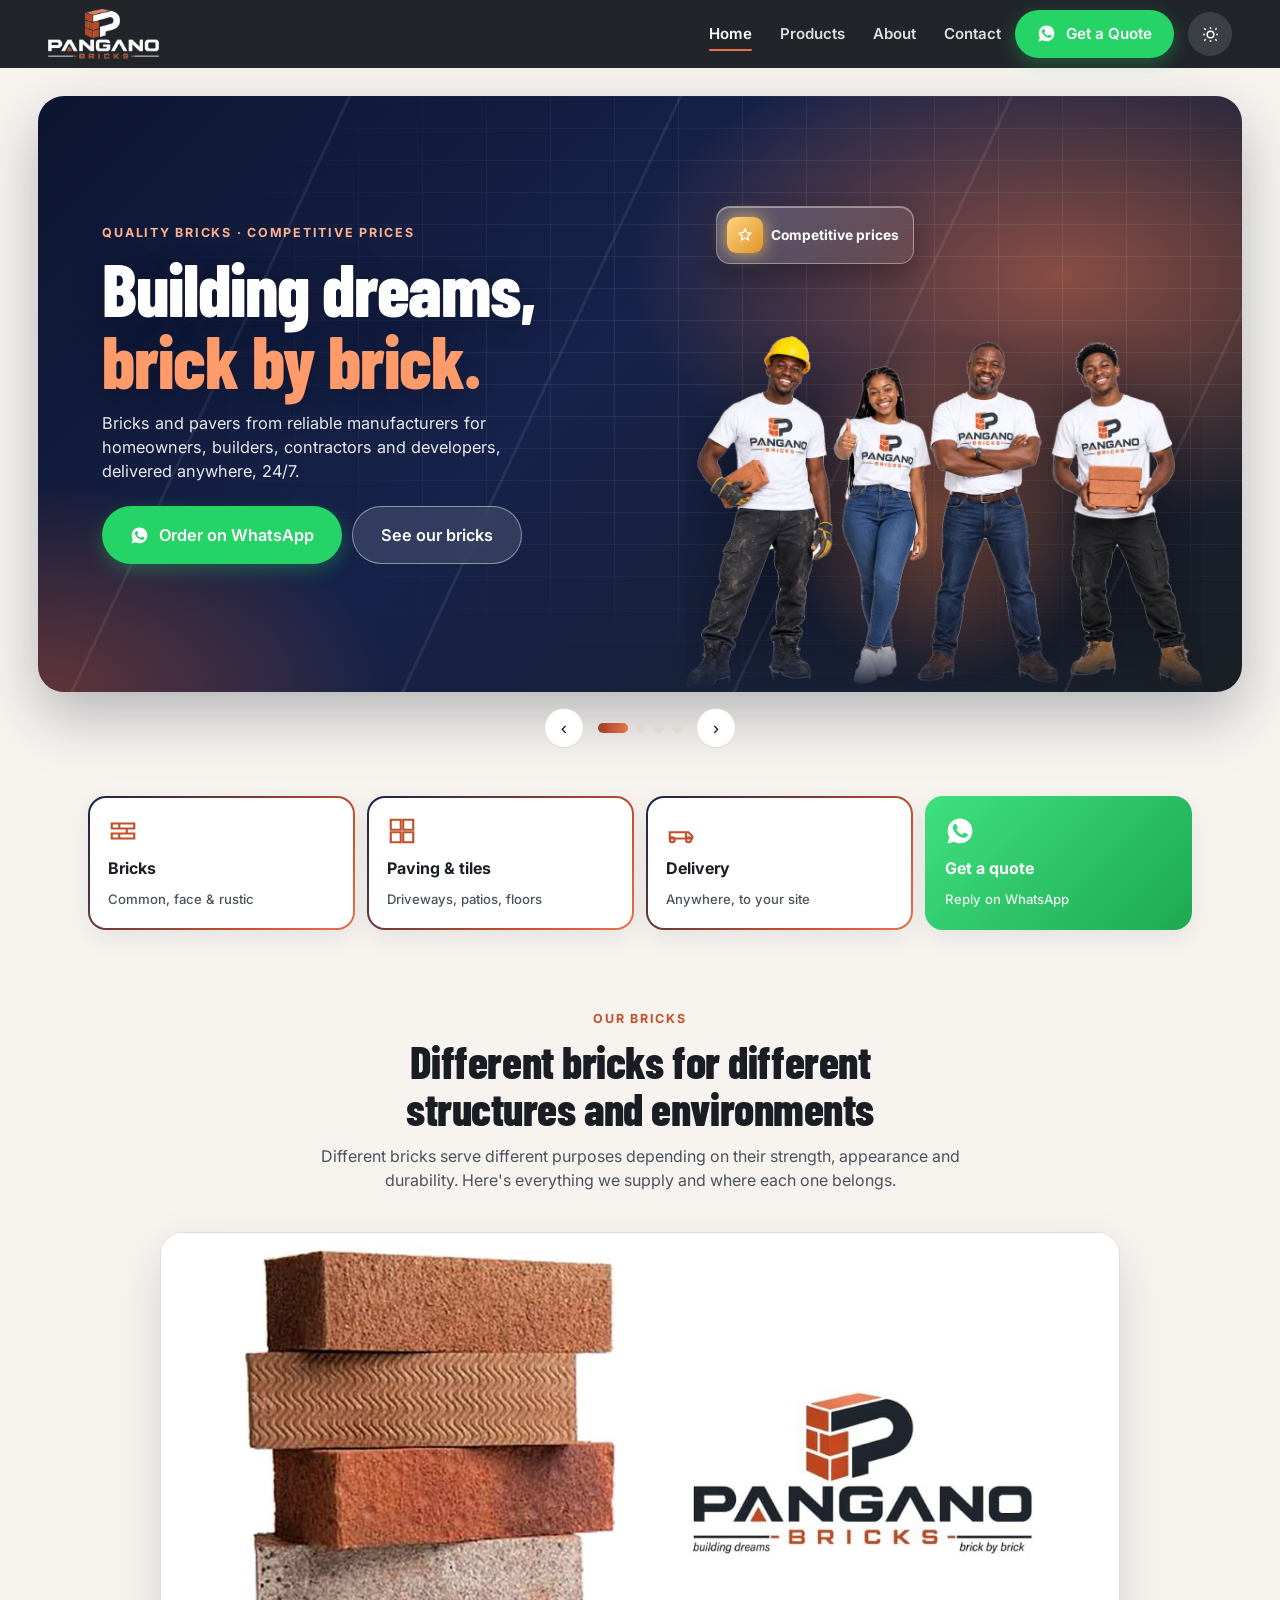
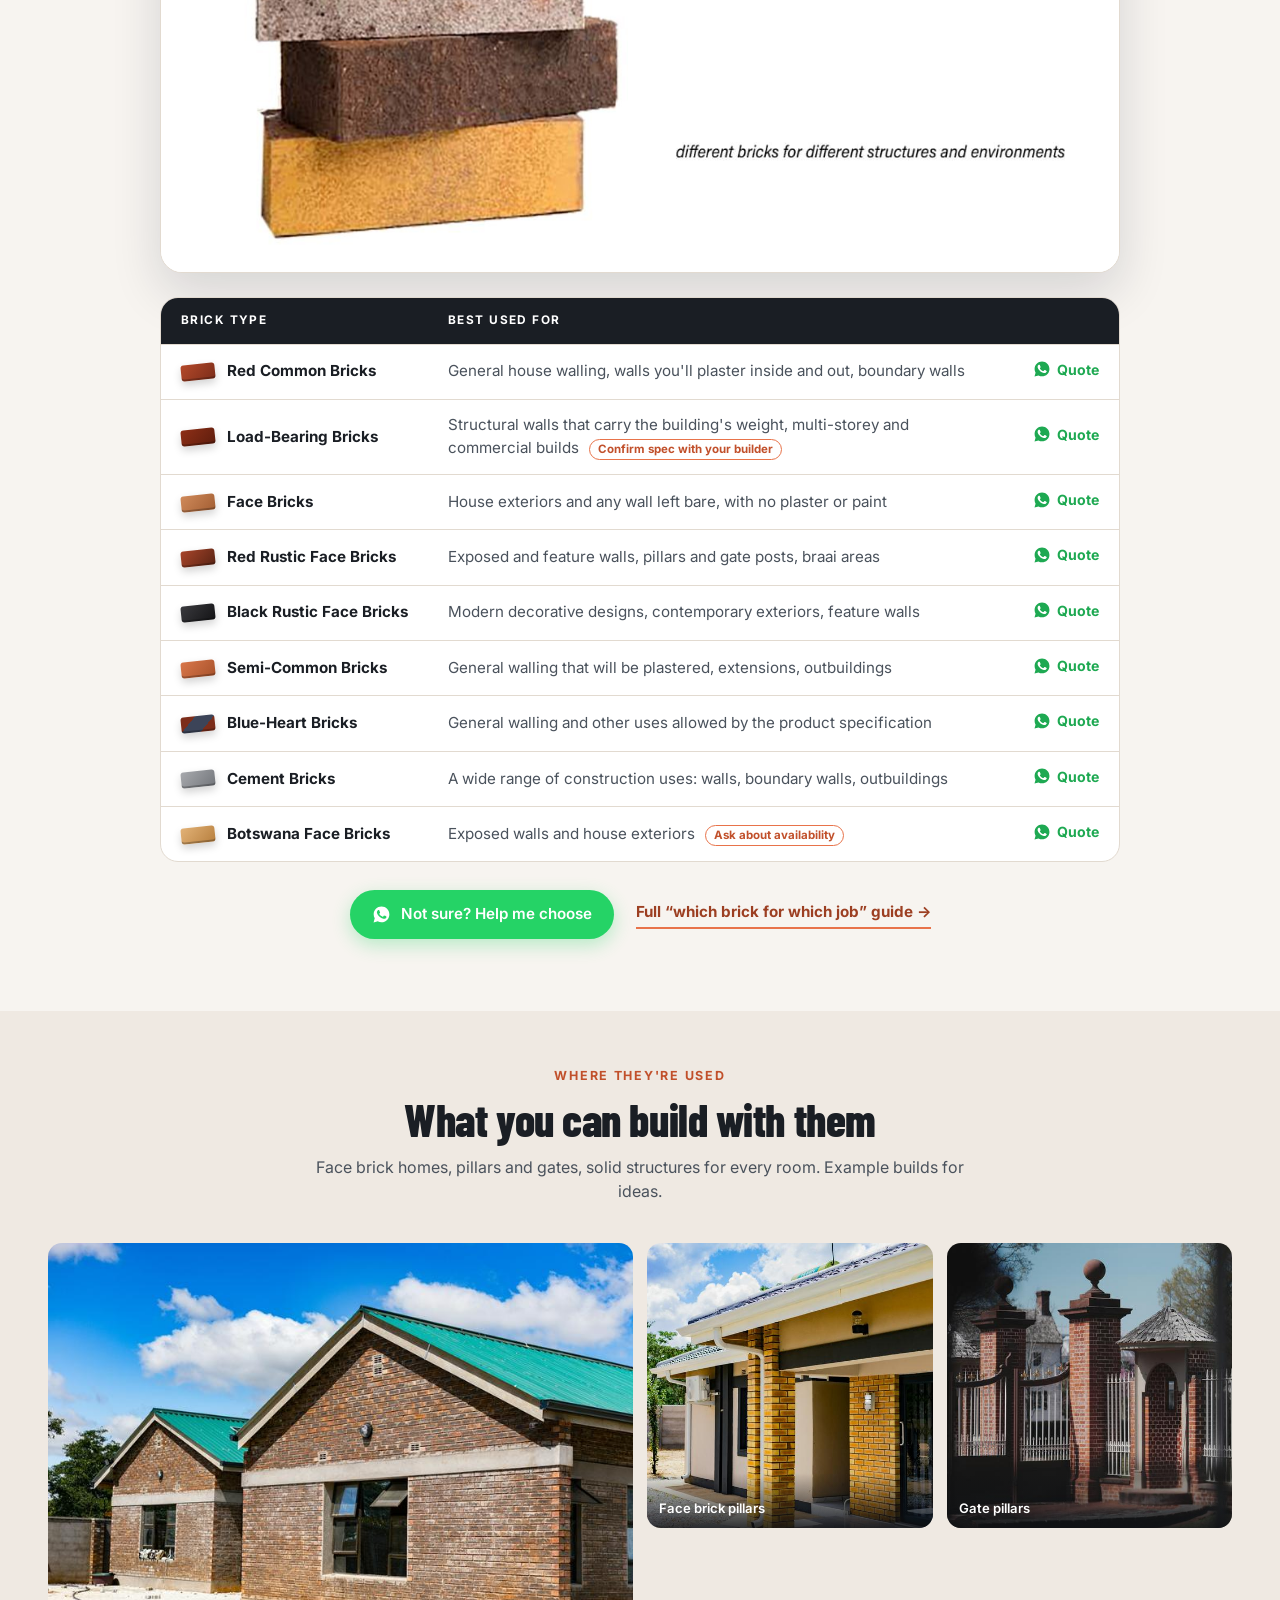
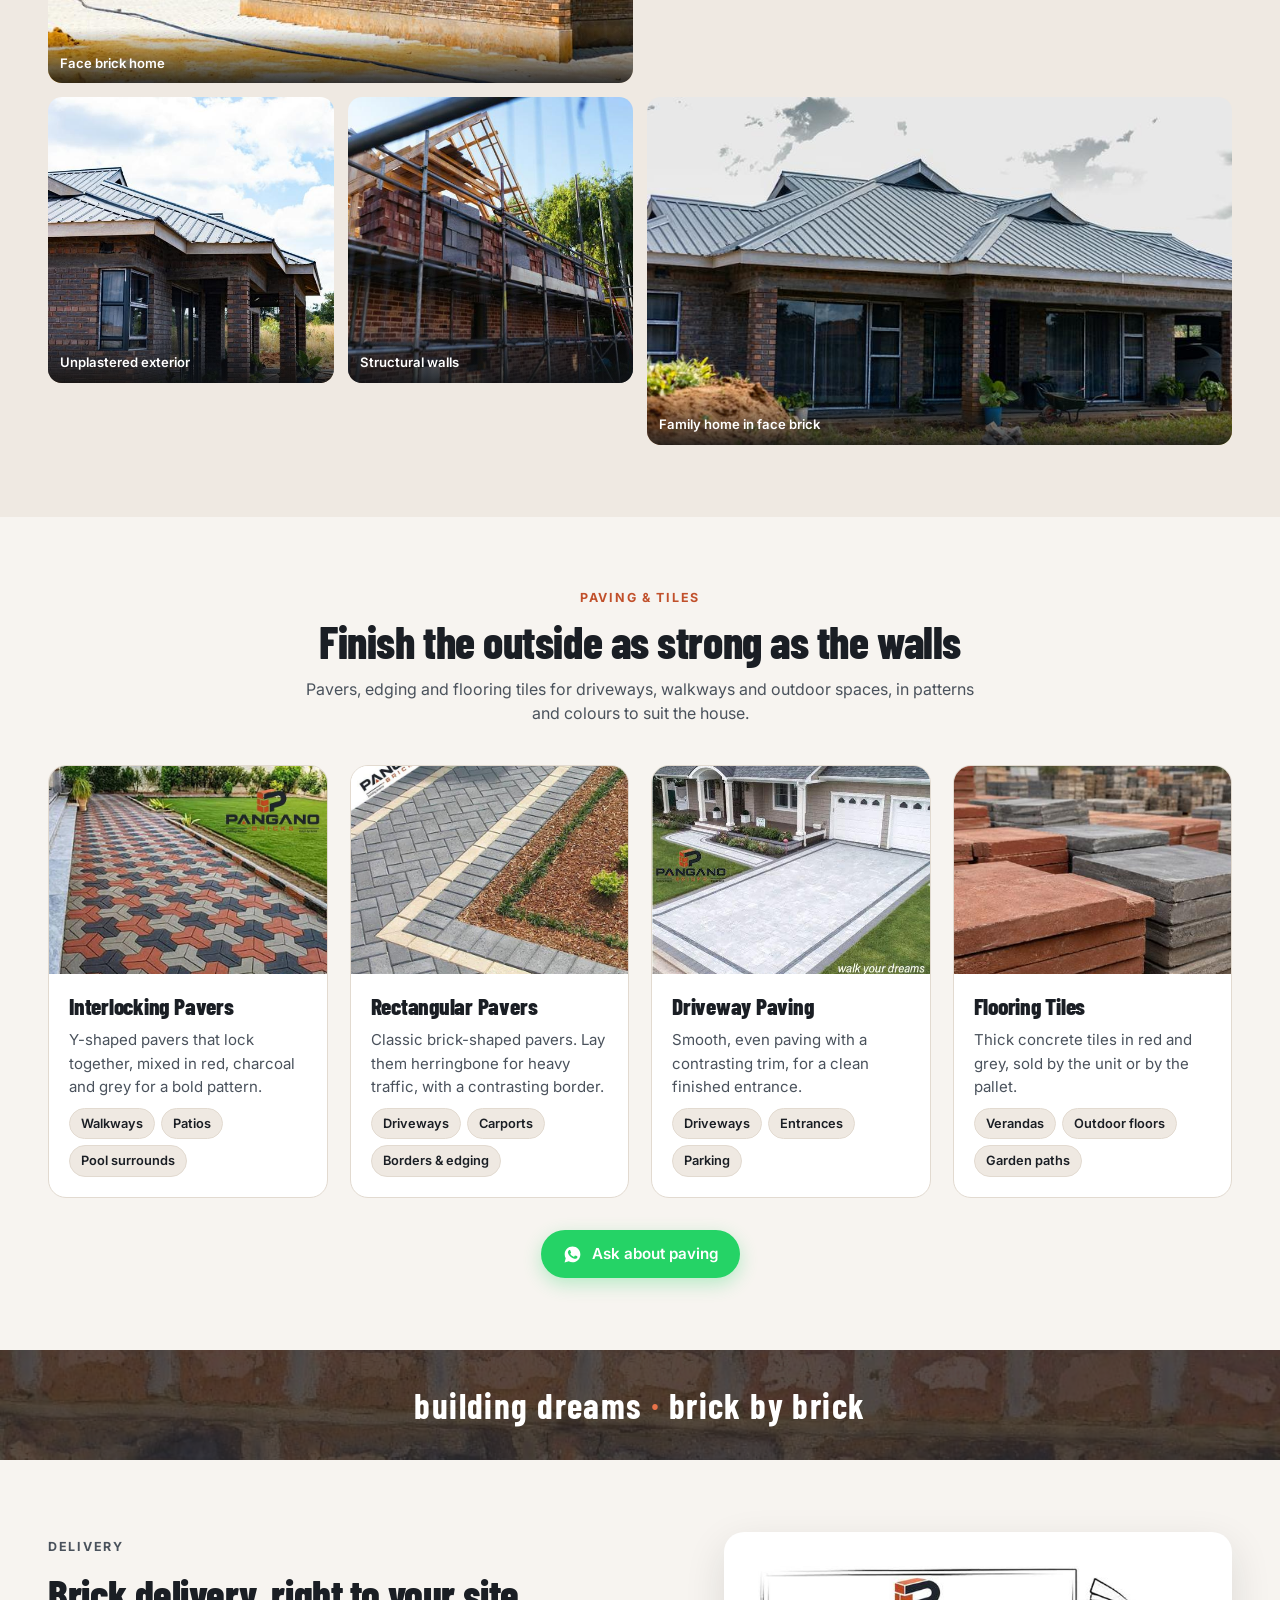
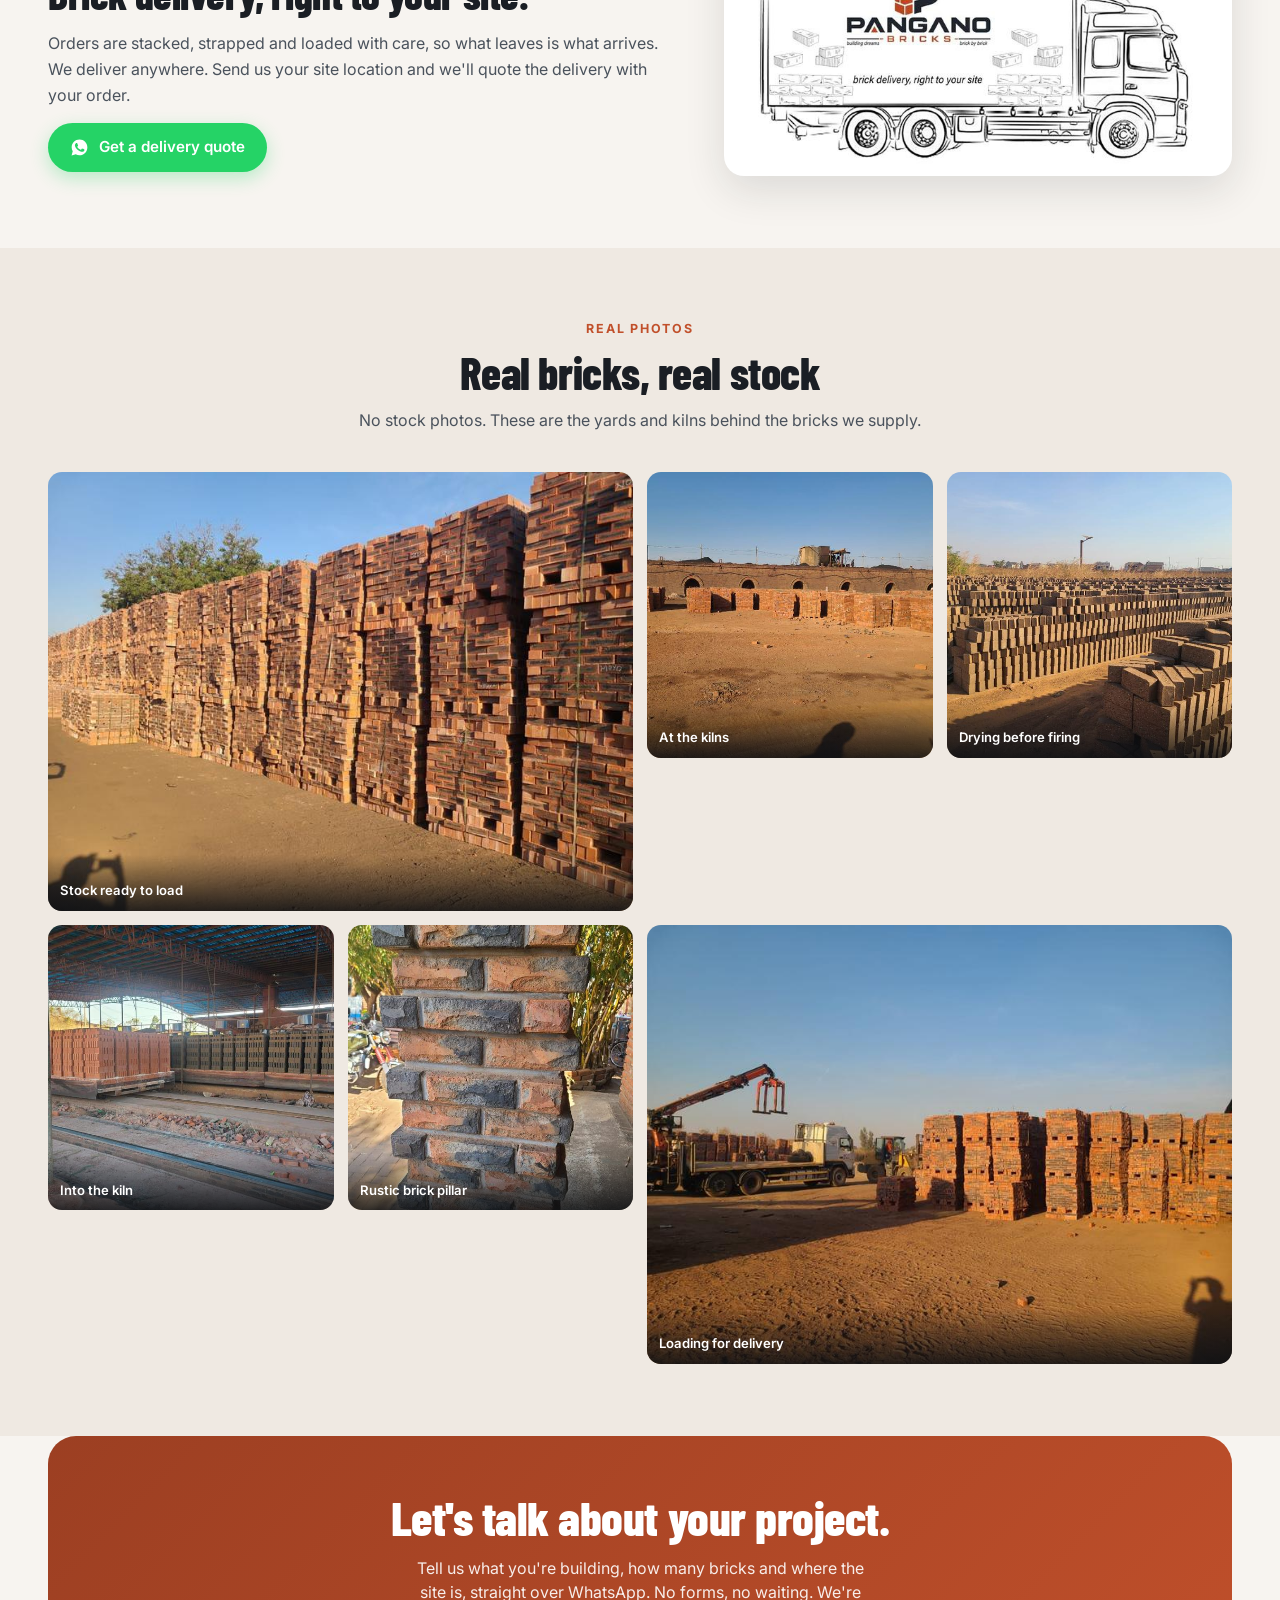
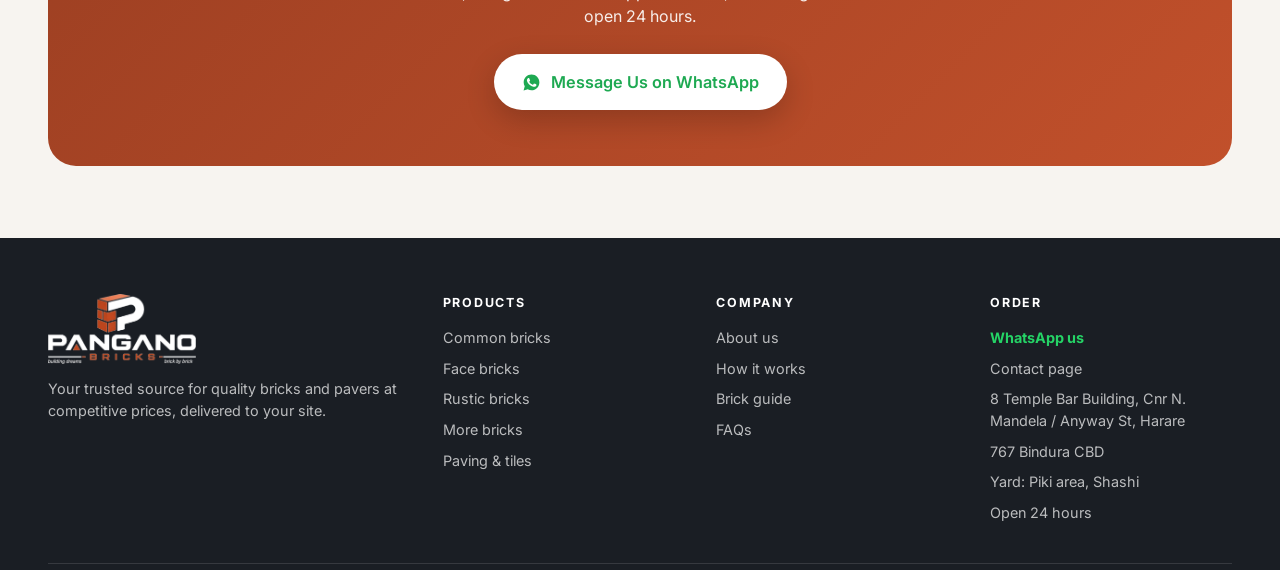
==== index.html @ 5e785dfb "Home: branded brick advert with a full brick-type table Replaces the three floating brick cards with" ====
<!doctype html>
<html lang="en">
<head>
<meta charset="utf-8" />
<meta name="viewport" content="width=device-width, initial-scale=1" />
<script>
  // Set the theme before first paint (no flash of the wrong theme) and
  // flag that JS is running so scroll-reveal can hide content safely.
  (function () {
    var d = document.documentElement; d.className += " js";
    try {
      var saved = localStorage.getItem("pangano-theme");
      d.setAttribute("data-theme", saved || (matchMedia("(prefers-color-scheme: dark)").matches ? "dark" : "light"));
    } catch (e) {}
  })();
</script>
<title>Pangano Bricks — Building dreams, brick by brick</title>
<meta name="description" content="Pangano Bricks supplies common, face and rustic bricks, pavers and flooring tiles from reliable manufacturers at competitive prices, delivered anywhere in Zimbabwe." />
<meta property="og:type" content="website" />
<meta property="og:title" content="Pangano Bricks — Building dreams, brick by brick" />
<meta property="og:description" content="Quality bricks and pavers at competitive prices, delivered to your site. Order on WhatsApp." />
<meta property="og:image" content="https://pangano-bricks.vercel.app/assets/img/og-card.jpg" />
<meta name="theme-color" content="#1a1e24" />
<link rel="icon" type="image/png" sizes="32x32" href="assets/img/favicon-32.png" />
<link rel="apple-touch-icon" href="assets/img/icon-180.png" />
<link rel="preconnect" href="https://fonts.googleapis.com">
<link rel="preconnect" href="https://fonts.gstatic.com" crossorigin>
<link href="https://fonts.googleapis.com/css2?family=Barlow+Condensed:wght@600;700;800&family=Inter:wght@400;500;600;700&display=swap" rel="stylesheet">
<link rel="stylesheet" href="styles.css" />
</head>
<body>

<svg class="icon-sprite" aria-hidden="true">
  <symbol id="i-wa" viewBox="0 0 24 24"><path d="M12.04 2C6.58 2 2.13 6.45 2.13 11.91c0 1.75.46 3.45 1.32 4.95L2 22l5.29-1.39c1.44.79 3.07 1.2 4.73 1.2h.01c5.46 0 9.9-4.45 9.9-9.9C21.94 6.45 17.5 2 12.04 2zm5.8 14.09c-.24.68-1.4 1.31-1.93 1.34-.51.03-1.03.24-3.5-.73-2.97-1.17-4.88-4.18-5.03-4.37-.15-.2-1.2-1.6-1.2-3.05 0-1.45.76-2.16 1.03-2.46.27-.3.59-.37.79-.37.2 0 .4 0 .57.01.18.01.43-.07.67.51.24.58.83 2.02.9 2.17.07.15.12.32.02.52-.1.2-.15.32-.3.5-.15.17-.31.38-.44.51-.15.15-.3.3-.13.6.17.3.76 1.26 1.64 2.04 1.13 1 2.08 1.32 2.38 1.47.3.15.48.13.65-.08.18-.2.75-.88.95-1.18.2-.3.4-.25.67-.15.28.1 1.77.83 2.07.98.3.15.5.22.58.35.07.13.07.75-.17 1.42z"/></symbol>
</svg>


<!-- ===================== HEADER ===================== -->
<header class="site-header" id="siteHeader">
  <div class="header-inner">
    <a href="index.html" class="brand" aria-label="Pangano Bricks home">
      <img src="assets/img/logo-light-compact.png" alt="Pangano Bricks" class="brand-logo" width="640" height="288" />
    </a>
    <nav class="main-nav" aria-label="Main">
      <a href="index.html">Home</a>
      <a href="products.html">Products</a>
      <a href="about.html">About</a>
      <a href="contact.html">Contact</a>
    </nav>
    <a class="btn btn-whatsapp header-cta" href="https://wa.me/263772360468?text=Hi%20Pangano%20Bricks%2C%20I%27d%20like%20a%20quote." target="_blank" rel="noopener">
      <svg class="icon"><use href="#i-wa"/></svg> Get a Quote
    </a>
    <button class="round-btn theme-toggle" id="themeToggle" aria-label="Toggle dark mode" aria-pressed="false">
      <svg class="icon-sun" viewBox="0 0 24 24"><circle cx="12" cy="12" r="4.2"/><path d="M12 2.5v2.4M12 19.1v2.4M4.2 4.2l1.7 1.7M18.1 18.1l1.7 1.7M2.5 12h2.4M19.1 12h2.4M4.2 19.8l1.7-1.7M18.1 5.9l1.7-1.7"/></svg>
      <svg class="icon-moon" viewBox="0 0 24 24"><path d="M20.5 13.8A8.5 8.5 0 1 1 10.2 3.5a6.7 6.7 0 0 0 10.3 10.3z"/></svg>
    </button>
    <button class="round-btn nav-toggle" id="navToggle" aria-label="Open menu" aria-expanded="false" aria-controls="mobileNav">
      <span></span><span></span><span></span>
    </button>
  </div>
</header>

<nav class="mobile-nav" id="mobileNav" aria-label="Mobile">
  <a href="index.html">Home</a>
  <a href="products.html">Products</a>
  <a href="about.html">About</a>
  <a href="contact.html">Contact</a>
  <a class="btn btn-whatsapp" href="https://wa.me/263772360468?text=Hi%20Pangano%20Bricks%2C%20I%27d%20like%20a%20quote." target="_blank" rel="noopener"><svg class="icon"><use href="#i-wa"/></svg> Get a Quote on WhatsApp</a>
</nav>

<main>

  <!-- ===================== HERO: designed banner slider ===================== -->
  <section class="hero">
    <div class="banner-slider" data-slider aria-roledescription="carousel" aria-label="Pangano Bricks highlights">
      <div class="ad-track">

        <div class="banner" role="group" aria-label="1 of 4">
          <div class="banner-art people">
            <img class="cut-people" src="assets/img/people-team.webp" alt="Four smiling people in white Pangano Bricks T-shirts, one holding a brick and one giving a thumbs up" width="1100" height="758" />
            <span class="badge b2 gold"><i><svg viewBox="0 0 24 24"><path d="M12 3l2.6 5.6 6 .7-4.5 4.1 1.2 6L12 16.4 6.7 19.4l1.2-6L3.4 9.3l6-.7z"/></svg></i>Competitive prices</span>
          </div>
          <div class="banner-copy">
            <p class="eyebrow">Quality bricks · competitive prices</p>
            <h1>Building dreams, <span class="hl">brick by brick.</span></h1>
            <p class="banner-sub">Bricks and pavers from reliable manufacturers for homeowners, builders, contractors and developers, delivered anywhere, 24/7.</p>
            <div class="banner-actions">
              <a class="btn btn-whatsapp btn-lg" href="https://wa.me/263772360468?text=Hi%20Pangano%20Bricks%2C%20I%27d%20like%20a%20quote." target="_blank" rel="noopener"><svg class="icon"><use href="#i-wa"/></svg> Order on WhatsApp</a>
              <a class="btn btn-glass btn-lg" href="#bricks">See our bricks</a>
            </div>
          </div>
        </div>

        <div class="banner" role="group" aria-label="2 of 4">
          <div class="banner-art">
            <img class="cut-stack" src="assets/img/cut-brick-stack.png" alt="Six bricks stacked: red, chevron-textured, terracotta, grey, brown and yellow" width="501" height="788" />
            <span class="badge b1"><i><svg viewBox="0 0 24 24"><path d="M3 6h18v4H3zM3 14h18v4H3zM9 6v4M15 10v4M9 14v4"/></svg></i>Common</span>
            <span class="badge b2 gold"><i><svg viewBox="0 0 24 24"><path d="M12 3l2.6 5.6 6 .7-4.5 4.1 1.2 6L12 16.4 6.7 19.4l1.2-6L3.4 9.3l6-.7z"/></svg></i>Face</span>
            <span class="badge b3"><i><svg viewBox="0 0 24 24"><path d="M4 20V8l8-5 8 5v12M9 20v-6h6v6"/></svg></i>Rustic</span>
          </div>
          <div class="banner-copy">
            <p class="eyebrow">Bricks for every build</p>
            <h2>Different bricks for <span class="hl">every build.</span></h2>
            <p class="banner-sub">Red common, load-bearing, face, red and black rustic, semi-common and cement bricks. One supplier for the whole build.</p>
            <div class="banner-actions">
              <a class="btn btn-whatsapp btn-lg" href="https://wa.me/263772360468?text=Hi%20Pangano%20Bricks%2C%20I%27d%20like%20a%20quote." target="_blank" rel="noopener"><svg class="icon"><use href="#i-wa"/></svg> Order on WhatsApp</a>
              <a class="btn btn-glass btn-lg" href="#bricks">See brick types</a>
            </div>
          </div>
        </div>

        <div class="banner warm" role="group" aria-label="3 of 4">
          <div class="banner-art">
            <img class="cut-circle" src="assets/img/cut-paving-circle.png" alt="Red, charcoal and grey interlocking pavers" width="720" height="720" loading="lazy" />
            <span class="badge b1 gold"><i><svg viewBox="0 0 24 24"><path d="M3 3h8v8H3zM13 3h8v8h-8zM3 13h8v8H3zM13 13h8v8h-8z"/></svg></i>Driveways</span>
            <span class="badge b2"><i><svg viewBox="0 0 24 24"><path d="M4 20h16M6 20V10l6-5 6 5v10"/></svg></i>Patios</span>
            <span class="badge b3 gold"><i><svg viewBox="0 0 24 24"><path d="M5 21l4-18M15 3l4 18M12 6v2M12 11v2M12 16v2"/></svg></i>Walkways</span>
          </div>
          <div class="banner-copy">
            <p class="eyebrow" style="color:#ffd27a">Paving &amp; tiles</p>
            <h2>Paving that <span class="hl">turns heads.</span></h2>
            <p class="banner-sub">Interlocking pavers, herringbone driveways, borders and flooring tiles in red, charcoal and grey.</p>
            <div class="banner-actions">
              <a class="btn btn-whatsapp btn-lg" href="https://wa.me/263772360468?text=Hi%20Pangano%20Bricks%2C%20I%27d%20like%20to%20ask%20about%20paving." target="_blank" rel="noopener"><svg class="icon"><use href="#i-wa"/></svg> Ask about paving</a>
              <a class="btn btn-glass btn-lg" href="#paving">See paving</a>
            </div>
          </div>
        </div>

        <div class="banner light" role="group" aria-label="4 of 4">
          <div class="banner-art people">
            <img class="cut-people tall" src="assets/img/people-delivery.webp" alt="Two smiling delivery workers in Pangano Bricks T-shirts, one carrying bricks on his shoulder" width="703" height="1000" loading="lazy" />
            <span class="badge b1 green"><i><svg viewBox="0 0 24 24"><path d="M12 21s-7-6.2-7-11.5A7 7 0 0 1 19 9.5C19 14.8 12 21 12 21z"/><circle cx="12" cy="9.5" r="2.5"/></svg></i>Anywhere</span>
            <span class="cube">24/7<small>OPEN</small></span>
          </div>
          <div class="banner-copy">
            <p class="eyebrow">Delivery</p>
            <h2>Delivered <span class="hl">anywhere.</span><br />Open 24/7.</h2>
            <p class="banner-sub">Stacked, strapped and delivered straight to your site, wherever you're building.</p>
            <div class="banner-actions">
              <a class="btn btn-whatsapp btn-lg" href="https://wa.me/263772360468?text=Hi%20Pangano%20Bricks%2C%20I%27d%20like%20a%20delivery%20quote.%20My%20site%20is%20in%3A%20" target="_blank" rel="noopener"><svg class="icon"><use href="#i-wa"/></svg> Get a delivery quote</a>
              <a class="btn btn-glass btn-lg" href="#delivery">How it works</a>
            </div>
          </div>
        </div>

      </div>
      <div class="ad-controls">
        <button class="ad-arrow" type="button" data-prev aria-label="Previous slide">‹</button>
        <div class="ad-dots"></div>
        <button class="ad-arrow" type="button" data-next aria-label="Next slide">›</button>
      </div>
    </div>
  </section>

  <!-- ===================== QUICK TILES ===================== -->
  <nav class="quick-tiles" aria-label="Shortcuts">
    <a class="quick-tile" href="#bricks">
      <svg viewBox="0 0 24 24"><path d="M3 6h18v4H3zM3 14h18v4H3zM9 6v4M15 10v4M9 14v4"/></svg>
      Bricks <small>Common, face &amp; rustic</small>
    </a>
    <a class="quick-tile" href="#paving">
      <svg viewBox="0 0 24 24"><path d="M3 3h8v8H3zM13 3h8v8h-8zM3 13h8v8H3zM13 13h8v8h-8z"/></svg>
      Paving &amp; tiles <small>Driveways, patios, floors</small>
    </a>
    <a class="quick-tile" href="#delivery">
      <svg viewBox="0 0 24 24"><path d="M3 13h13v5H3zM16 13h2l3 3v2h-5zM5 21a2 2 0 1 0 0-4 2 2 0 0 0 0 4zM18 21a2 2 0 1 0 0-4 2 2 0 0 0 0 4z"/></svg>
      Delivery <small>Anywhere, to your site</small>
    </a>
    <a class="quick-tile wa" href="https://wa.me/263772360468?text=Hi%20Pangano%20Bricks%2C%20I%27d%20like%20a%20quote." target="_blank" rel="noopener">
      <svg viewBox="0 0 24 24"><use href="#i-wa"/></svg>
      Get a quote <small>Reply on WhatsApp</small>
    </a>
  </nav>

  <!-- ===================== BRICK TYPES: branded advert + table ===================== -->
  <section id="bricks">
    <div class="section-head reveal">
      <p class="eyebrow">Our bricks</p>
      <h2>Different bricks for different structures and environments</h2>
      <p>Different bricks serve different purposes depending on their strength, appearance and durability. Here's everything we supply and where each one belongs.</p>
    </div>
    <figure class="brick-ad reveal">
      <img src="assets/img/ad-brick-types-sm.jpg" srcset="assets/img/ad-brick-types-sm.jpg 720w, assets/img/ad-brick-types.jpg 1280w" sizes="(min-width: 1000px) 960px, 100vw" alt="Pangano Bricks advert: six bricks stacked in different colours and textures, red, chevron-textured, terracotta, grey, brown and yellow — different bricks for different structures and environments" width="1280" height="853" loading="lazy" />
    </figure>
    <div class="brick-table-wrap reveal">
      <table class="brick-table">
        <caption>Brick types and where to use them</caption>
        <thead><tr><th scope="col">Brick type</th><th scope="col">Best used for</th><th scope="col"><span class="sr-only">Quote</span></th></tr></thead>
        <tbody>
          <tr>
            <th scope="row"><span class="bt-swatch" style="--sw:linear-gradient(135deg,#b4492a,#7c2d1a)" aria-hidden="true"></span><a href="products.html#common">Red Common Bricks</a></th>
            <td>General house walling, walls you'll plaster inside and out, boundary walls</td>
            <td class="bt-quote"><a href="https://wa.me/263772360468?text=Hi%20Pangano%20Bricks%2C%20I%27d%20like%20a%20quote%20for%20red%20common%20bricks." target="_blank" rel="noopener" aria-label="Get a quote for red common bricks on WhatsApp"><svg class="icon"><use href="#i-wa"/></svg> Quote</a></td>
          </tr>
          <tr>
            <th scope="row"><span class="bt-swatch" style="--sw:linear-gradient(135deg,#8e2f17,#5e1d0d)" aria-hidden="true"></span><a href="products.html#range">Load-Bearing Bricks</a></th>
            <td>Structural walls that carry the building's weight, multi-storey and commercial builds <span class="bt-note">Confirm spec with your builder</span></td>
            <td class="bt-quote"><a href="https://wa.me/263772360468?text=Hi%20Pangano%20Bricks%2C%20I%27d%20like%20a%20quote%20for%20load-bearing%20bricks." target="_blank" rel="noopener" aria-label="Get a quote for load-bearing bricks on WhatsApp"><svg class="icon"><use href="#i-wa"/></svg> Quote</a></td>
          </tr>
          <tr>
            <th scope="row"><span class="bt-swatch" style="--sw:linear-gradient(135deg,#d08a5a,#a35f34)" aria-hidden="true"></span><a href="products.html#face">Face Bricks</a></th>
            <td>House exteriors and any wall left bare, with no plaster or paint</td>
            <td class="bt-quote"><a href="https://wa.me/263772360468?text=Hi%20Pangano%20Bricks%2C%20I%27d%20like%20a%20quote%20for%20face%20bricks." target="_blank" rel="noopener" aria-label="Get a quote for face bricks on WhatsApp"><svg class="icon"><use href="#i-wa"/></svg> Quote</a></td>
          </tr>
          <tr>
            <th scope="row"><span class="bt-swatch" style="--sw:linear-gradient(135deg,#a8452a,#5a2414)" aria-hidden="true"></span><a href="products.html#rustic">Red Rustic Face Bricks</a></th>
            <td>Exposed and feature walls, pillars and gate posts, braai areas</td>
            <td class="bt-quote"><a href="https://wa.me/263772360468?text=Hi%20Pangano%20Bricks%2C%20I%27d%20like%20a%20quote%20for%20red%20rustic%20face%20bricks." target="_blank" rel="noopener" aria-label="Get a quote for red rustic face bricks on WhatsApp"><svg class="icon"><use href="#i-wa"/></svg> Quote</a></td>
          </tr>
          <tr>
            <th scope="row"><span class="bt-swatch" style="--sw:linear-gradient(135deg,#3a3a3e,#141416)" aria-hidden="true"></span><a href="products.html#range">Black Rustic Face Bricks</a></th>
            <td>Modern decorative designs, contemporary exteriors, feature walls</td>
            <td class="bt-quote"><a href="https://wa.me/263772360468?text=Hi%20Pangano%20Bricks%2C%20I%27d%20like%20a%20quote%20for%20black%20rustic%20face%20bricks." target="_blank" rel="noopener" aria-label="Get a quote for black rustic face bricks on WhatsApp"><svg class="icon"><use href="#i-wa"/></svg> Quote</a></td>
          </tr>
          <tr>
            <th scope="row"><span class="bt-swatch" style="--sw:linear-gradient(135deg,#d9774a,#a9532c)" aria-hidden="true"></span><a href="products.html#range">Semi-Common Bricks</a></th>
            <td>General walling that will be plastered, extensions, outbuildings</td>
            <td class="bt-quote"><a href="https://wa.me/263772360468?text=Hi%20Pangano%20Bricks%2C%20I%27d%20like%20a%20quote%20for%20semi-common%20bricks." target="_blank" rel="noopener" aria-label="Get a quote for semi-common bricks on WhatsApp"><svg class="icon"><use href="#i-wa"/></svg> Quote</a></td>
          </tr>
          <tr>
            <th scope="row"><span class="bt-swatch" style="--sw:linear-gradient(135deg,#7c2d1a 0 30%,#3c4458 30% 70%,#7c2d1a 70%)" aria-hidden="true"></span><a href="products.html#range">Blue-Heart Bricks</a></th>
            <td>General walling and other uses allowed by the product specification</td>
            <td class="bt-quote"><a href="https://wa.me/263772360468?text=Hi%20Pangano%20Bricks%2C%20I%27d%20like%20a%20quote%20for%20blue-heart%20bricks." target="_blank" rel="noopener" aria-label="Get a quote for blue-heart bricks on WhatsApp"><svg class="icon"><use href="#i-wa"/></svg> Quote</a></td>
          </tr>
          <tr>
            <th scope="row"><span class="bt-swatch" style="--sw:linear-gradient(135deg,#a7a9ad,#74777c)" aria-hidden="true"></span><a href="products.html#range">Cement Bricks</a></th>
            <td>A wide range of construction uses: walls, boundary walls, outbuildings</td>
            <td class="bt-quote"><a href="https://wa.me/263772360468?text=Hi%20Pangano%20Bricks%2C%20I%27d%20like%20a%20quote%20for%20cement%20bricks." target="_blank" rel="noopener" aria-label="Get a quote for cement bricks on WhatsApp"><svg class="icon"><use href="#i-wa"/></svg> Quote</a></td>
          </tr>
          <tr>
            <th scope="row"><span class="bt-swatch" style="--sw:linear-gradient(135deg,#e2b277,#b8803f)" aria-hidden="true"></span><a href="products.html#range">Botswana Face Bricks</a></th>
            <td>Exposed walls and house exteriors <span class="bt-note">Ask about availability</span></td>
            <td class="bt-quote"><a href="https://wa.me/263772360468?text=Hi%20Pangano%20Bricks%2C%20I%27d%20like%20a%20quote%20for%20Botswana%20face%20bricks." target="_blank" rel="noopener" aria-label="Get a quote for botswana face bricks on WhatsApp"><svg class="icon"><use href="#i-wa"/></svg> Quote</a></td>
          </tr>
        </tbody>
      </table>
    </div>
    <p class="reveal bt-after">
      <a class="btn btn-whatsapp" href="https://wa.me/263772360468?text=Hi%20Pangano%20Bricks%2C%20can%20you%20help%20me%20choose%20a%20brick%3F" target="_blank" rel="noopener"><svg class="icon"><use href="#i-wa"/></svg> Not sure? Help me choose</a>
      <a class="btn-ghost-dark" href="products.html#guide">Full &ldquo;which brick for which job&rdquo; guide →</a>
    </p>
  </section>

  <!-- ===================== WHERE THEY'RE USED (example photos) ===================== -->
  <section class="alt-bg" style="padding-top:56px;">
    <div class="section-head reveal">
      <p class="eyebrow">Where they're used</p>
      <h2>What you can build with them</h2>
      <p>Face brick homes, pillars and gates, solid structures for every room. Example builds for ideas.</p>
    </div>
    <div class="yard-grid" data-stagger>
      <figure class="wide reveal"><img src="assets/img/use-face-sm.jpg" alt="A face brick house with a green roof" loading="lazy" /><figcaption>Face brick home</figcaption></figure>
      <figure class="reveal"><img src="assets/img/use-face-yellow-sm.jpg" alt="Yellow face brick pillars on a veranda" loading="lazy" /><figcaption>Face brick pillars</figcaption></figure>
      <figure class="reveal"><img src="assets/img/use-pillars-sm.jpg" alt="Brick gate pillars with a steel gate" loading="lazy" /><figcaption>Gate pillars</figcaption></figure>
      <figure class="reveal"><img src="assets/img/use-face-2-sm.jpg" alt="A grey-roofed face brick house" loading="lazy" /><figcaption>Unplastered exterior</figcaption></figure>
      <figure class="reveal"><img src="assets/img/use-common-sm.jpg" alt="A house under construction with brick walls" loading="lazy" /><figcaption>Structural walls</figcaption></figure>
      <figure class="wide reveal"><img src="assets/img/use-face-3-sm.jpg" alt="A wide face brick house with a grey roof" loading="lazy" /><figcaption>Family home in face brick</figcaption></figure>
    </div>
  </section>

  <!-- ===================== PAVING & TILES ===================== -->
  <section id="paving">
    <div class="section-head reveal">
      <p class="eyebrow">Paving &amp; tiles</p>
      <h2>Finish the outside as strong as the walls</h2>
      <p>Pavers, edging and flooring tiles for driveways, walkways and outdoor spaces, in patterns and colours to suit the house.</p>
    </div>
    <div class="card-grid four" data-stagger>
      <article class="p-card reveal">
        <div class="p-card-media"><img src="assets/img/ad-paving-trihex-sm.jpg" alt="Interlocking Y-shaped pavers in red, charcoal and grey" loading="lazy" width="720" height="680" /></div>
        <div class="p-card-body">
          <h3>Interlocking Pavers</h3>
          <p>Y-shaped pavers that lock together, mixed in red, charcoal and grey for a bold pattern.</p>
          <ul class="chips"><li>Walkways</li><li>Patios</li><li>Pool surrounds</li></ul>
        </div>
      </article>
      <article class="p-card reveal">
        <div class="p-card-media"><img src="assets/img/ad-paving-herringbone-sm.jpg" alt="Grey rectangular pavers laid in herringbone with a cream border" loading="lazy" width="720" height="720" /></div>
        <div class="p-card-body">
          <h3>Rectangular Pavers</h3>
          <p>Classic brick-shaped pavers. Lay them herringbone for heavy traffic, with a contrasting border.</p>
          <ul class="chips"><li>Driveways</li><li>Carports</li><li>Borders &amp; edging</li></ul>
        </div>
      </article>
      <article class="p-card reveal">
        <div class="p-card-media"><img src="assets/img/ad-paving-slab-sm.jpg" alt="A light grey paved driveway with a charcoal border in front of a house" loading="lazy" width="554" height="554" /></div>
        <div class="p-card-body">
          <h3>Driveway Paving</h3>
          <p>Smooth, even paving with a contrasting trim, for a clean finished entrance.</p>
          <ul class="chips"><li>Driveways</li><li>Entrances</li><li>Parking</li></ul>
        </div>
      </article>
      <article class="p-card reveal">
        <div class="p-card-media"><img src="assets/img/flooring-tiles-sm.jpg" alt="Stacks of red and grey concrete flooring tiles" loading="lazy" width="405" height="720" /></div>
        <div class="p-card-body">
          <h3>Flooring Tiles</h3>
          <p>Thick concrete tiles in red and grey, sold by the unit or by the pallet.</p>
          <ul class="chips"><li>Verandas</li><li>Outdoor floors</li><li>Garden paths</li></ul>
        </div>
      </article>
    </div>
    <p class="reveal" style="text-align:center; margin-top:32px;">
      <a class="btn btn-whatsapp" href="https://wa.me/263772360468?text=Hi%20Pangano%20Bricks%2C%20I%27d%20like%20to%20ask%20about%20paving%20and%20tiles." target="_blank" rel="noopener"><svg class="icon"><use href="#i-wa"/></svg> Ask about paving</a>
    </p>
  </section>

  <div class="tile-band" aria-hidden="true"><p>building dreams <span>·</span> brick by brick</p></div>

  <!-- ===================== DELIVERY ===================== -->
  <section id="delivery">
    <div class="feature flip">
      <div class="feature-media reveal">
        <img src="assets/img/ad-delivery-sm.jpg" srcset="assets/img/ad-delivery-sm.jpg 720w, assets/img/ad-delivery.jpg 1225w" sizes="(min-width: 900px) 620px, 100vw" alt="Pangano Bricks delivery truck — brick delivery, right to your site" loading="lazy" width="1225" height="588" />
      </div>
      <div class="feature-copy reveal">
        <p class="eyebrow">Delivery</p>
        <h2>Brick delivery, right to your site.</h2>
        <p>Orders are stacked, strapped and loaded with care, so what leaves is what arrives. We deliver anywhere. Send us your site location and we'll quote the delivery with your order.</p>
        <a class="btn btn-whatsapp" href="https://wa.me/263772360468?text=Hi%20Pangano%20Bricks%2C%20I%27d%20like%20a%20delivery%20quote.%20My%20site%20is%20in%3A%20" target="_blank" rel="noopener"><svg class="icon"><use href="#i-wa"/></svg> Get a delivery quote</a>
      </div>
    </div>
  </section>

  <!-- ===================== FROM OUR YARD (real photos) ===================== -->
  <section class="alt-bg">
    <div class="section-head reveal">
      <p class="eyebrow">Real photos</p>
      <h2>Real bricks, real stock</h2>
      <p>No stock photos. These are the yards and kilns behind the bricks we supply.</p>
    </div>
    <div class="yard-grid" data-stagger>
      <figure class="wide reveal"><img src="assets/img/yard-rows-sm.jpg" alt="Long rows of brick cubes in the yard" loading="lazy" /><figcaption>Stock ready to load</figcaption></figure>
      <figure class="reveal"><img src="assets/img/kiln-sm.jpg" alt="Brick kilns" loading="lazy" /><figcaption>At the kilns</figcaption></figure>
      <figure class="reveal"><img src="assets/img/drying-sm.jpg" alt="Freshly moulded bricks drying in rows in the sun" loading="lazy" /><figcaption>Drying before firing</figcaption></figure>
      <figure class="reveal"><img src="assets/img/tunnel-kiln-sm.jpg" alt="Kiln cars loaded with bricks under the factory roof" loading="lazy" /><figcaption>Into the kiln</figcaption></figure>
      <figure class="reveal"><img src="assets/img/brick-rustic-pillar-sm.jpg" alt="A pillar built with rustic bricks" loading="lazy" /><figcaption>Rustic brick pillar</figcaption></figure>
      <figure class="wide reveal"><img src="assets/img/yard-loading-sm.jpg" alt="A crane truck loading brick cubes at the yard" loading="lazy" /><figcaption>Loading for delivery</figcaption></figure>
    </div>
  </section>

  <!-- ===================== CTA ===================== -->
  <div class="cta-wrap">
    <section class="cta reveal">
      <h2>Let's talk about your project.</h2>
      <p>Tell us what you're building, how many bricks and where the site is, straight over WhatsApp. No forms, no waiting. We're open 24 hours.</p>
      <a class="btn btn-whatsapp btn-lg" href="https://wa.me/263772360468?text=Hi%20Pangano%20Bricks%2C%20I%27d%20like%20a%20quote." target="_blank" rel="noopener">
        <svg class="icon"><use href="#i-wa"/></svg> Message Us on WhatsApp
      </a>
    </section>
  </div>

</main>

<!-- ===================== FOOTER ===================== -->
<footer class="site-footer">
  <div class="footer-grid">
    <div>
      <img src="assets/img/logo-light.png" alt="Pangano Bricks — building dreams, brick by brick" class="footer-logo" width="640" height="303" loading="lazy" />
      <p>Your trusted source for quality bricks and pavers at competitive prices, delivered to your site.</p>
    </div>
    <div>
      <h4>Products</h4>
      <ul>
        <li><a href="products.html#common">Common bricks</a></li>
        <li><a href="products.html#face">Face bricks</a></li>
        <li><a href="products.html#rustic">Rustic bricks</a></li>
        <li><a href="products.html#range">More bricks</a></li>
        <li><a href="products.html#paving">Paving &amp; tiles</a></li>
      </ul>
    </div>
    <div>
      <h4>Company</h4>
      <ul>
        <li><a href="about.html">About us</a></li>
        <li><a href="about.html#process">How it works</a></li>
        <li><a href="products.html#guide">Brick guide</a></li>
        <li><a href="contact.html#faq">FAQs</a></li>
      </ul>
    </div>
    <div>
      <h4>Order</h4>
      <ul>
        <li><a class="footer-wa" href="https://wa.me/263772360468?text=Hi%20Pangano%20Bricks%2C%20I%27d%20like%20a%20quote." target="_blank" rel="noopener">WhatsApp us</a></li>
        <li><a href="contact.html">Contact page</a></li>
        <li>8 Temple Bar Building, Cnr N. Mandela / Anyway St, Harare</li>
        <li>767 Bindura CBD</li>
        <li>Yard: Piki area, Shashi</li>
        <li>Open 24 hours</li>
      </ul>
    </div>
  </div>
  <div class="footer-bottom">
    <span>&copy; <span id="year"></span> Pangano Bricks. Building dreams, brick by brick.</span>
    <span>We only take orders through our official WhatsApp number.</span>
  </div>
</footer>

<a class="wa-float" href="https://wa.me/263772360468?text=Hi%20Pangano%20Bricks%2C%20I%27d%20like%20a%20quote." target="_blank" rel="noopener" aria-label="Chat with Pangano Bricks on WhatsApp"><svg class="icon"><use href="#i-wa"/></svg></a>

<script src="script.js"></script>
</body>
</html>
---- styles.css ----
/* ============ Design tokens ============
   Colors sampled from the real Pangano Bricks logo: terracotta brick-red
   and a dark charcoal-navy. */
:root {
  --ink: #1a1e24;
  --ink-soft: #4a525c;
  --paper: #f7f4f0;
  --paper-2: #efe9e2;
  --line: #e2dad0;
  --card-bg: #ffffff;
  --brand: #c1502b;
  --brand-dark: #9c3f22;
  --brand-light: #e8734a;
  --wa: #25D366;
  --wa-dark: #1ea952;
  /* Header, footer and dark bands stay navy in both themes. */
  --ink-fixed: #1a1e24;
  --header-h: 68px;
}
:root[data-theme="dark"] {
  --ink: #f0ece5;
  --ink-soft: #b6afa5;
  --paper: #15171b;
  --paper-2: #1d2025;
  --line: #2b2e34;
  --card-bg: #1d2025;
}
@media (prefers-color-scheme: dark) {
  :root:not([data-theme="light"]) {
    --ink: #f0ece5;
    --ink-soft: #b6afa5;
    --paper: #15171b;
    --paper-2: #1d2025;
    --line: #2b2e34;
    --card-bg: #1d2025;
  }
}

/* ============ Reset & base ============ */
* { box-sizing: border-box; margin: 0; padding: 0; }
html { scroll-behavior: smooth; scroll-padding-top: calc(var(--header-h) + 12px); }
body {
  font-family: "Inter", -apple-system, sans-serif;
  color: var(--ink);
  background: var(--paper);
  overflow-x: hidden;
  line-height: 1.5;
  transition: background-color 0.3s ease, color 0.3s ease;
}
body.nav-open { overflow: hidden; }
h1, h2, h3 {
  font-family: "Barlow Condensed", "Inter", sans-serif;
  font-weight: 800;
  letter-spacing: -0.01em;
  line-height: 1.05;
  text-wrap: balance;
}
img { max-width: 100%; height: auto; display: block; }
a { color: inherit; text-decoration: none; }
.eyebrow {
  text-transform: uppercase;
  letter-spacing: 0.14em;
  font-size: 0.78rem;
  font-weight: 700;
  color: var(--brand);
  margin-bottom: 10px;
}
:root[data-theme="dark"] .eyebrow { color: var(--brand-light); }
.wrap { max-width: 1200px; margin: 0 auto; }
.icon-sprite { display: none; }

/* ============ Buttons ============ */
.btn {
  display: inline-flex; align-items: center; justify-content: center; gap: 10px;
  padding: 13px 22px; border-radius: 999px;
  font-weight: 600; font-size: 0.95rem;
  transition: transform 0.2s ease, box-shadow 0.2s ease, background 0.2s ease;
  white-space: nowrap; cursor: pointer; border: none;
}
.btn:active { transform: scale(0.97); }
.btn-whatsapp { background: var(--wa); color: #fff; box-shadow: 0 6px 18px rgba(37, 211, 102, 0.3); }
.btn-whatsapp:hover { background: var(--wa-dark); transform: translateY(-2px); }
.btn-outline { background: transparent; color: var(--ink); border: 1.5px solid var(--line); }
.btn-outline:hover { border-color: var(--brand); color: var(--brand); transform: translateY(-2px); }
.btn-ghost-dark {
  display: inline-flex; align-items: center; gap: 8px;
  color: var(--brand-dark); font-weight: 700; font-size: 0.95rem;
  border-bottom: 2px solid var(--brand-light); padding-bottom: 3px;
  transition: gap 0.2s ease, color 0.2s ease;
}
:root[data-theme="dark"] .btn-ghost-dark { color: var(--brand-light); }
.btn-ghost-dark:hover { gap: 13px; color: var(--brand); }
.btn-lg { padding: 16px 28px; font-size: 1.02rem; }
.btn-block { width: 100%; }
.icon { width: 19px; height: 19px; fill: currentColor; flex-shrink: 0; }

/* ============ Header (always solid navy) ============ */
.site-header {
  position: sticky; top: 0; z-index: 100;
  background: rgba(26, 30, 36, 0.97);
  backdrop-filter: blur(10px);
  padding: 0 clamp(16px, 4vw, 48px);
  transition: box-shadow 0.3s ease;
}
.site-header.scrolled { box-shadow: 0 4px 24px rgba(0,0,0,0.22); }
.header-inner {
  display: flex; align-items: center; gap: 14px;
  max-width: 1280px; margin: 0 auto; height: var(--header-h);
}
.brand { margin-right: auto; display: flex; align-items: center; }
.brand-logo { height: 46px; width: auto; }
.main-nav { display: none; gap: 28px; }
.main-nav a { color: #fff; font-weight: 600; font-size: 0.94rem; opacity: 0.85; transition: opacity 0.2s; position: relative; }
.main-nav a:hover, .main-nav a.active { opacity: 1; }
.main-nav a.active::after {
  content: ""; position: absolute; left: 0; right: 0; bottom: -6px; height: 2px;
  background: var(--brand-light); border-radius: 2px;
}
.header-cta { display: none; }
.round-btn {
  width: 44px; height: 44px; border-radius: 50%; border: none; flex-shrink: 0;
  background: rgba(255,255,255,0.12); color: #fff; cursor: pointer;
  display: flex; align-items: center; justify-content: center;
  transition: background 0.2s ease;
}
.round-btn:hover { background: rgba(255,255,255,0.22); }
.theme-toggle svg { width: 19px; height: 19px; stroke: currentColor; fill: none; stroke-width: 1.8; }
.theme-toggle .icon-moon { display: none; }
:root[data-theme="dark"] .theme-toggle .icon-sun { display: none; }
:root[data-theme="dark"] .theme-toggle .icon-moon { display: block; }
.nav-toggle { flex-direction: column; gap: 5px; position: relative; z-index: 2; }
.nav-toggle span { width: 20px; height: 2px; background: #fff; border-radius: 2px; transition: transform 0.3s ease, opacity 0.3s ease; }
.nav-toggle.open span:nth-child(1) { transform: translateY(7px) rotate(45deg); }
.nav-toggle.open span:nth-child(2) { opacity: 0; }
.nav-toggle.open span:nth-child(3) { transform: translateY(-7px) rotate(-45deg); }

/* Full-screen mobile nav */
.mobile-nav {
  position: fixed; inset: 0; z-index: 90;
  background: var(--ink-fixed);
  display: flex; flex-direction: column; align-items: flex-start; justify-content: center;
  gap: 20px; padding: var(--header-h) 32px 32px;
  clip-path: circle(0px at calc(100% - 38px) 34px);
  transition: clip-path 0.5s cubic-bezier(.65,0,.35,1);
  pointer-events: none; visibility: hidden;
}
.mobile-nav.open { clip-path: circle(150% at calc(100% - 38px) 34px); pointer-events: auto; visibility: visible; }
.mobile-nav a {
  color: #fff; font-family: "Barlow Condensed", sans-serif; font-size: 2.3rem; font-weight: 700;
  opacity: 0; transform: translateY(16px);
  transition: opacity 0.4s ease, transform 0.4s ease;
}
.mobile-nav a.active { color: var(--brand-light); }
.mobile-nav.open a { opacity: 1; transform: none; }
.mobile-nav a:nth-child(2) { transition-delay: 0.05s; }
.mobile-nav a:nth-child(3) { transition-delay: 0.1s; }
.mobile-nav a:nth-child(4) { transition-delay: 0.15s; }
.mobile-nav a.btn { font-family: "Inter", sans-serif; font-size: 1rem; margin-top: 10px; transition-delay: 0.2s; }

/* ============ Sections ============ */
main section { padding: 72px clamp(16px, 4vw, 48px); }
.section-head { max-width: 680px; margin: 0 auto 40px; text-align: center; }
.section-head h2 { font-size: clamp(2rem, 5vw, 2.8rem); }
.section-head p:not(.eyebrow) { color: var(--ink-soft); margin-top: 12px; }
.alt-bg { background: var(--paper-2); }

/* ============ Home hero: designed banners (Econet-style) ============
   Each slide is a full banner: deep brand gradient, glow blobs, a faint
   brick-coursing grid, light streaks, a cut-out product and floating glass
   badges. Mobile stacks picture above words inside the banner, so text
   never sits on top of the product. */
.hero { padding: 16px clamp(10px, 3vw, 40px) 36px !important; }
.banner-slider { position: relative; max-width: 1280px; margin: 0 auto; min-width: 0; }
.banner-slider .ad-track {
  display: flex; overflow-x: auto; scroll-snap-type: x mandatory; scroll-behavior: smooth;
  scrollbar-width: none; border-radius: 26px; box-shadow: 0 24px 60px rgba(14,20,40,0.28);
}
.banner-slider .ad-track::-webkit-scrollbar { display: none; }
.banner {
  flex: 0 0 100%; scroll-snap-align: start; position: relative; overflow: hidden; isolation: isolate;
  display: flex; flex-direction: column; gap: 4px;
  padding: 22px 22px 30px; color: #fff;
  background:
    radial-gradient(60% 70% at 85% 30%, rgba(232,115,74,0.55), transparent 60%),
    radial-gradient(45% 55% at 0% 100%, rgba(193,80,43,0.45), transparent 65%),
    linear-gradient(135deg, #0d1530 0%, #16224a 45%, #1a1e24 100%);
}
.banner::before {
  content: ""; position: absolute; inset: 0; z-index: -1; opacity: 0.16;
  background-image:
    linear-gradient(rgba(255,255,255,0.5) 1px, transparent 1px),
    linear-gradient(90deg, rgba(255,255,255,0.5) 1px, transparent 1px);
  background-size: 64px 32px;
  -webkit-mask-image: radial-gradient(80% 80% at 70% 40%, #000 30%, transparent 80%);
  mask-image: radial-gradient(80% 80% at 70% 40%, #000 30%, transparent 80%);
}
.banner::after {
  content: ""; position: absolute; inset: -20% -10%; z-index: -1; pointer-events: none;
  background: repeating-linear-gradient(115deg, transparent 0 140px, rgba(255,255,255,0.07) 140px 143px, transparent 143px 300px);
}
.banner.warm {
  background:
    radial-gradient(55% 65% at 80% 45%, rgba(255,170,90,0.5), transparent 60%),
    radial-gradient(50% 60% at 10% 90%, rgba(26,30,36,0.6), transparent 70%),
    linear-gradient(135deg, #5b1e0c 0%, #9c3f22 50%, #c1502b 100%);
}
.banner.light {
  color: var(--ink-fixed);
  background:
    radial-gradient(55% 70% at 85% 35%, rgba(232,115,74,0.28), transparent 60%),
    radial-gradient(40% 50% at 5% 95%, rgba(22,34,74,0.18), transparent 70%),
    linear-gradient(135deg, #fffaf4 0%, #f6ece2 100%);
}
.banner.light::before { opacity: 0.35; background-image: linear-gradient(rgba(26,30,36,0.12) 1px, transparent 1px), linear-gradient(90deg, rgba(26,30,36,0.12) 1px, transparent 1px); }
.banner.light::after { background: repeating-linear-gradient(115deg, transparent 0 140px, rgba(193,80,43,0.08) 140px 143px, transparent 143px 300px); }

.banner-art { position: relative; display: flex; align-items: center; justify-content: center; min-height: 240px; }
.banner-copy { position: relative; z-index: 2; }
.banner .eyebrow { color: #ffb08f; }
.banner.light .eyebrow { color: var(--brand); }
.banner h1, .banner h2 {
  font-size: clamp(2.3rem, 9vw, 4.6rem); line-height: 0.98; letter-spacing: -0.015em;
  text-shadow: 0 4px 30px rgba(0,0,0,0.25);
}
.banner.light h1, .banner.light h2 { text-shadow: none; }
.hl { color: #ff9a6b; }
.banner.warm .hl { color: #ffd27a; }
.banner.light .hl { color: var(--brand); }
.banner-sub { margin: 14px 0 22px; font-size: 1.02rem; max-width: 46ch; opacity: 0.9; }
.banner-actions { display: flex; flex-wrap: wrap; gap: 10px; }
.btn-glass { background: rgba(255,255,255,0.12); color: #fff; border: 1.5px solid rgba(255,255,255,0.45); backdrop-filter: blur(6px); }
.btn-glass:hover { background: rgba(255,255,255,0.22); transform: translateY(-2px); }
.banner.light .btn-glass { color: var(--ink-fixed); border-color: rgba(26,30,36,0.25); background: rgba(255,255,255,0.6); }

.cut-stack { height: 250px; width: auto; filter: drop-shadow(0 26px 30px rgba(0,0,0,0.55)); transform: rotate(-4deg); }
.cut-circle {
  width: 230px; height: 230px; border-radius: 50%; object-fit: cover;
  box-shadow: 0 0 0 6px rgba(255,255,255,0.18), 0 0 0 14px rgba(255,210,122,0.18), 0 30px 60px rgba(0,0,0,0.45), 0 0 90px rgba(255,170,90,0.55);
}
.cut-truck { width: 100%; max-width: 560px; mix-blend-mode: multiply; }
.banner-art::before {
  content: ""; position: absolute; width: 70%; aspect-ratio: 1; border-radius: 50%; z-index: -1;
  background: radial-gradient(circle, rgba(255,140,90,0.55), transparent 65%); filter: blur(10px);
}
.banner.light .banner-art::before { background: radial-gradient(circle, rgba(232,115,74,0.35), transparent 65%); }

.badge {
  position: absolute; z-index: 3; display: flex; align-items: center; gap: 8px;
  padding: 7px 11px 7px 7px; border-radius: 14px; font-size: 0.76rem; font-weight: 700; color: #fff;
  background: linear-gradient(135deg, rgba(255,255,255,0.22), rgba(255,255,255,0.06));
  border: 1px solid rgba(255,255,255,0.35); backdrop-filter: blur(10px);
  box-shadow: 0 10px 30px rgba(0,0,0,0.3), inset 0 1px 0 rgba(255,255,255,0.4);
  animation: floaty 5s ease-in-out infinite;
}
.badge i {
  width: 28px; height: 28px; border-radius: 9px; display: grid; place-items: center; font-style: normal;
  background: linear-gradient(135deg, #e8734a, #9c3f22); box-shadow: 0 0 18px rgba(232,115,74,0.8);
}
.badge i svg { width: 16px; height: 16px; stroke: #fff; fill: none; stroke-width: 2; }
.badge.green i { background: linear-gradient(135deg, #3ee07f, #1ea952); box-shadow: 0 0 18px rgba(37,211,102,0.8); }
.badge.gold i { background: linear-gradient(135deg, #ffd27a, #e0952a); box-shadow: 0 0 18px rgba(255,200,100,0.8); }
.banner.light .badge { color: var(--ink-fixed); background: rgba(255,255,255,0.88); border-color: rgba(26,30,36,0.08); box-shadow: 0 12px 30px rgba(26,30,36,0.15); }
.badge.b1 { top: 4%; left: 0; }
.badge.b2 { top: 42%; right: 0; animation-delay: -1.6s; }
.badge.b3 { bottom: 2%; left: 4%; animation-delay: -3.2s; }
@keyframes floaty { 0%, 100% { transform: translateY(0); } 50% { transform: translateY(-9px); } }

.cube {
  position: absolute; right: 2%; bottom: 0; z-index: 3; width: 84px; height: 84px; border-radius: 20px;
  display: grid; place-content: center; text-align: center; line-height: 1;
  font-family: "Barlow Condensed", sans-serif; font-weight: 800; font-size: 2rem; color: #fff;
  background: linear-gradient(135deg, rgba(37,211,102,0.35), rgba(13,21,48,0.6));
  border: 2px solid rgba(62,224,127,0.9);
  box-shadow: 0 0 30px rgba(37,211,102,0.6), inset 0 0 20px rgba(37,211,102,0.35);
  animation: floaty 6s ease-in-out infinite; animation-delay: -2s;
}
.cube small { display: block; font-family: "Inter", sans-serif; font-size: 0.55rem; letter-spacing: 0.1em; font-weight: 700; margin-top: 4px; }

.ad-controls { display: flex; align-items: center; justify-content: center; gap: 14px; margin-top: 16px; }
.ad-dots { display: flex; gap: 8px; }
.ad-dots button { width: 10px; height: 10px; border-radius: 99px; border: none; cursor: pointer; background: var(--line); transition: width 0.3s ease, background 0.3s ease; }
.ad-dots button[aria-current="true"] { width: 30px; background: linear-gradient(90deg, var(--brand-dark), var(--brand-light)); }
.ad-arrow { width: 40px; height: 40px; border-radius: 50%; border: 1.5px solid var(--line); background: var(--card-bg); color: var(--ink); cursor: pointer; font-size: 1.2rem; line-height: 1; }
.ad-arrow:hover { border-color: var(--brand); color: var(--brand); }

/* cut-out people (Econet-style): stand on the banner floor, feet fade out */
.banner-art.people { min-height: 0; align-items: flex-end; margin: -6px -22px 0; }
.cut-people {
  width: 100%; max-width: 640px; height: auto;
  filter: drop-shadow(0 18px 30px rgba(0,0,0,0.35));
  -webkit-mask-image: linear-gradient(#000 82%, transparent 99%);
  mask-image: linear-gradient(#000 82%, transparent 99%);
}
.cut-people.tall { width: auto; max-height: 330px; }
.banner-art.people .badge.b2 { display: none; }
.banner.light .cut-people { filter: drop-shadow(0 18px 30px rgba(26,30,36,0.18)); }

@media (min-width: 900px) {
  .hero { padding: 28px clamp(16px, 3vw, 40px) 48px !important; }
  .banner { flex-direction: row; align-items: center; gap: 24px; padding: 56px 64px; min-height: 520px; }
  .banner-copy { flex: 1 1 52%; order: -1; }
  .banner-art { flex: 1 1 48%; min-height: 420px; }
  .cut-stack { height: 400px; }
  .cut-circle { width: 360px; height: 360px; }
  .banner-art.people { align-self: stretch; margin: 0 -24px -56px 0; }
  .banner-art.people .badge.b2 { display: flex; top: 10%; right: auto; left: 6%; }
  .cut-people.tall { max-height: 540px; }
  .badge { font-size: 0.86rem; padding: 10px 14px 10px 10px; }
  .badge i { width: 36px; height: 36px; }
  .cube { width: 120px; height: 120px; font-size: 2.8rem; }
}
@media (prefers-reduced-motion: reduce) { .badge, .cube { animation: none; } }

/* ============ Quick tiles ============ */
.quick-tiles {
  display: grid; grid-template-columns: repeat(2, 1fr); gap: 12px;
  max-width: 1200px; margin: 0 auto; padding: 0 clamp(16px, 4vw, 48px) 8px;
}
.quick-tile {
  display: flex; flex-direction: column; gap: 10px; padding: 18px;
  border: 2px solid transparent; border-radius: 18px;
  background: linear-gradient(var(--card-bg), var(--card-bg)) padding-box,
              linear-gradient(135deg, #16224a, var(--brand) 70%, var(--brand-light)) border-box;
  box-shadow: 0 8px 24px rgba(14,20,40,0.08);
  font-weight: 700; transition: transform 0.25s ease, border-color 0.25s ease;
}
.quick-tile:hover { transform: translateY(-4px); box-shadow: 0 14px 30px rgba(193,80,43,0.2); }
.quick-tile svg { width: 30px; height: 30px; stroke: var(--brand); fill: none; stroke-width: 1.7; }
.quick-tile small { font-weight: 500; color: var(--ink-soft); font-size: 0.82rem; }
.quick-tile.wa { background: linear-gradient(135deg, #3ee07f, #1ea952) padding-box, linear-gradient(135deg, #3ee07f, #1ea952) border-box; color: #fff; }
.quick-tile.wa svg { stroke: none; fill: #fff; }
.quick-tile.wa small { color: rgba(255,255,255,0.9); }
@media (min-width: 760px) { .quick-tiles { grid-template-columns: repeat(4, 1fr); } }

/* ============ Product cards (bricks + paving) ============ */
.card-grid { display: grid; grid-template-columns: 1fr; gap: 22px; max-width: 1200px; margin: 0 auto; }
@media (min-width: 640px) { .card-grid { grid-template-columns: repeat(2, 1fr); } }
@media (min-width: 1000px) { .card-grid.three { grid-template-columns: repeat(3, 1fr); } .card-grid.four { grid-template-columns: repeat(4, 1fr); } }
.p-card {
  display: flex; flex-direction: column;
  background: var(--card-bg); border: 1px solid var(--line); border-radius: 18px; overflow: hidden;
  transition: transform 0.35s ease, box-shadow 0.35s ease;
}
.p-card:hover { transform: translateY(-6px); box-shadow: 0 18px 40px rgba(26,30,36,0.12); }
.p-card-media { aspect-ratio: 4 / 3; overflow: hidden; background: var(--paper-2); }
.p-card-media img { width: 100%; height: 100%; object-fit: cover; transition: transform 0.6s ease; }
.p-card:hover .p-card-media img { transform: scale(1.05); }
.p-card-body { padding: 20px; display: flex; flex-direction: column; gap: 10px; flex: 1; }
.p-card h3 { font-size: 1.45rem; }
.p-card p { color: var(--ink-soft); font-size: 0.94rem; line-height: 1.55; }
.uses-label { font-size: 0.74rem; font-weight: 700; letter-spacing: 0.12em; text-transform: uppercase; color: var(--ink); margin-top: 4px; }
.chips { display: flex; flex-wrap: wrap; gap: 6px; list-style: none; }
.chips li {
  font-size: 0.8rem; font-weight: 600; padding: 5px 11px; border-radius: 99px;
  background: var(--paper-2); color: var(--ink); border: 1px solid var(--line);
}
.p-card .btn-ghost-dark { margin-top: auto; align-self: flex-start; padding-top: 8px; }

/* ============ Feature band (full advert + copy) ============ */
.feature {
  display: grid; grid-template-columns: 1fr; gap: 28px; align-items: center;
  max-width: 1200px; margin: 0 auto;
}
.feature-media img { width: 100%; border-radius: 20px; background: #fff; box-shadow: 0 14px 40px rgba(26,30,36,0.12); }
.feature-copy h2 { font-size: clamp(1.9rem, 5vw, 2.6rem); margin-bottom: 14px; }
.feature-copy p { color: var(--ink-soft); line-height: 1.65; margin-bottom: 14px; }
@media (min-width: 900px) {
  .feature { grid-template-columns: minmax(0, 1.1fr) minmax(0, 0.9fr); gap: 56px; }
  .feature.flip .feature-media { order: 2; }
}

/* ============ Usage guide table ============ */
.guide { max-width: 900px; margin: 0 auto; border: 1px solid var(--line); border-radius: 18px; overflow: hidden; background: var(--card-bg); }
.guide-row { display: grid; grid-template-columns: 1fr; gap: 4px; padding: 16px 20px; border-top: 1px solid var(--line); }
.guide-row:first-child { border-top: none; }
.guide-row.head { display: none; }
.guide-row .job { font-weight: 700; }
.guide-row .pick { color: var(--brand); font-weight: 600; }
:root[data-theme="dark"] .guide-row .pick { color: var(--brand-light); }
@media (min-width: 640px) {
  .guide-row, .guide-row.head { display: grid; grid-template-columns: 1.2fr 1fr; gap: 20px; }
  .guide-row.head { background: var(--ink-fixed); color: #fff; font-size: 0.78rem; text-transform: uppercase; letter-spacing: 0.12em; font-weight: 700; }
}

/* ============ Yard gallery (real photos) ============ */
.yard-grid {
  display: grid; grid-template-columns: repeat(2, 1fr); gap: 10px;
  max-width: 1200px; margin: 0 auto;
}
.yard-grid figure { position: relative; border-radius: 14px; overflow: hidden; aspect-ratio: 1; }
.yard-grid img { width: 100%; height: 100%; object-fit: cover; transition: transform 0.6s ease; }
.yard-grid figure:hover img { transform: scale(1.06); }
.yard-grid figcaption {
  position: absolute; left: 0; right: 0; bottom: 0; padding: 26px 12px 10px;
  background: linear-gradient(transparent, rgba(15,17,20,0.85));
  color: #fff; font-size: 0.82rem; font-weight: 600;
}
@media (min-width: 860px) {
  .yard-grid { grid-template-columns: repeat(4, 1fr); gap: 14px; }
  .yard-grid .wide { grid-column: span 2; aspect-ratio: auto; }
}

/* ============ Process steps ============ */
.steps { display: grid; grid-template-columns: 1fr; gap: 20px; max-width: 1200px; margin: 0 auto; }
@media (min-width: 640px) { .steps { grid-template-columns: repeat(2, 1fr); } }
@media (min-width: 1000px) { .steps { grid-template-columns: repeat(4, 1fr); } }
.step { background: var(--card-bg); border: 1px solid var(--line); border-radius: 18px; overflow: hidden; }
.step img { width: 100%; aspect-ratio: 4 / 3; object-fit: cover; }
.step-body { padding: 18px 20px 22px; }
.step-num { font-family: "Barlow Condensed", sans-serif; font-weight: 800; font-size: 2.2rem; color: var(--brand); line-height: 1; }
.step h3 { font-size: 1.3rem; margin: 8px 0 6px; }
.step p { color: var(--ink-soft); font-size: 0.93rem; line-height: 1.55; }

/* ============ Tagline band ============ */
.tile-band {
  position: relative; display: flex; align-items: center; justify-content: center;
  min-height: 110px; padding: 20px;
  background: url('assets/img/texture-wall.jpg') center / cover;
  color: #fff; text-align: center;
}
.tile-band::before { content: ""; position: absolute; inset: 0; background: rgba(26,30,36,0.72); }
.tile-band p {
  position: relative; font-family: "Barlow Condensed", sans-serif; font-weight: 700;
  font-size: clamp(1.4rem, 4.5vw, 2.2rem); letter-spacing: 0.04em;
}
.tile-band p span { color: var(--brand-light); }

/* ============ Page hero (subpages): plain band, nothing covered ============ */
.page-hero { background: var(--ink-fixed); color: #fff; padding: 56px clamp(16px, 4vw, 48px) 52px !important; }
.page-hero .wrap { max-width: 1200px; }
.page-hero .eyebrow { color: var(--brand-light); }
.page-hero h1 { font-size: clamp(2.3rem, 7vw, 3.6rem); max-width: 18ch; }
.page-hero p { margin-top: 14px; color: rgba(255,255,255,0.82); max-width: 58ch; font-size: 1.02rem; }
.subnav { display: flex; flex-wrap: wrap; gap: 8px; margin-top: 22px; }
.subnav a {
  padding: 8px 15px; border-radius: 99px; font-size: 0.86rem; font-weight: 600;
  border: 1px solid rgba(255,255,255,0.3); color: #fff; transition: background 0.2s, border-color 0.2s;
}
.subnav a:hover { background: rgba(255,255,255,0.12); border-color: #fff; }

/* ============ Product rows (Products page) ============ */
.product-row {
  display: grid; grid-template-columns: 1fr; gap: 24px;
  align-items: center; max-width: 1200px; margin: 0 auto; padding: 40px 0;
}
.product-row + .product-row { border-top: 1px solid var(--line); }
.product-media { display: grid; grid-template-columns: 1.4fr 1fr; gap: 10px; }
.product-media.single { grid-template-columns: 1fr; }
.product-media img { width: 100%; height: 100%; aspect-ratio: 3 / 4; object-fit: cover; border-radius: 16px; }
.product-media.single img { aspect-ratio: 4 / 3; }
.product-media.ad img { object-fit: contain; background: #fff; }
.product-copy h2 { font-size: clamp(1.8rem, 4.5vw, 2.4rem); margin-bottom: 12px; }
.product-copy > p { color: var(--ink-soft); line-height: 1.65; margin-bottom: 14px; }
.spec { list-style: none; display: grid; gap: 8px; margin: 6px 0 20px; }
.spec li { padding-left: 26px; position: relative; color: var(--ink-soft); font-size: 0.95rem; }
.spec li::before { content: ""; position: absolute; left: 0; top: 7px; width: 12px; height: 7px; background: var(--brand); border-radius: 2px; }
.spec strong { color: var(--ink); }
@media (min-width: 860px) {
  .product-row { grid-template-columns: minmax(0, 1fr) minmax(0, 1fr); gap: 56px; padding: 64px 0; }
  .product-row.flip .product-media { order: 2; }
}

/* ============ CTA ============ */
.cta-wrap { padding: 0 clamp(16px, 4vw, 48px) 72px; }
.cta {
  background: linear-gradient(135deg, var(--brand-dark), var(--brand));
  color: #fff; text-align: center; border-radius: 28px;
  max-width: 1200px; margin: 0 auto; padding: 56px 24px;
}
.cta h2 { font-size: clamp(2rem, 6vw, 3rem); margin-bottom: 14px; }
.cta p { max-width: 46ch; margin: 0 auto 26px; color: rgba(255,255,255,0.9); }
.cta .btn-whatsapp { background: #fff; color: var(--wa-dark); box-shadow: 0 10px 30px rgba(0,0,0,0.2); }
.cta .btn-whatsapp:hover { background: #f3f3f3; }
.cta small { display: block; margin-top: 18px; color: rgba(255,255,255,0.8); font-size: 0.86rem; }

/* ============ Contact helpers ============ */
.info-grid { display: grid; grid-template-columns: 1fr; gap: 16px; max-width: 1000px; margin: 0 auto; }
@media (min-width: 760px) { .info-grid { grid-template-columns: repeat(3, 1fr); } }
.info-card { background: var(--card-bg); border: 1px solid var(--line); border-radius: 18px; padding: 24px; }
.info-card svg { width: 34px; height: 34px; stroke: var(--brand); fill: none; stroke-width: 1.6; margin-bottom: 12px; }
.info-card h3 { font-size: 1.3rem; margin-bottom: 6px; }
.info-card p { color: var(--ink-soft); font-size: 0.94rem; }

.faq { max-width: 820px; margin: 0 auto; display: grid; gap: 10px; }
.faq details { background: var(--card-bg); border: 1px solid var(--line); border-radius: 14px; padding: 0 20px; }
.faq summary {
  cursor: pointer; list-style: none; padding: 18px 28px 18px 0; position: relative;
  font-weight: 700; font-size: 1rem;
}
.faq summary::-webkit-details-marker { display: none; }
.faq summary::after { content: "+"; position: absolute; right: 0; top: 14px; font-size: 1.4rem; color: var(--brand); transition: transform 0.25s; }
.faq details[open] summary::after { transform: rotate(45deg); }
.faq details p { padding: 0 0 18px; color: var(--ink-soft); line-height: 1.6; }

.notice {
  display: flex; gap: 14px; align-items: flex-start;
  max-width: 820px; margin: 0 auto; padding: 18px 20px; border-radius: 14px;
  border: 1px solid var(--brand-light); background: rgba(232,115,74,0.08);
  font-size: 0.93rem; color: var(--ink-soft);
}
.notice strong { color: var(--ink); }
.notice svg { width: 24px; height: 24px; stroke: var(--brand); fill: none; stroke-width: 1.8; flex-shrink: 0; }

/* ============ Footer ============ */
.site-footer { background: var(--ink-fixed); color: rgba(255,255,255,0.7); font-size: 0.9rem; padding: 56px clamp(16px, 4vw, 48px) 28px; }
.footer-grid { display: grid; grid-template-columns: 1fr; gap: 32px; max-width: 1200px; margin: 0 auto; }
.footer-logo { height: 70px; width: auto; margin-bottom: 14px; }
.footer-grid h4 { color: #fff; font-size: 0.78rem; text-transform: uppercase; letter-spacing: 0.14em; margin-bottom: 14px; }
.footer-grid ul { list-style: none; display: grid; gap: 9px; }
.footer-grid a { transition: color 0.2s; }
.footer-grid a:hover { color: #fff; }
.footer-wa { color: var(--wa) !important; font-weight: 700; }
.footer-bottom {
  max-width: 1200px; margin: 40px auto 0; padding-top: 22px; border-top: 1px solid rgba(255,255,255,0.12);
  display: flex; flex-wrap: wrap; gap: 8px 20px; justify-content: space-between; font-size: 0.82rem;
}
@media (min-width: 760px) { .footer-grid { grid-template-columns: 1.5fr 1fr 1fr 1fr; } }

/* ============ Floating WhatsApp button (mobile) ============ */
.wa-float {
  position: fixed; right: 16px; bottom: 16px; z-index: 80;
  width: 56px; height: 56px; border-radius: 50%; background: var(--wa); color: #fff;
  display: flex; align-items: center; justify-content: center;
  box-shadow: 0 8px 24px rgba(0,0,0,0.25);
  transform: translateY(90px); transition: transform 0.35s ease;
}
.wa-float.show { transform: none; }
.wa-float .icon { width: 28px; height: 28px; }

/* ============ Scroll reveal ============
   Hidden only when JS is running (html.js), so content never disappears
   if the script fails to load. */
.js .reveal { opacity: 0; transform: translateY(24px); transition: opacity 0.7s ease, transform 0.7s ease; }
.js .reveal.in-view { opacity: 1; transform: none; }
@media (prefers-reduced-motion: reduce) {
  html { scroll-behavior: auto; }
  .js .reveal { opacity: 1; transform: none; transition: none; }
  .ad-track { scroll-behavior: auto; }
}

/* ============ Desktop ============ */
@media (min-width: 900px) {
  .main-nav { display: flex; }
  .header-cta { display: inline-flex; }
  .nav-toggle { display: none; }
  .mobile-nav { display: none; }
  .wa-float { display: none; }
  .brand-logo { height: 50px; }
}

/* Small label on product photos: "Our stock" vs "Where it's used" */
.product-media figure { position: relative; margin: 0; }
.product-media figure::after {
  content: attr(data-tag); position: absolute; left: 10px; top: 10px;
  padding: 4px 10px; border-radius: 99px; font-size: 0.72rem; font-weight: 700;
  background: rgba(26,30,36,0.82); color: #fff; letter-spacing: 0.02em;
}

/* ============ Brick product cards (Econet "Connect in style" look) ============
   Each brick floats, cut out, on a dark brand card with its own glow. */
.brick-cards { display: grid; grid-template-columns: 1fr; gap: 20px; max-width: 1200px; margin: 0 auto; }
@media (min-width: 760px) { .brick-cards { grid-template-columns: repeat(3, 1fr); } }
.brick-card {
  --glow: rgba(232,96,52,0.7);
  position: relative; overflow: hidden; isolation: isolate;
  display: flex; flex-direction: column; border-radius: 24px; color: #fff;
  border: 1.5px solid transparent;
  background:
    radial-gradient(70% 55% at 50% 30%, var(--glow), transparent 70%) padding-box,
    linear-gradient(160deg, #16224a 0%, #10162c 55%, #1a1e24 100%) padding-box,
    linear-gradient(140deg, rgba(255,255,255,0.35), rgba(232,115,74,0.6) 45%, rgba(22,34,74,0.6)) border-box;
  box-shadow: 0 18px 44px rgba(14,20,40,0.22);
  transition: transform 0.4s ease, box-shadow 0.4s ease;
}
.brick-card::before {
  content: ""; position: absolute; inset: 0; z-index: -1; opacity: 0.14;
  background-image: linear-gradient(rgba(255,255,255,0.6) 1px, transparent 1px), linear-gradient(90deg, rgba(255,255,255,0.6) 1px, transparent 1px);
  background-size: 48px 24px;
  -webkit-mask-image: linear-gradient(#000, transparent 60%); mask-image: linear-gradient(#000, transparent 60%);
}
.brick-card:hover { transform: translateY(-8px); box-shadow: 0 28px 60px rgba(193,80,43,0.3); }
.brick-num {
  position: absolute; top: 10px; left: 18px; z-index: -1;
  font-family: "Barlow Condensed", sans-serif; font-weight: 800; font-size: 5.5rem; line-height: 1;
  color: transparent; -webkit-text-stroke: 1.5px rgba(255,255,255,0.22);
}
.brick-stage { position: relative; height: 210px; display: grid; place-items: center; }
.brick-stage::after { /* floor shadow */
  content: ""; position: absolute; bottom: 30px; left: 22%; right: 22%; height: 18px; border-radius: 50%;
  background: radial-gradient(closest-side, rgba(0,0,0,0.55), transparent); filter: blur(4px);
}
.brick-float {
  width: 78%; max-width: 330px; position: relative; z-index: 1;
  transform: rotate(-9deg); filter: drop-shadow(0 18px 18px rgba(0,0,0,0.45));
  animation: brickFloat 6s ease-in-out infinite; transition: transform 0.5s ease;
}
.brick-card:nth-child(2) .brick-float { animation-delay: -2s; }
.brick-card:nth-child(3) .brick-float { animation-delay: -4s; }
.brick-card:hover .brick-float { transform: rotate(-3deg) scale(1.06); }
@keyframes brickFloat { 0%, 100% { translate: 0 0; } 50% { translate: 0 -10px; } }
.brick-body { padding: 0 22px 24px; display: flex; flex-direction: column; gap: 10px; flex: 1; }
.brick-body h3 { font-size: 1.8rem; }
.brick-body p { color: rgba(255,255,255,0.78); font-size: 0.94rem; line-height: 1.55; }
.chips-dark li { background: rgba(255,255,255,0.08); border-color: rgba(255,255,255,0.18); color: #fff; }
.brick-foot { display: flex; align-items: center; justify-content: space-between; gap: 12px; margin-top: auto; padding-top: 10px; flex-wrap: wrap; }
.brick-foot .btn { padding: 11px 18px; font-size: 0.9rem; }
.brick-link { color: #ffb08f; font-weight: 700; font-size: 0.9rem; }
.brick-link:hover { color: #fff; }
@media (prefers-reduced-motion: reduce) { .brick-float { animation: none; } }

/* ============ Full range (products) + "also in our range" strip (home) ============ */
.range-grid { display: grid; grid-template-columns: 1fr; gap: 16px; max-width: 1200px; margin: 0 auto; }
@media (min-width: 680px) { .range-grid { grid-template-columns: repeat(2, 1fr); } }
@media (min-width: 1040px) { .range-grid { grid-template-columns: repeat(3, 1fr); } }
.range-card {
  display: flex; gap: 16px; align-items: flex-start; padding: 20px;
  background: var(--card-bg); border: 1px solid var(--line); border-radius: 18px;
  transition: transform 0.3s ease, box-shadow 0.3s ease;
}
.range-card:hover { transform: translateY(-4px); box-shadow: 0 14px 30px rgba(26,30,36,0.1); }
.range-swatch {
  flex: 0 0 auto; width: 64px; height: 30px; margin-top: 4px; border-radius: 5px; background: var(--sw);
  box-shadow: inset 0 -3px 0 rgba(0,0,0,0.25), inset 0 2px 0 rgba(255,255,255,0.18), 0 8px 16px rgba(0,0,0,0.18);
  transform: rotate(-6deg);
}
.range-card h3 { font-size: 1.35rem; }
.range-tag { display: inline-block; margin: 4px 0 2px; padding: 2px 9px; border-radius: 99px; font-size: 0.72rem; font-weight: 700; color: var(--brand); border: 1px solid var(--brand-light); }
.range-card p { color: var(--ink-soft); font-size: 0.93rem; line-height: 1.55; margin-top: 6px; }
.range-use strong { color: var(--ink); }
.range-wa { display: inline-flex; align-items: center; gap: 6px; margin-top: 10px; font-weight: 700; font-size: 0.9rem; color: var(--wa-dark, #1ea952); }
.range-wa .icon { width: 18px; height: 18px; }
.range-strip { max-width: 1200px; margin: 24px auto 0; display: flex; flex-wrap: wrap; align-items: center; gap: 10px 14px; justify-content: center; }
.range-strip > span { font-weight: 700; font-size: 0.8rem; text-transform: uppercase; letter-spacing: 0.12em; color: var(--ink-soft); }
.range-strip ul { list-style: none; display: flex; flex-wrap: wrap; gap: 8px; justify-content: center; }
.range-strip a { display: inline-block; padding: 7px 14px; border-radius: 99px; border: 1px solid var(--line); background: var(--card-bg); font-size: 0.88rem; font-weight: 600; color: var(--ink); }
.range-strip a:hover { border-color: var(--brand); color: var(--brand); }
.mission { font-weight: 700; color: var(--ink) !important; border-left: 4px solid var(--brand); padding-left: 14px; }

/* ============ Home brick section: branded advert + brick-type table ============ */
.brick-ad {
  max-width: 960px; margin: 0 auto; border-radius: 22px; overflow: hidden; background: #fff;
  border: 1px solid var(--line); box-shadow: 0 20px 50px rgba(14,20,40,0.14);
}
.brick-ad img { display: block; width: 100%; height: auto; }
.brick-table-wrap { max-width: 960px; margin: 24px auto 0; border: 1px solid var(--line); border-radius: 18px; overflow: hidden; background: var(--card-bg); }
.brick-table { width: 100%; border-collapse: collapse; font-size: 0.95rem; }
.brick-table caption { position: absolute; width: 1px; height: 1px; overflow: hidden; clip: rect(0 0 0 0); }
.brick-table thead th {
  background: var(--ink-fixed); color: #fff; text-align: left; padding: 14px 20px;
  font-size: 0.74rem; text-transform: uppercase; letter-spacing: 0.12em;
}
.brick-table tbody tr { border-top: 1px solid var(--line); transition: background 0.2s ease; }
.brick-table tbody tr:hover { background: rgba(232,115,74,0.06); }
.brick-table th[scope="row"], .brick-table td { padding: 14px 20px; text-align: left; vertical-align: middle; }
.brick-table th[scope="row"] { font-weight: 700; white-space: nowrap; }
.brick-table th[scope="row"] a { color: var(--ink); }
.brick-table th[scope="row"] a:hover { color: var(--brand); }
.brick-table td { color: var(--ink-soft); line-height: 1.5; }
.bt-swatch {
  display: inline-block; vertical-align: middle; width: 34px; height: 16px; margin-right: 12px; border-radius: 3px;
  background: var(--sw); transform: rotate(-6deg);
  box-shadow: inset 0 -2px 0 rgba(0,0,0,0.25), 0 4px 8px rgba(0,0,0,0.18);
}
.bt-note { display: inline-block; margin-left: 6px; padding: 1px 8px; border-radius: 99px; font-size: 0.72rem; font-weight: 700; color: var(--brand); border: 1px solid var(--brand-light); white-space: nowrap; }
.bt-quote { text-align: right !important; white-space: nowrap; }
.bt-quote a { display: inline-flex; align-items: center; gap: 6px; font-weight: 700; font-size: 0.88rem; color: #1ea952; }
.bt-quote .icon { width: 18px; height: 18px; }
.bt-after { display: flex; flex-wrap: wrap; gap: 14px 22px; align-items: center; justify-content: center; margin-top: 28px; }
.sr-only { position: absolute; width: 1px; height: 1px; overflow: hidden; clip: rect(0 0 0 0); white-space: nowrap; }
/* phones: each row becomes a small card, nothing scrolls sideways */
@media (max-width: 640px) {
  .brick-ad { border-radius: 16px; }
  .brick-table thead { display: none; }
  .brick-table tbody tr { display: grid; grid-template-columns: 1fr auto; gap: 4px 12px; padding: 14px 16px; }
  .brick-table th[scope="row"], .brick-table td { padding: 0; }
  .brick-table th[scope="row"] { white-space: normal; }
  .brick-table td:not(.bt-quote) { grid-column: 1 / -1; grid-row: 2; padding-left: 46px; font-size: 0.9rem; }
  .bt-quote { grid-column: 2; grid-row: 1; }
}
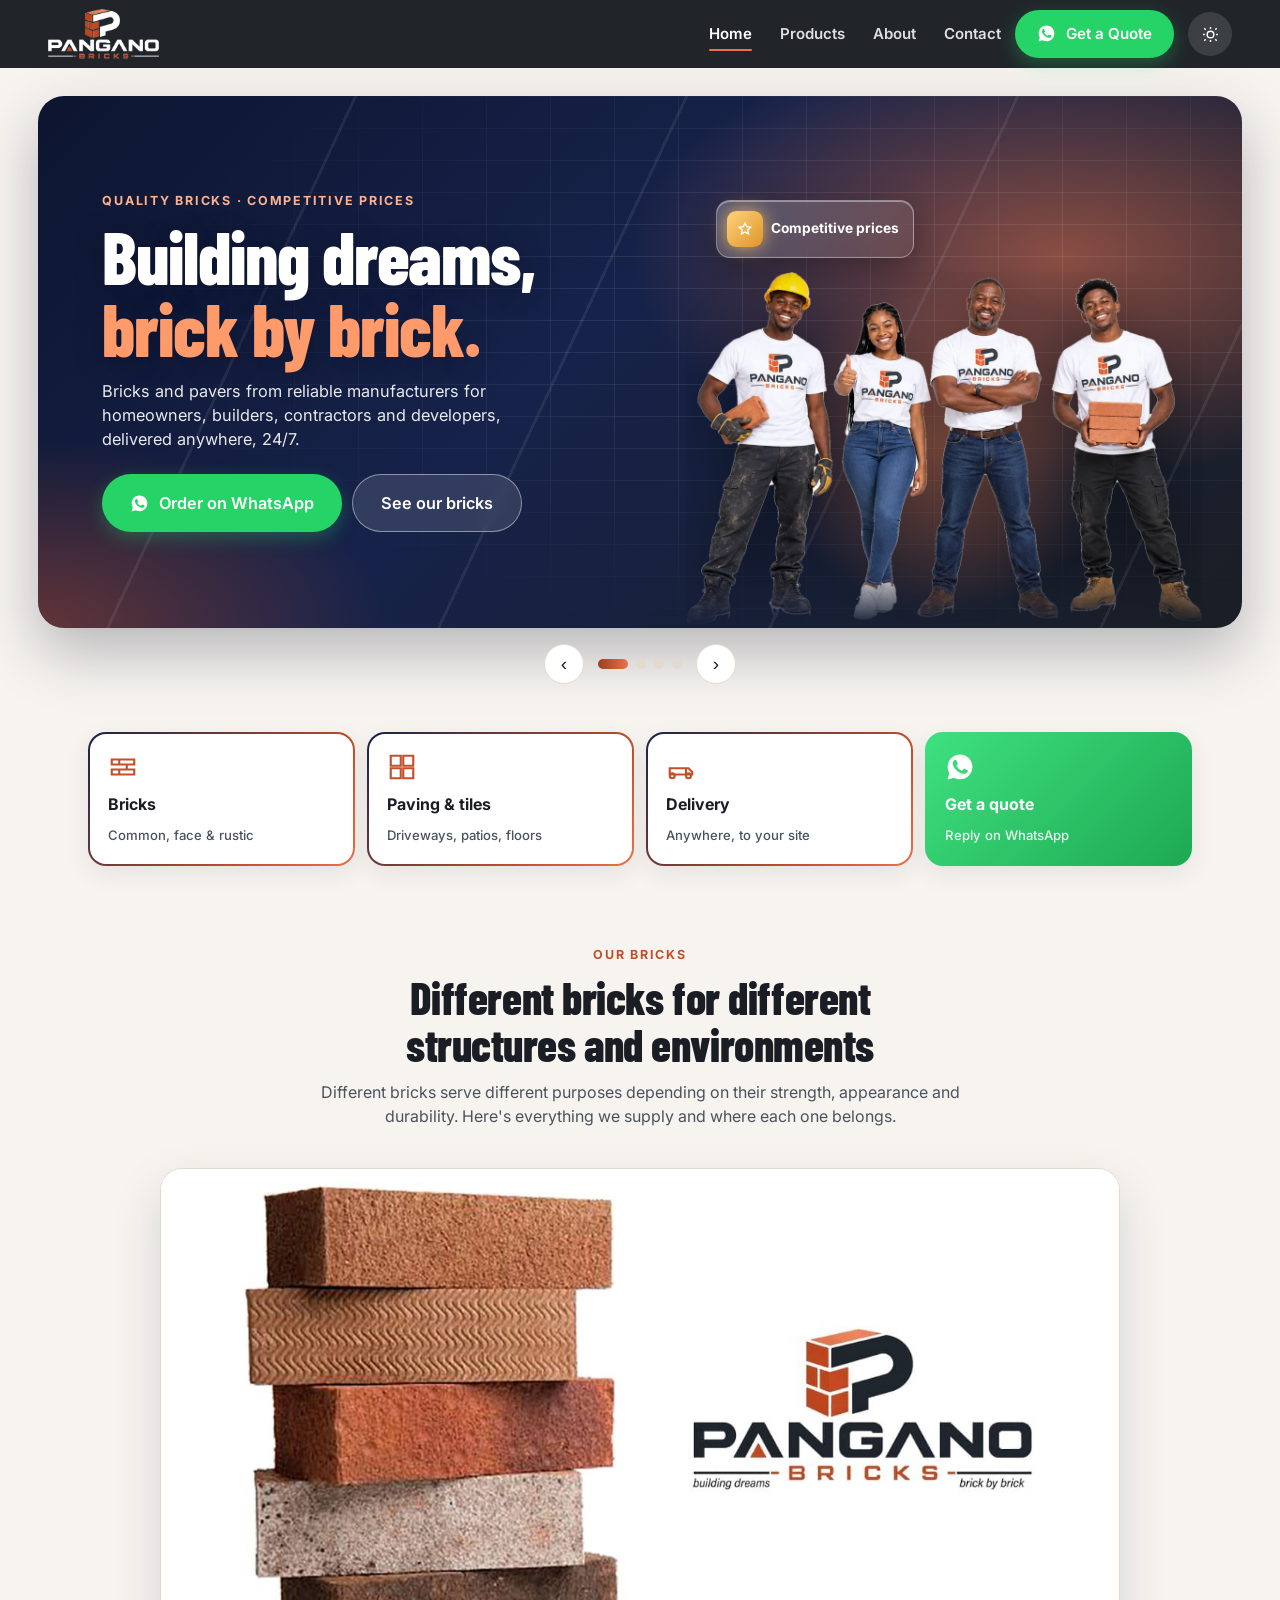
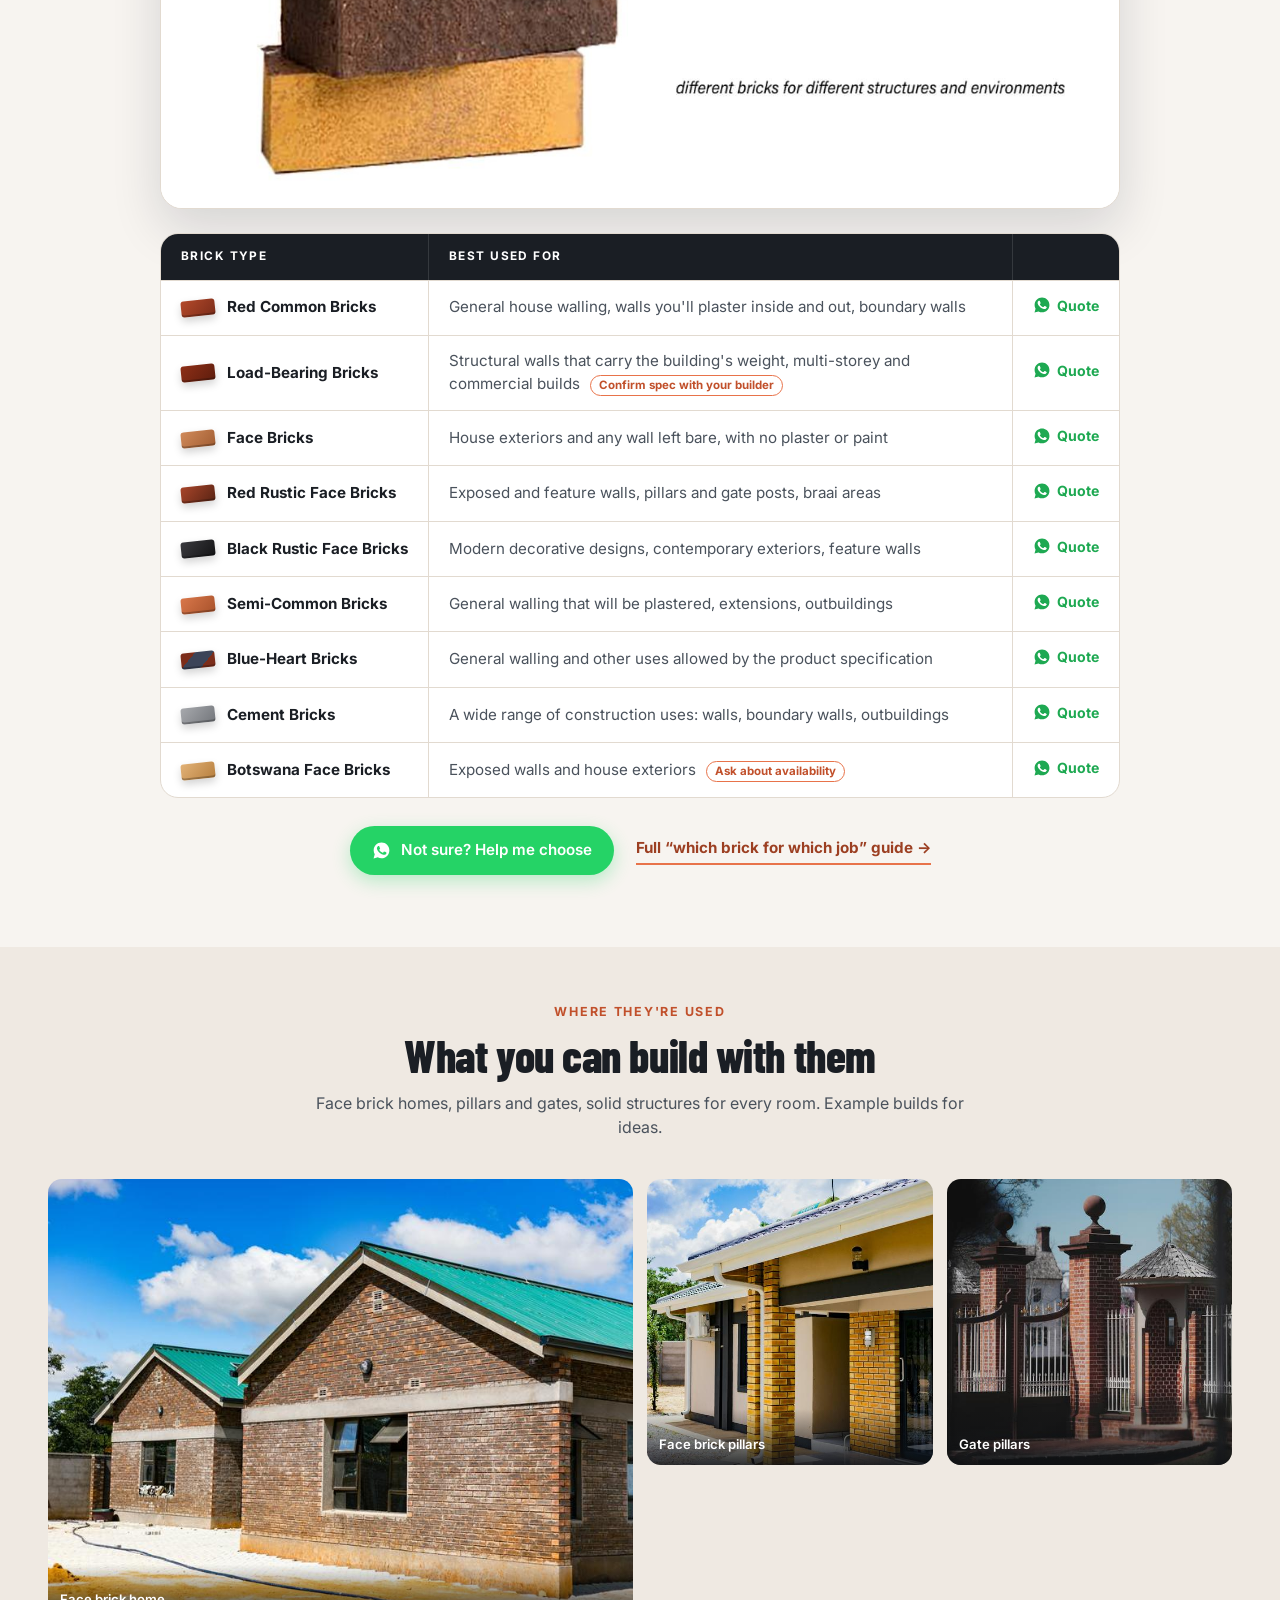
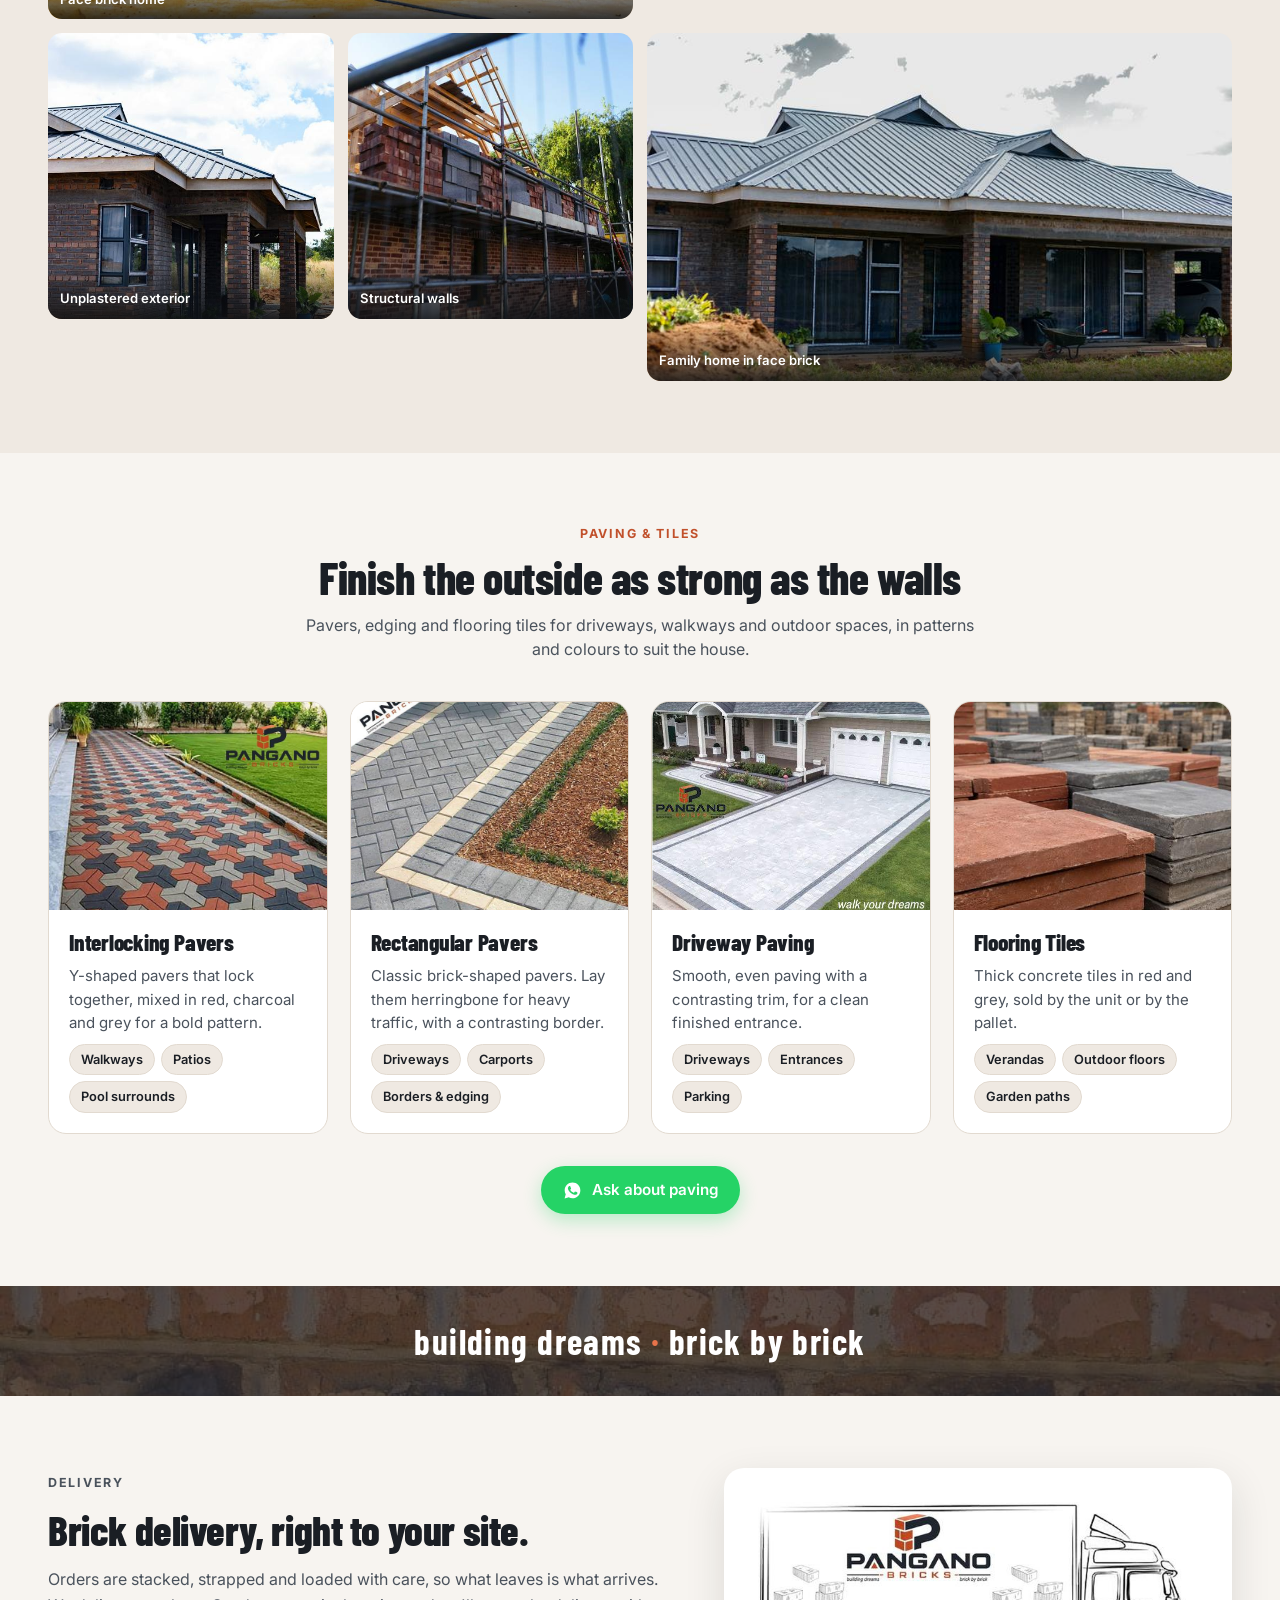
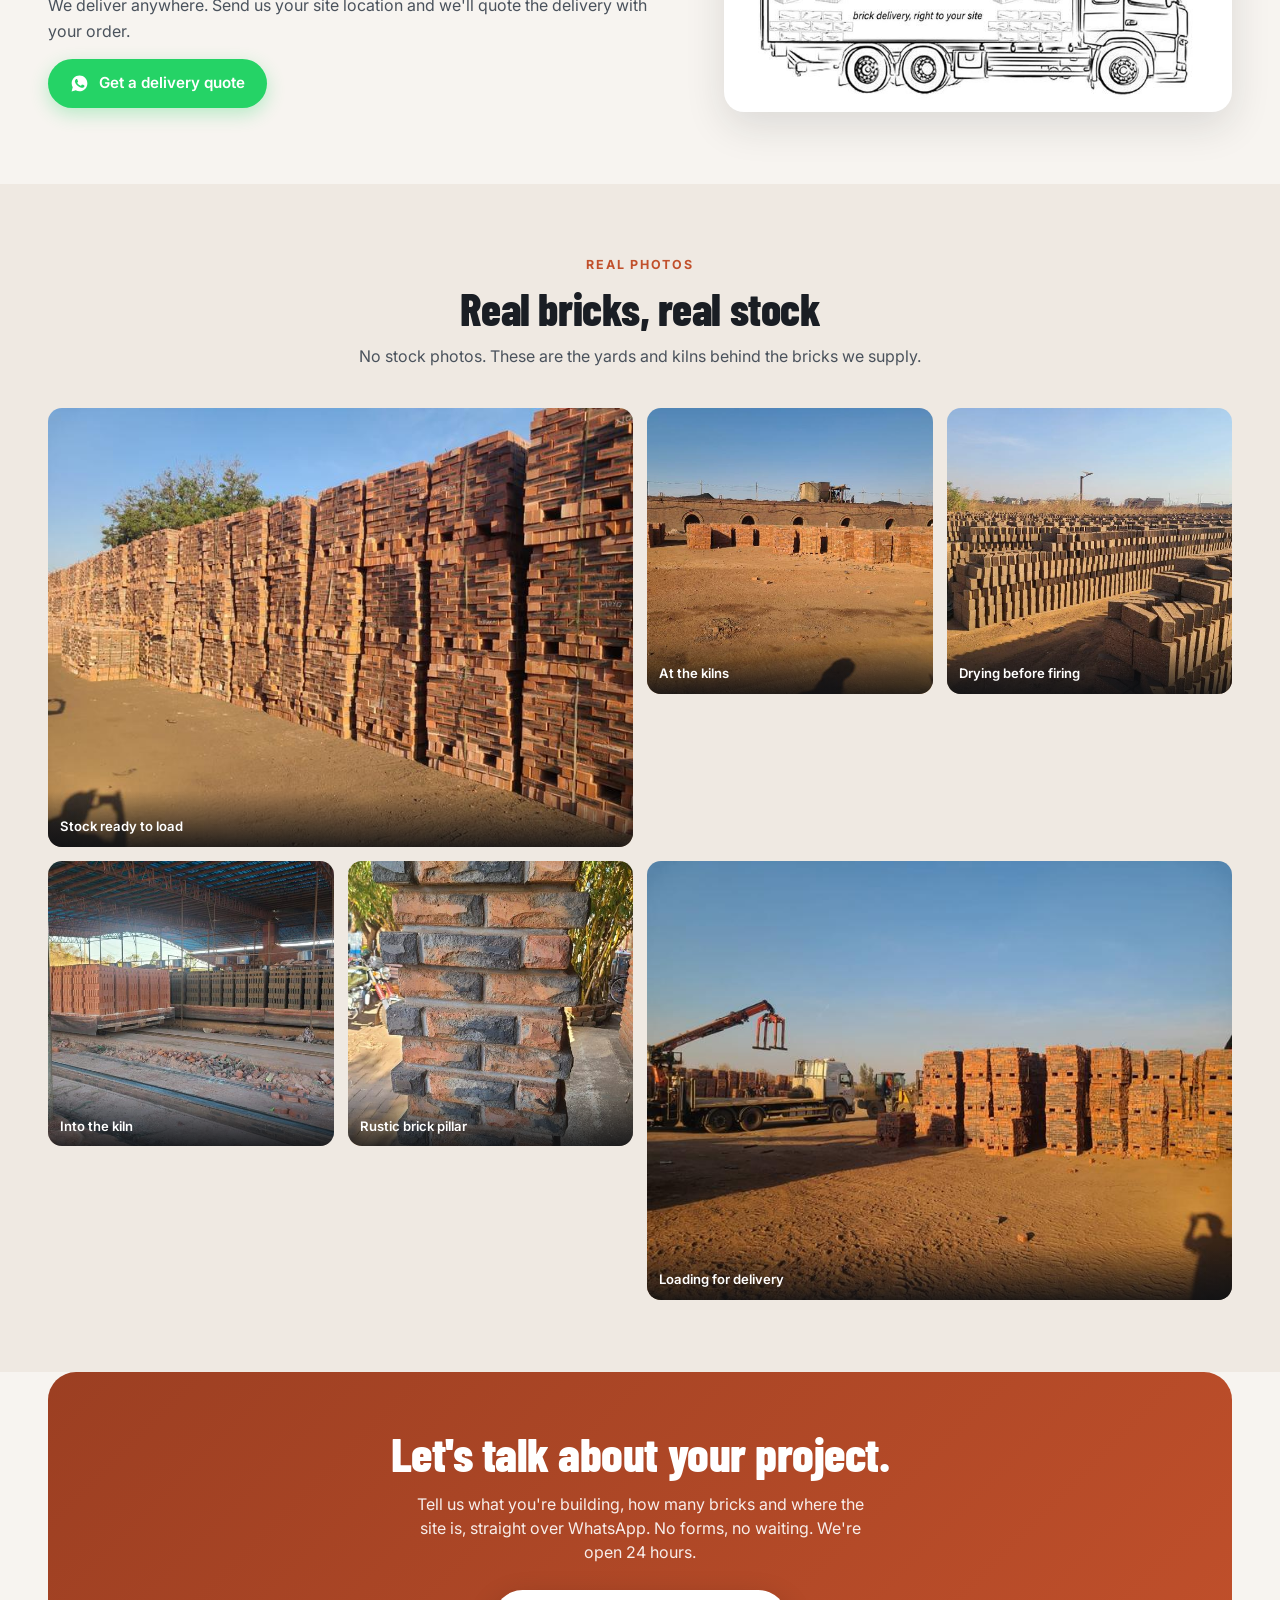
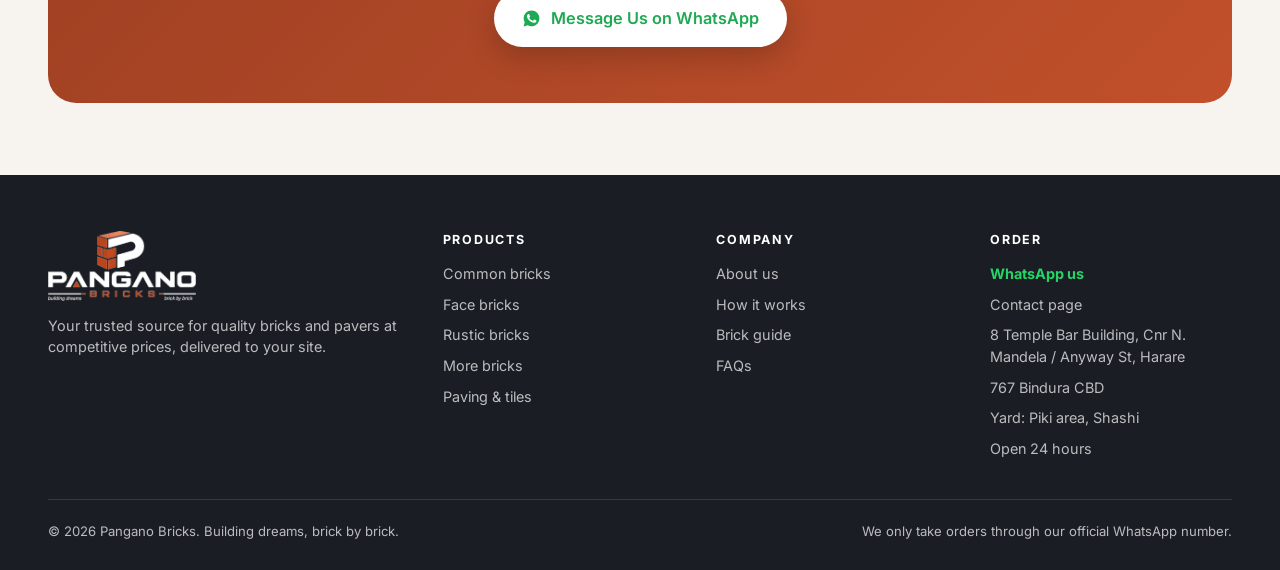
==== commit ed2c29b5: "Brick table: keep a real table layout on phones Three columns with cell lines on small screens too; " ====
--- a/index.html
+++ b/index.html
@@ -191,47 +191,47 @@
           <tr>
             <th scope="row"><span class="bt-swatch" style="--sw:linear-gradient(135deg,#b4492a,#7c2d1a)" aria-hidden="true"></span><a href="products.html#common">Red Common Bricks</a></th>
             <td>General house walling, walls you'll plaster inside and out, boundary walls</td>
-            <td class="bt-quote"><a href="https://wa.me/263772360468?text=Hi%20Pangano%20Bricks%2C%20I%27d%20like%20a%20quote%20for%20red%20common%20bricks." target="_blank" rel="noopener" aria-label="Get a quote for red common bricks on WhatsApp"><svg class="icon"><use href="#i-wa"/></svg> Quote</a></td>
+            <td class="bt-quote"><a href="https://wa.me/263772360468?text=Hi%20Pangano%20Bricks%2C%20I%27d%20like%20a%20quote%20for%20red%20common%20bricks." target="_blank" rel="noopener" aria-label="Get a quote for red common bricks on WhatsApp"><svg class="icon"><use href="#i-wa"/></svg><span class="bt-qt"> Quote</span></a></td>
           </tr>
           <tr>
             <th scope="row"><span class="bt-swatch" style="--sw:linear-gradient(135deg,#8e2f17,#5e1d0d)" aria-hidden="true"></span><a href="products.html#range">Load-Bearing Bricks</a></th>
             <td>Structural walls that carry the building's weight, multi-storey and commercial builds <span class="bt-note">Confirm spec with your builder</span></td>
-            <td class="bt-quote"><a href="https://wa.me/263772360468?text=Hi%20Pangano%20Bricks%2C%20I%27d%20like%20a%20quote%20for%20load-bearing%20bricks." target="_blank" rel="noopener" aria-label="Get a quote for load-bearing bricks on WhatsApp"><svg class="icon"><use href="#i-wa"/></svg> Quote</a></td>
+            <td class="bt-quote"><a href="https://wa.me/263772360468?text=Hi%20Pangano%20Bricks%2C%20I%27d%20like%20a%20quote%20for%20load-bearing%20bricks." target="_blank" rel="noopener" aria-label="Get a quote for load-bearing bricks on WhatsApp"><svg class="icon"><use href="#i-wa"/></svg><span class="bt-qt"> Quote</span></a></td>
           </tr>
           <tr>
             <th scope="row"><span class="bt-swatch" style="--sw:linear-gradient(135deg,#d08a5a,#a35f34)" aria-hidden="true"></span><a href="products.html#face">Face Bricks</a></th>
             <td>House exteriors and any wall left bare, with no plaster or paint</td>
-            <td class="bt-quote"><a href="https://wa.me/263772360468?text=Hi%20Pangano%20Bricks%2C%20I%27d%20like%20a%20quote%20for%20face%20bricks." target="_blank" rel="noopener" aria-label="Get a quote for face bricks on WhatsApp"><svg class="icon"><use href="#i-wa"/></svg> Quote</a></td>
+            <td class="bt-quote"><a href="https://wa.me/263772360468?text=Hi%20Pangano%20Bricks%2C%20I%27d%20like%20a%20quote%20for%20face%20bricks." target="_blank" rel="noopener" aria-label="Get a quote for face bricks on WhatsApp"><svg class="icon"><use href="#i-wa"/></svg><span class="bt-qt"> Quote</span></a></td>
           </tr>
           <tr>
             <th scope="row"><span class="bt-swatch" style="--sw:linear-gradient(135deg,#a8452a,#5a2414)" aria-hidden="true"></span><a href="products.html#rustic">Red Rustic Face Bricks</a></th>
             <td>Exposed and feature walls, pillars and gate posts, braai areas</td>
-            <td class="bt-quote"><a href="https://wa.me/263772360468?text=Hi%20Pangano%20Bricks%2C%20I%27d%20like%20a%20quote%20for%20red%20rustic%20face%20bricks." target="_blank" rel="noopener" aria-label="Get a quote for red rustic face bricks on WhatsApp"><svg class="icon"><use href="#i-wa"/></svg> Quote</a></td>
+            <td class="bt-quote"><a href="https://wa.me/263772360468?text=Hi%20Pangano%20Bricks%2C%20I%27d%20like%20a%20quote%20for%20red%20rustic%20face%20bricks." target="_blank" rel="noopener" aria-label="Get a quote for red rustic face bricks on WhatsApp"><svg class="icon"><use href="#i-wa"/></svg><span class="bt-qt"> Quote</span></a></td>
           </tr>
           <tr>
             <th scope="row"><span class="bt-swatch" style="--sw:linear-gradient(135deg,#3a3a3e,#141416)" aria-hidden="true"></span><a href="products.html#range">Black Rustic Face Bricks</a></th>
             <td>Modern decorative designs, contemporary exteriors, feature walls</td>
-            <td class="bt-quote"><a href="https://wa.me/263772360468?text=Hi%20Pangano%20Bricks%2C%20I%27d%20like%20a%20quote%20for%20black%20rustic%20face%20bricks." target="_blank" rel="noopener" aria-label="Get a quote for black rustic face bricks on WhatsApp"><svg class="icon"><use href="#i-wa"/></svg> Quote</a></td>
+            <td class="bt-quote"><a href="https://wa.me/263772360468?text=Hi%20Pangano%20Bricks%2C%20I%27d%20like%20a%20quote%20for%20black%20rustic%20face%20bricks." target="_blank" rel="noopener" aria-label="Get a quote for black rustic face bricks on WhatsApp"><svg class="icon"><use href="#i-wa"/></svg><span class="bt-qt"> Quote</span></a></td>
           </tr>
           <tr>
             <th scope="row"><span class="bt-swatch" style="--sw:linear-gradient(135deg,#d9774a,#a9532c)" aria-hidden="true"></span><a href="products.html#range">Semi-Common Bricks</a></th>
             <td>General walling that will be plastered, extensions, outbuildings</td>
-            <td class="bt-quote"><a href="https://wa.me/263772360468?text=Hi%20Pangano%20Bricks%2C%20I%27d%20like%20a%20quote%20for%20semi-common%20bricks." target="_blank" rel="noopener" aria-label="Get a quote for semi-common bricks on WhatsApp"><svg class="icon"><use href="#i-wa"/></svg> Quote</a></td>
+            <td class="bt-quote"><a href="https://wa.me/263772360468?text=Hi%20Pangano%20Bricks%2C%20I%27d%20like%20a%20quote%20for%20semi-common%20bricks." target="_blank" rel="noopener" aria-label="Get a quote for semi-common bricks on WhatsApp"><svg class="icon"><use href="#i-wa"/></svg><span class="bt-qt"> Quote</span></a></td>
           </tr>
           <tr>
             <th scope="row"><span class="bt-swatch" style="--sw:linear-gradient(135deg,#7c2d1a 0 30%,#3c4458 30% 70%,#7c2d1a 70%)" aria-hidden="true"></span><a href="products.html#range">Blue-Heart Bricks</a></th>
             <td>General walling and other uses allowed by the product specification</td>
-            <td class="bt-quote"><a href="https://wa.me/263772360468?text=Hi%20Pangano%20Bricks%2C%20I%27d%20like%20a%20quote%20for%20blue-heart%20bricks." target="_blank" rel="noopener" aria-label="Get a quote for blue-heart bricks on WhatsApp"><svg class="icon"><use href="#i-wa"/></svg> Quote</a></td>
+            <td class="bt-quote"><a href="https://wa.me/263772360468?text=Hi%20Pangano%20Bricks%2C%20I%27d%20like%20a%20quote%20for%20blue-heart%20bricks." target="_blank" rel="noopener" aria-label="Get a quote for blue-heart bricks on WhatsApp"><svg class="icon"><use href="#i-wa"/></svg><span class="bt-qt"> Quote</span></a></td>
           </tr>
           <tr>
             <th scope="row"><span class="bt-swatch" style="--sw:linear-gradient(135deg,#a7a9ad,#74777c)" aria-hidden="true"></span><a href="products.html#range">Cement Bricks</a></th>
             <td>A wide range of construction uses: walls, boundary walls, outbuildings</td>
-            <td class="bt-quote"><a href="https://wa.me/263772360468?text=Hi%20Pangano%20Bricks%2C%20I%27d%20like%20a%20quote%20for%20cement%20bricks." target="_blank" rel="noopener" aria-label="Get a quote for cement bricks on WhatsApp"><svg class="icon"><use href="#i-wa"/></svg> Quote</a></td>
+            <td class="bt-quote"><a href="https://wa.me/263772360468?text=Hi%20Pangano%20Bricks%2C%20I%27d%20like%20a%20quote%20for%20cement%20bricks." target="_blank" rel="noopener" aria-label="Get a quote for cement bricks on WhatsApp"><svg class="icon"><use href="#i-wa"/></svg><span class="bt-qt"> Quote</span></a></td>
           </tr>
           <tr>
             <th scope="row"><span class="bt-swatch" style="--sw:linear-gradient(135deg,#e2b277,#b8803f)" aria-hidden="true"></span><a href="products.html#range">Botswana Face Bricks</a></th>
             <td>Exposed walls and house exteriors <span class="bt-note">Ask about availability</span></td>
-            <td class="bt-quote"><a href="https://wa.me/263772360468?text=Hi%20Pangano%20Bricks%2C%20I%27d%20like%20a%20quote%20for%20Botswana%20face%20bricks." target="_blank" rel="noopener" aria-label="Get a quote for botswana face bricks on WhatsApp"><svg class="icon"><use href="#i-wa"/></svg> Quote</a></td>
+            <td class="bt-quote"><a href="https://wa.me/263772360468?text=Hi%20Pangano%20Bricks%2C%20I%27d%20like%20a%20quote%20for%20Botswana%20face%20bricks." target="_blank" rel="noopener" aria-label="Get a quote for botswana face bricks on WhatsApp"><svg class="icon"><use href="#i-wa"/></svg><span class="bt-qt"> Quote</span></a></td>
           </tr>
         </tbody>
       </table>
--- a/styles.css
+++ b/styles.css
@@ -667,13 +667,23 @@
 .bt-quote .icon { width: 18px; height: 18px; }
 .bt-after { display: flex; flex-wrap: wrap; gap: 14px 22px; align-items: center; justify-content: center; margin-top: 28px; }
 .sr-only { position: absolute; width: 1px; height: 1px; overflow: hidden; clip: rect(0 0 0 0); white-space: nowrap; }
-/* phones: each row becomes a small card, nothing scrolls sideways */
+/* phones: still a real table, just tighter — swatch sits above the name, Quote becomes a WhatsApp icon */
+.brick-table th + th, .brick-table td { border-left: 1px solid var(--line); }
+.brick-table thead th + th { border-left-color: rgba(255,255,255,0.12); }
 @media (max-width: 640px) {
   .brick-ad { border-radius: 16px; }
-  .brick-table thead { display: none; }
-  .brick-table tbody tr { display: grid; grid-template-columns: 1fr auto; gap: 4px 12px; padding: 14px 16px; }
-  .brick-table th[scope="row"], .brick-table td { padding: 0; }
-  .brick-table th[scope="row"] { white-space: normal; }
-  .brick-table td:not(.bt-quote) { grid-column: 1 / -1; grid-row: 2; padding-left: 46px; font-size: 0.9rem; }
-  .bt-quote { grid-column: 2; grid-row: 1; }
-}
+  .brick-table { font-size: 0.86rem; table-layout: fixed; }
+  .brick-table thead th { padding: 11px 10px; font-size: 0.66rem; letter-spacing: 0.08em; }
+  .brick-table thead th:first-child { width: 36%; }
+  .brick-table thead th:last-child { width: 48px; }
+  .brick-table th[scope="row"], .brick-table td { padding: 12px 10px; }
+  .brick-table th[scope="row"] { white-space: normal; line-height: 1.3; vertical-align: top; }
+  .brick-table td { vertical-align: top; line-height: 1.45; }
+  .bt-swatch { display: block; width: 26px; height: 12px; margin: 2px 0 8px; }
+  .bt-note { display: block; width: fit-content; max-width: 100%; margin: 6px 0 0; white-space: normal; font-size: 0.68rem; }
+  .bt-quote { text-align: center !important; vertical-align: middle !important; padding: 0 !important; }
+  .bt-quote a { width: 36px; height: 36px; justify-content: center; border-radius: 50%; background: rgba(37,211,102,0.12); }
+  .bt-quote .icon { width: 20px; height: 20px; }
+  .bt-qt { position: absolute; width: 1px; height: 1px; overflow: hidden; clip: rect(0 0 0 0); }
+}
+}
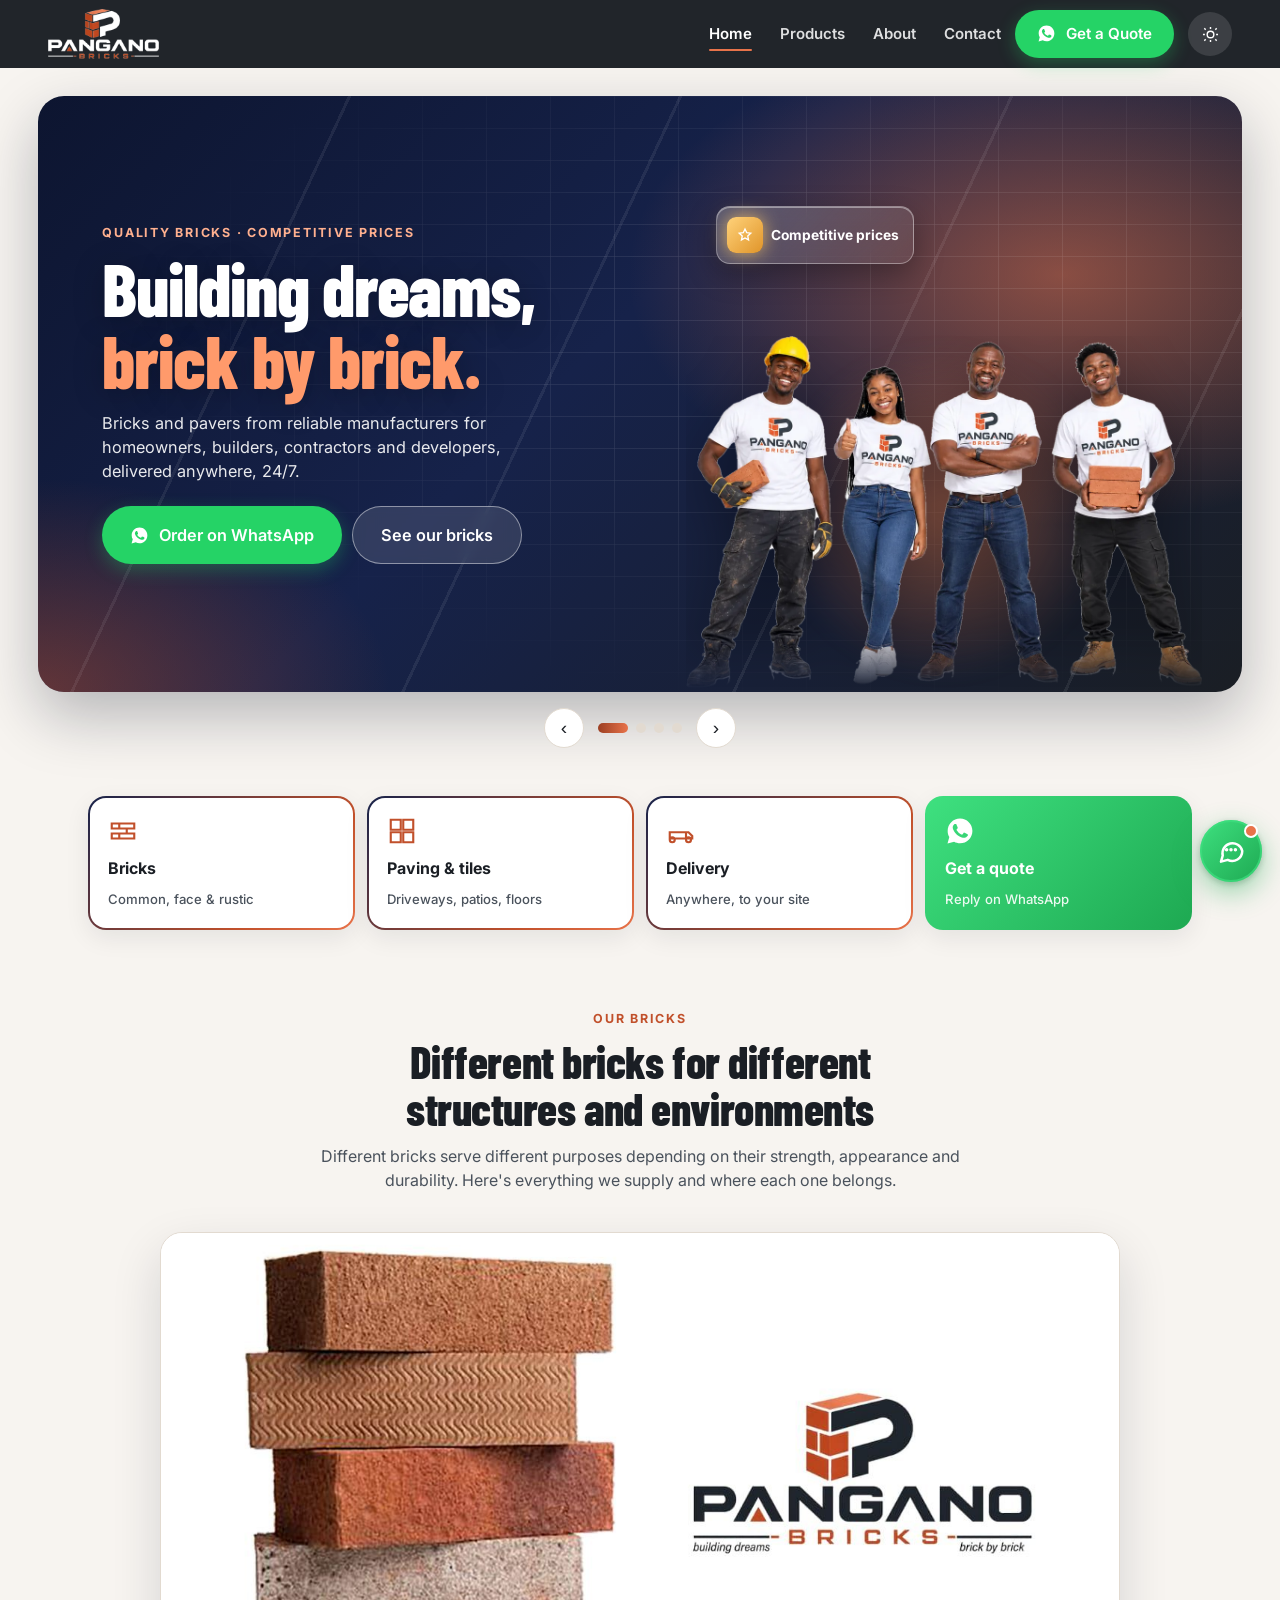
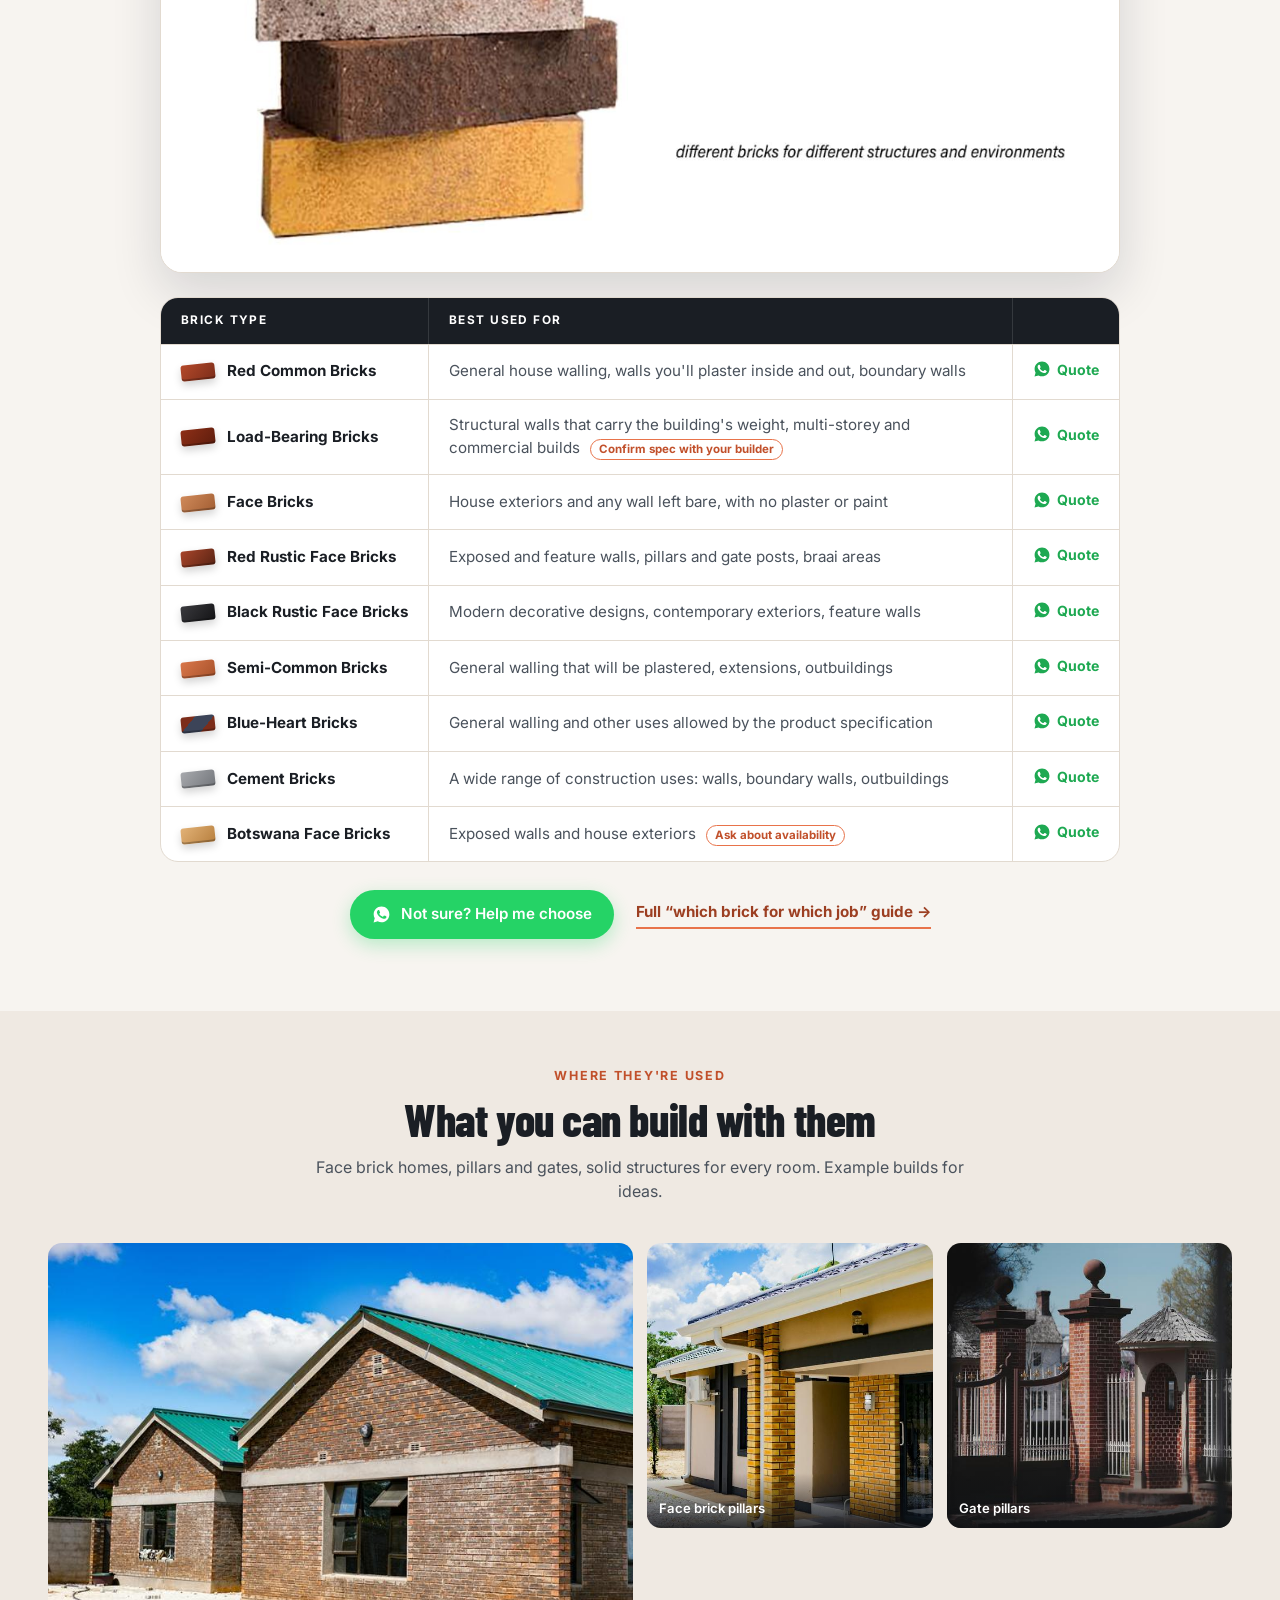
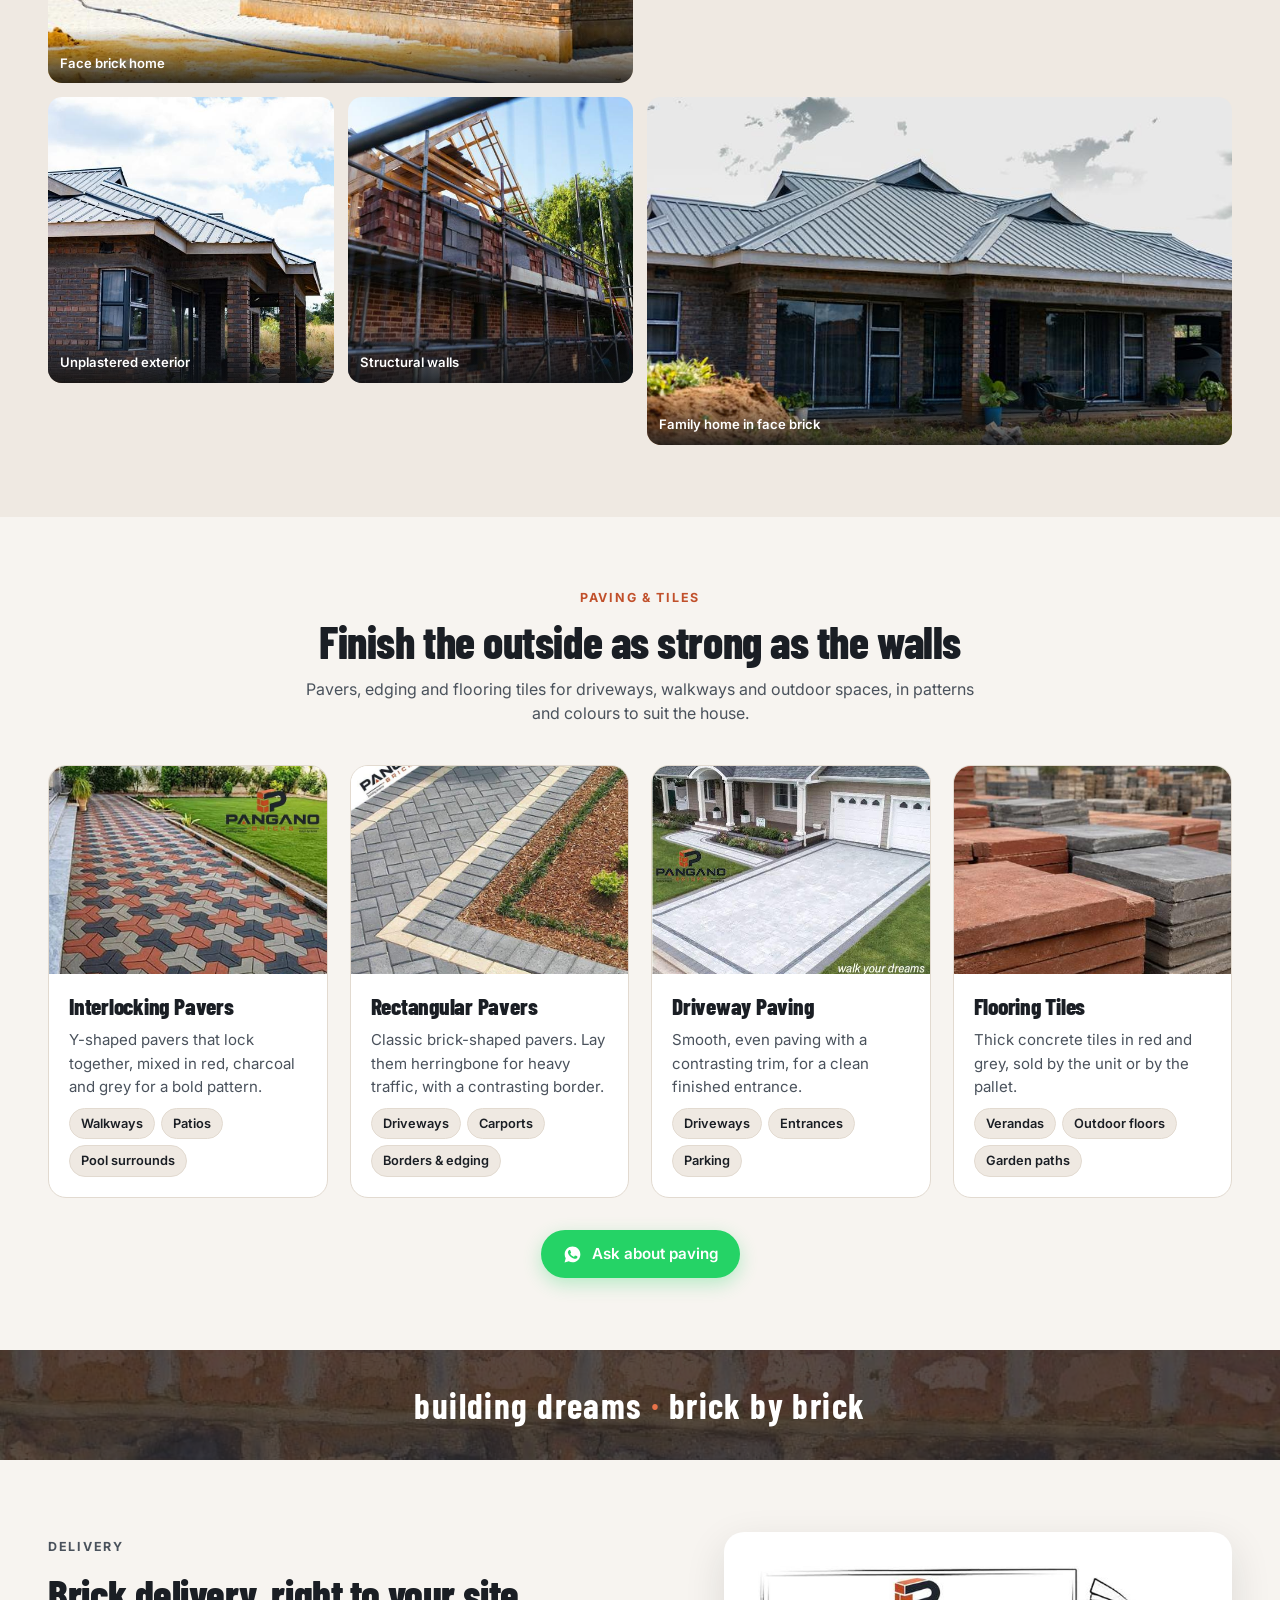
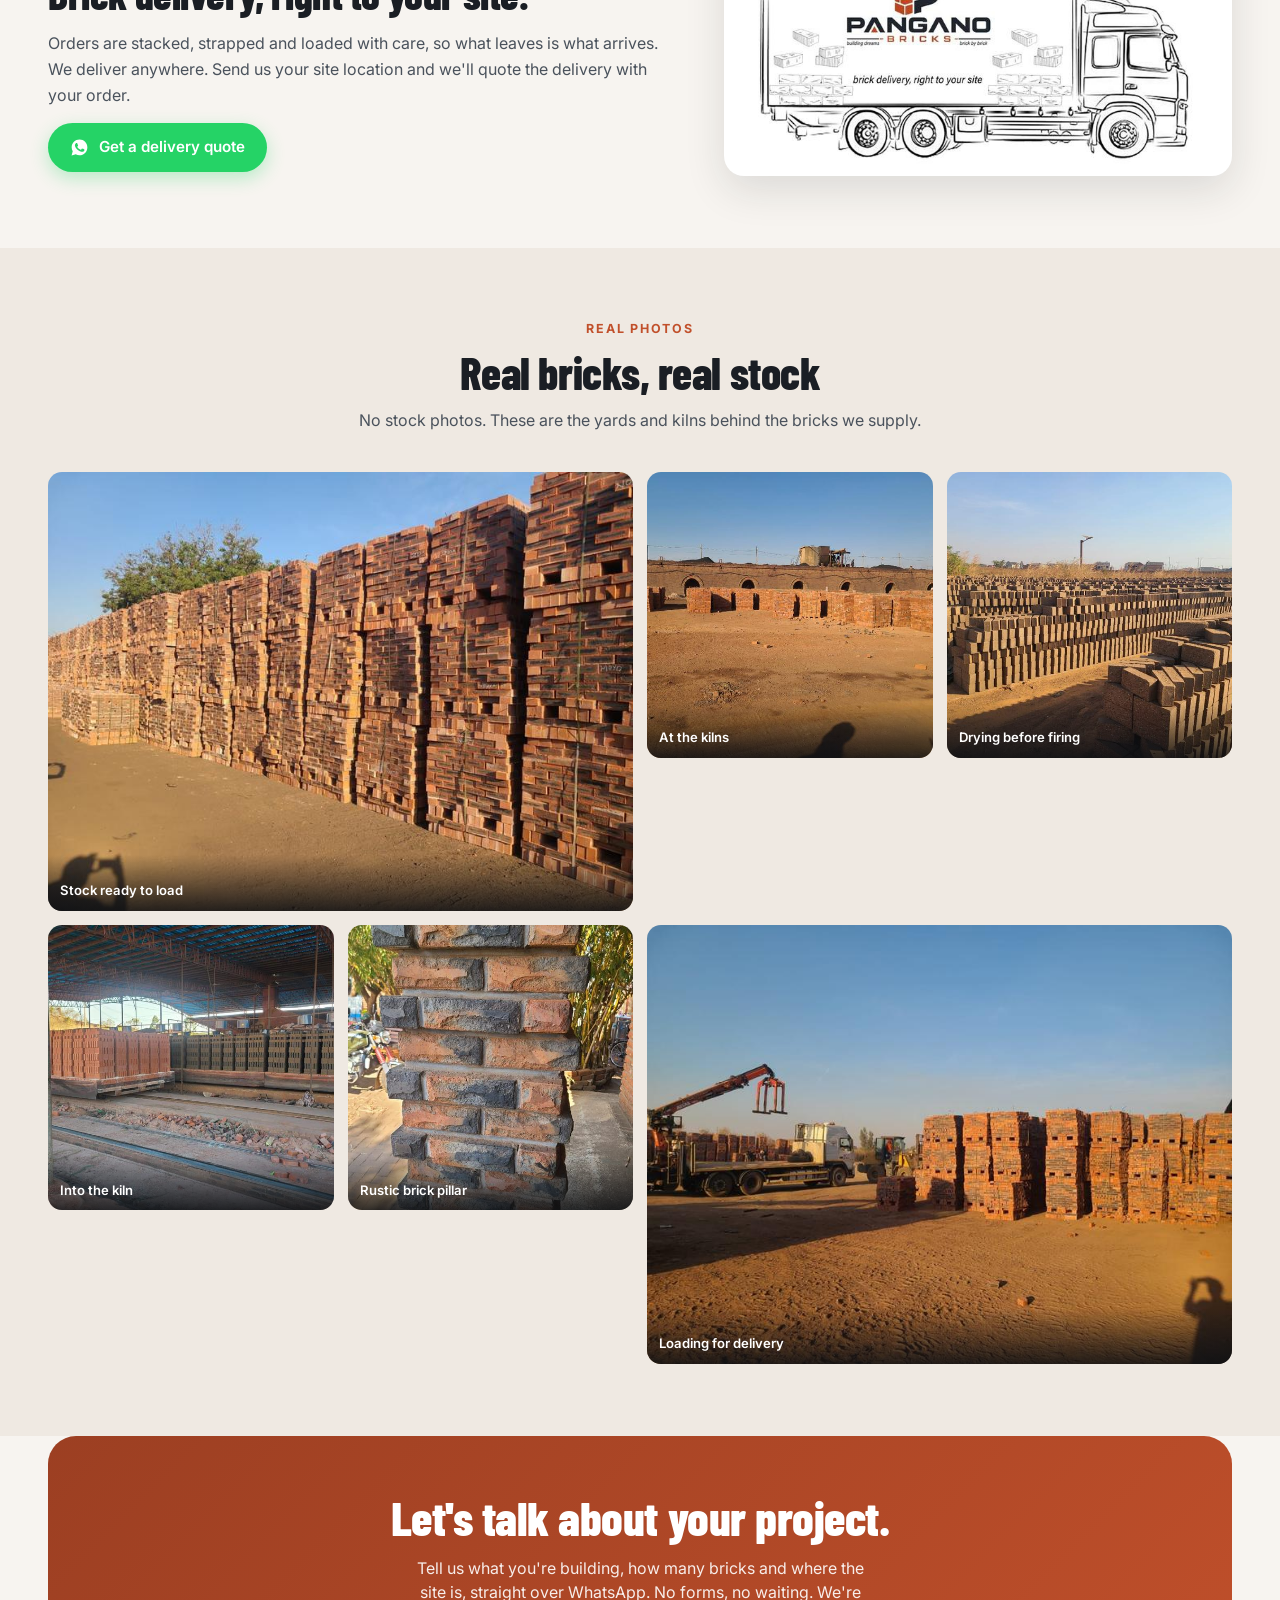
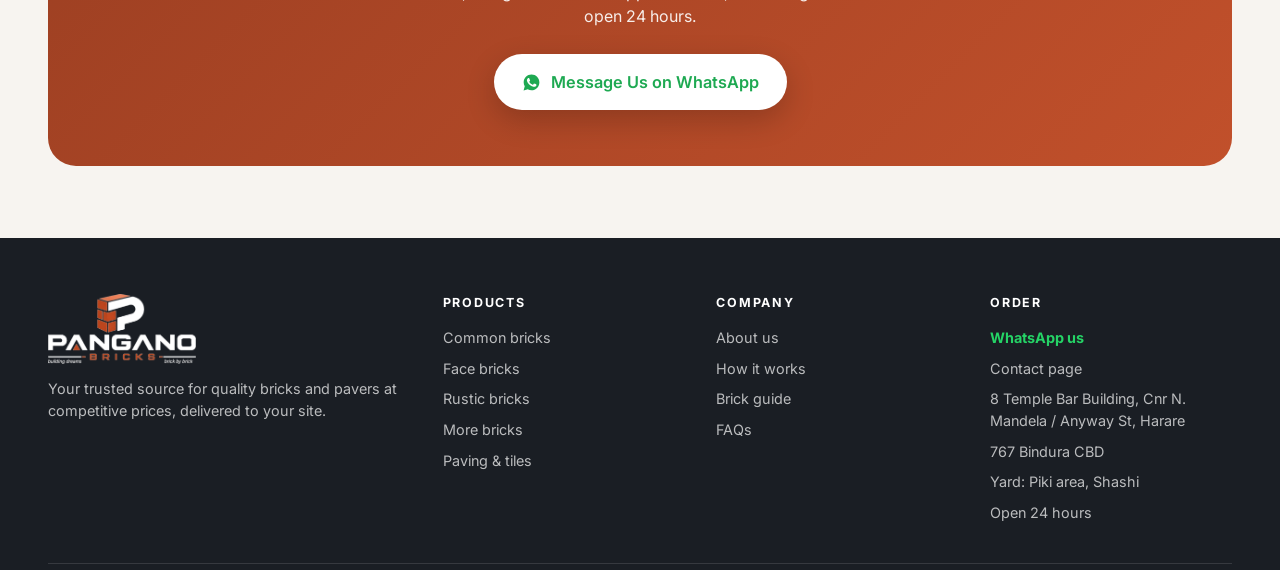
==== commit f59a2c36: "Turn the green button into a chat assistant chat.js: built-in assistant (no server needed) that reco" ====
--- a/index.html
+++ b/index.html
@@ -237,7 +237,7 @@
       </table>
     </div>
     <p class="reveal bt-after">
-      <a class="btn btn-whatsapp" href="https://wa.me/263772360468?text=Hi%20Pangano%20Bricks%2C%20can%20you%20help%20me%20choose%20a%20brick%3F" target="_blank" rel="noopener"><svg class="icon"><use href="#i-wa"/></svg> Not sure? Help me choose</a>
+      <a class="btn btn-whatsapp" data-chat="Which brick for my job?" href="https://wa.me/263772360468?text=Hi%20Pangano%20Bricks%2C%20can%20you%20help%20me%20choose%20a%20brick%3F" target="_blank" rel="noopener"><svg class="icon"><use href="#i-wa"/></svg> Not sure? Help me choose</a>
       <a class="btn-ghost-dark" href="products.html#guide">Full &ldquo;which brick for which job&rdquo; guide →</a>
     </p>
   </section>
@@ -396,8 +396,13 @@
   </div>
 </footer>
 
-<a class="wa-float" href="https://wa.me/263772360468?text=Hi%20Pangano%20Bricks%2C%20I%27d%20like%20a%20quote." target="_blank" rel="noopener" aria-label="Chat with Pangano Bricks on WhatsApp"><svg class="icon"><use href="#i-wa"/></svg></a>
+<button class="chat-launcher" type="button" aria-label="Chat with the Pangano Bricks assistant">
+  <svg class="ic-chat" viewBox="0 0 24 24" aria-hidden="true"><path d="M21 12a8 8 0 0 1-11.6 7.1L4 20.5l1.4-4.9A8 8 0 1 1 21 12z"/><path d="M8.5 11h.01M12 11h.01M15.5 11h.01" stroke-width="2.8"/></svg>
+  <svg class="ic-close" viewBox="0 0 24 24" aria-hidden="true"><path d="M6 6l12 12M18 6 6 18"/></svg>
+  <span class="dot" aria-hidden="true"></span>
+</button>
 
 <script src="script.js"></script>
+<script src="chat.js" defer></script>
 </body>
 </html>
--- a/styles.css
+++ b/styles.css
@@ -516,17 +516,6 @@
 }
 @media (min-width: 760px) { .footer-grid { grid-template-columns: 1.5fr 1fr 1fr 1fr; } }
 
-/* ============ Floating WhatsApp button (mobile) ============ */
-.wa-float {
-  position: fixed; right: 16px; bottom: 16px; z-index: 80;
-  width: 56px; height: 56px; border-radius: 50%; background: var(--wa); color: #fff;
-  display: flex; align-items: center; justify-content: center;
-  box-shadow: 0 8px 24px rgba(0,0,0,0.25);
-  transform: translateY(90px); transition: transform 0.35s ease;
-}
-.wa-float.show { transform: none; }
-.wa-float .icon { width: 28px; height: 28px; }
-
 /* ============ Scroll reveal ============
    Hidden only when JS is running (html.js), so content never disappears
    if the script fails to load. */
@@ -544,7 +533,6 @@
   .header-cta { display: inline-flex; }
   .nav-toggle { display: none; }
   .mobile-nav { display: none; }
-  .wa-float { display: none; }
   .brand-logo { height: 50px; }
 }
 
@@ -686,4 +674,129 @@
   .bt-quote .icon { width: 20px; height: 20px; }
   .bt-qt { position: absolute; width: 1px; height: 1px; overflow: hidden; clip: rect(0 0 0 0); }
 }
-}
+
+/* ============ Chat assistant (the green button) ============ */
+.chat-launcher {
+  position: fixed; right: 18px; bottom: 18px; z-index: 1000;
+  width: 62px; height: 62px; border-radius: 50%; border: none; cursor: pointer; color: #fff;
+  display: grid; place-items: center;
+  background: linear-gradient(135deg, #3ee07f, #1ea952);
+  box-shadow: 0 10px 28px rgba(30,169,82,0.45), 0 2px 6px rgba(0,0,0,0.2);
+  transition: transform 0.25s ease, box-shadow 0.25s ease;
+}
+.chat-launcher:hover { transform: translateY(-2px) scale(1.04); }
+.chat-launcher::before { /* soft pulse ring */
+  content: ""; position: absolute; inset: 0; border-radius: 50%; border: 2px solid rgba(62,224,127,0.7);
+  animation: chatPulse 2.6s ease-out infinite;
+}
+.chat-launcher.active::before { animation: none; opacity: 0; }
+.chat-launcher svg { width: 30px; height: 30px; fill: none; stroke: #fff; stroke-width: 2; stroke-linecap: round; stroke-linejoin: round; transition: transform 0.25s ease, opacity 0.2s ease; position: absolute; }
+.chat-launcher .ic-close { opacity: 0; transform: rotate(-90deg) scale(0.6); }
+.chat-launcher.active .ic-chat { opacity: 0; transform: rotate(90deg) scale(0.6); }
+.chat-launcher.active .ic-close { opacity: 1; transform: none; }
+.chat-launcher .dot { position: absolute; top: 4px; right: 4px; width: 14px; height: 14px; border-radius: 50%; background: var(--brand-light); border: 2px solid #fff; }
+.chat-launcher.active .dot { display: none; }
+@keyframes chatPulse { 0% { transform: scale(1); opacity: 0.9; } 100% { transform: scale(1.6); opacity: 0; } }
+
+.chat-teaser {
+  position: fixed; right: 18px; bottom: 92px; z-index: 1000; max-width: 250px; text-align: left;
+  padding: 12px 14px; border-radius: 16px 16px 4px 16px; border: 1px solid var(--line); cursor: pointer;
+  background: var(--card-bg); color: var(--ink-soft); font: inherit; font-size: 0.88rem; line-height: 1.45;
+  box-shadow: 0 14px 34px rgba(14,20,40,0.18);
+  opacity: 0; transform: translateY(10px); transition: opacity 0.35s ease, transform 0.35s ease;
+}
+.chat-teaser strong { display: block; color: var(--ink); }
+.chat-teaser.show { opacity: 1; transform: none; }
+
+.chat-panel {
+  position: fixed; z-index: 1001; inset: 0; display: flex; flex-direction: column;
+  background: var(--paper); color: var(--ink);
+  opacity: 0; transform: translateY(16px); transition: opacity 0.25s ease, transform 0.25s ease;
+}
+.chat-panel[hidden] { display: none; }
+.chat-panel.open { opacity: 1; transform: none; }
+body.chat-open { overflow: hidden; }
+@media (min-width: 640px) {
+  .chat-panel {
+    inset: auto 18px 94px auto; width: 390px; height: min(640px, calc(100vh - 120px));
+    border-radius: 22px; overflow: hidden; border: 1px solid var(--line);
+    box-shadow: 0 30px 70px rgba(14,20,40,0.3);
+  }
+  body.chat-open { overflow: auto; }
+}
+@media (max-width: 639px) { body.chat-open .chat-launcher { display: none; } }
+
+.chat-head {
+  display: flex; align-items: center; gap: 12px; padding: 14px 14px 14px 16px; color: #fff;
+  padding-top: max(14px, env(safe-area-inset-top));
+  background:
+    radial-gradient(80% 140% at 100% 0%, rgba(232,115,74,0.55), transparent 60%),
+    linear-gradient(135deg, #0d1530, #16224a 60%, #1a1e24);
+}
+.chat-avatar { width: 42px; height: 42px; border-radius: 50%; background: #fff; display: grid; place-items: center; overflow: hidden; flex-shrink: 0; }
+.chat-avatar img { width: 34px; height: 34px; object-fit: contain; }
+.chat-title { flex: 1; min-width: 0; display: flex; flex-direction: column; line-height: 1.25; }
+.chat-title strong { font-size: 1rem; }
+.chat-title span { font-size: 0.76rem; opacity: 0.8; display: flex; align-items: center; gap: 6px; }
+.chat-title i { width: 8px; height: 8px; border-radius: 50%; background: #3ee07f; box-shadow: 0 0 8px #3ee07f; }
+.chat-head button { width: 36px; height: 36px; border-radius: 50%; border: none; cursor: pointer; background: rgba(255,255,255,0.1); display: grid; place-items: center; }
+.chat-head button:hover { background: rgba(255,255,255,0.2); }
+.chat-head button svg { width: 18px; height: 18px; fill: none; stroke: #fff; stroke-width: 2.2; stroke-linecap: round; stroke-linejoin: round; }
+
+.chat-log { flex: 1; overflow-y: auto; padding: 16px 14px 8px; display: flex; flex-direction: column; gap: 8px; overscroll-behavior: contain; }
+.chat-msg { max-width: 86%; padding: 10px 13px; border-radius: 16px; font-size: 0.93rem; line-height: 1.5; overflow-wrap: anywhere; animation: chatIn 0.25s ease; }
+.chat-msg.bot { align-self: flex-start; background: var(--card-bg); border: 1px solid var(--line); border-bottom-left-radius: 5px; color: var(--ink); }
+.chat-msg.me { align-self: flex-end; color: #fff; background: linear-gradient(135deg, var(--brand-light), var(--brand-dark)); border-bottom-right-radius: 5px; }
+.chat-msg em { color: var(--brand); font-style: normal; font-weight: 600; }
+@keyframes chatIn { from { opacity: 0; transform: translateY(6px); } to { opacity: 1; transform: none; } }
+.chat-msg.typing { display: flex; gap: 4px; padding: 13px 14px; }
+.chat-msg.typing span { width: 7px; height: 7px; border-radius: 50%; background: var(--ink-soft); opacity: 0.5; animation: chatDot 1s infinite; }
+.chat-msg.typing span:nth-child(2) { animation-delay: 0.15s; }
+.chat-msg.typing span:nth-child(3) { animation-delay: 0.3s; }
+@keyframes chatDot { 0%, 60%, 100% { transform: translateY(0); opacity: 0.4; } 30% { transform: translateY(-4px); opacity: 1; } }
+
+.chat-msg.has-cards { padding: 6px; max-width: 94%; }
+.chat-cards { display: flex; flex-direction: column; gap: 2px; }
+.chat-card { display: flex; gap: 10px; align-items: flex-start; padding: 8px; border-radius: 10px; color: var(--ink); }
+.chat-card:hover { background: rgba(232,115,74,0.08); }
+.chat-card .bt-swatch { flex-shrink: 0; margin: 5px 0 0; width: 28px; height: 13px; }
+.chat-card strong { display: block; font-size: 0.9rem; }
+.chat-card small { display: block; color: var(--ink-soft); font-size: 0.82rem; line-height: 1.4; }
+.chat-wa {
+  display: flex; align-items: center; justify-content: center; gap: 8px; margin-top: 10px; padding: 10px 14px;
+  border-radius: 99px; background: linear-gradient(135deg, #3ee07f, #1ea952); color: #fff !important; font-weight: 700; font-size: 0.9rem;
+  box-shadow: 0 6px 16px rgba(30,169,82,0.35);
+}
+.chat-wa .icon { width: 18px; height: 18px; }
+.chat-links { display: flex; gap: 14px; margin-top: 8px; }
+.chat-links a { color: var(--brand); font-weight: 700; font-size: 0.86rem; }
+.chat-summary span, .chat-calc span { display: block; font-size: 0.7rem; text-transform: uppercase; letter-spacing: 0.12em; color: var(--brand); font-weight: 700; margin-bottom: 6px; }
+.chat-summary dl { display: grid; grid-template-columns: auto 1fr; gap: 4px 12px; font-size: 0.88rem; }
+.chat-summary dt { color: var(--ink-soft); }
+.chat-summary dd { font-weight: 600; margin: 0; }
+.chat-calc { text-align: center; min-width: 160px; }
+.chat-calc b { display: block; font-family: "Barlow Condensed", sans-serif; font-size: 2.6rem; line-height: 1; color: var(--brand); }
+.chat-calc small { color: var(--ink-soft); }
+
+.chat-chips { display: flex; gap: 6px; padding: 4px 14px 10px; overflow-x: auto; scrollbar-width: none; flex-shrink: 0; }
+.chat-chips::-webkit-scrollbar { display: none; }
+.chat-chips:empty { display: none; }
+.chat-chip {
+  flex-shrink: 0; padding: 8px 13px; border-radius: 99px; cursor: pointer; font: inherit; font-size: 0.84rem; font-weight: 600;
+  border: 1.5px solid var(--brand-light); background: var(--card-bg); color: var(--brand);
+  transition: background 0.2s ease, color 0.2s ease;
+}
+.chat-chip:hover { background: var(--brand); color: #fff; }
+.chat-form { display: flex; gap: 8px; padding: 10px 12px; border-top: 1px solid var(--line); background: var(--card-bg); }
+.chat-input {
+  flex: 1; min-width: 0; padding: 11px 15px; border-radius: 99px; border: 1.5px solid var(--line);
+  background: var(--paper); color: var(--ink); font: inherit; font-size: 16px; /* 16px stops iOS zooming in */
+}
+.chat-input:focus { outline: none; border-color: var(--brand-light); }
+.chat-send { width: 44px; height: 44px; flex-shrink: 0; border-radius: 50%; border: none; cursor: pointer; background: linear-gradient(135deg, var(--brand-light), var(--brand-dark)); display: grid; place-items: center; }
+.chat-send svg { width: 20px; height: 20px; fill: #fff; }
+.chat-human { display: flex; align-items: center; justify-content: center; gap: 6px; padding: 8px 12px calc(10px + env(safe-area-inset-bottom)); font-size: 0.8rem; font-weight: 600; color: #1ea952; background: var(--card-bg); }
+.chat-human .icon { width: 16px; height: 16px; }
+@media (prefers-reduced-motion: reduce) {
+  .chat-launcher::before, .chat-msg, .chat-msg.typing span { animation: none; }
+}
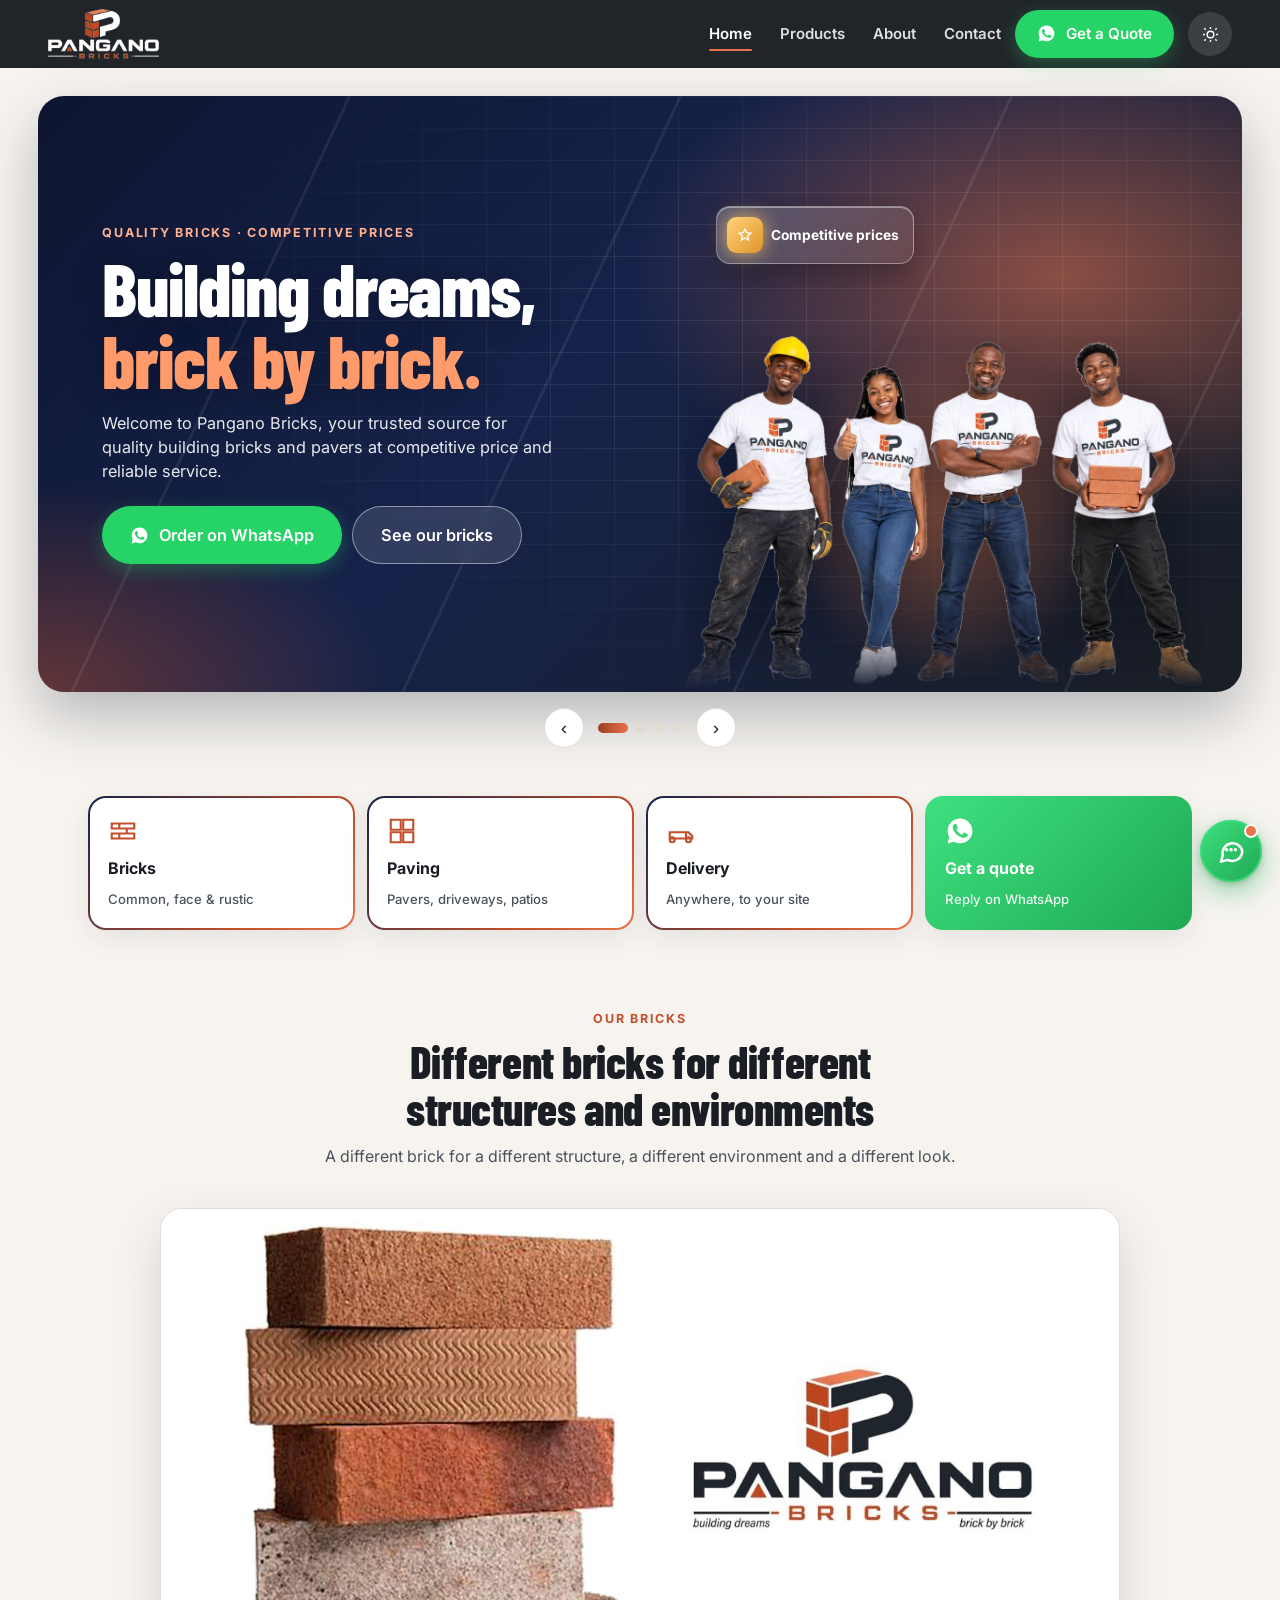
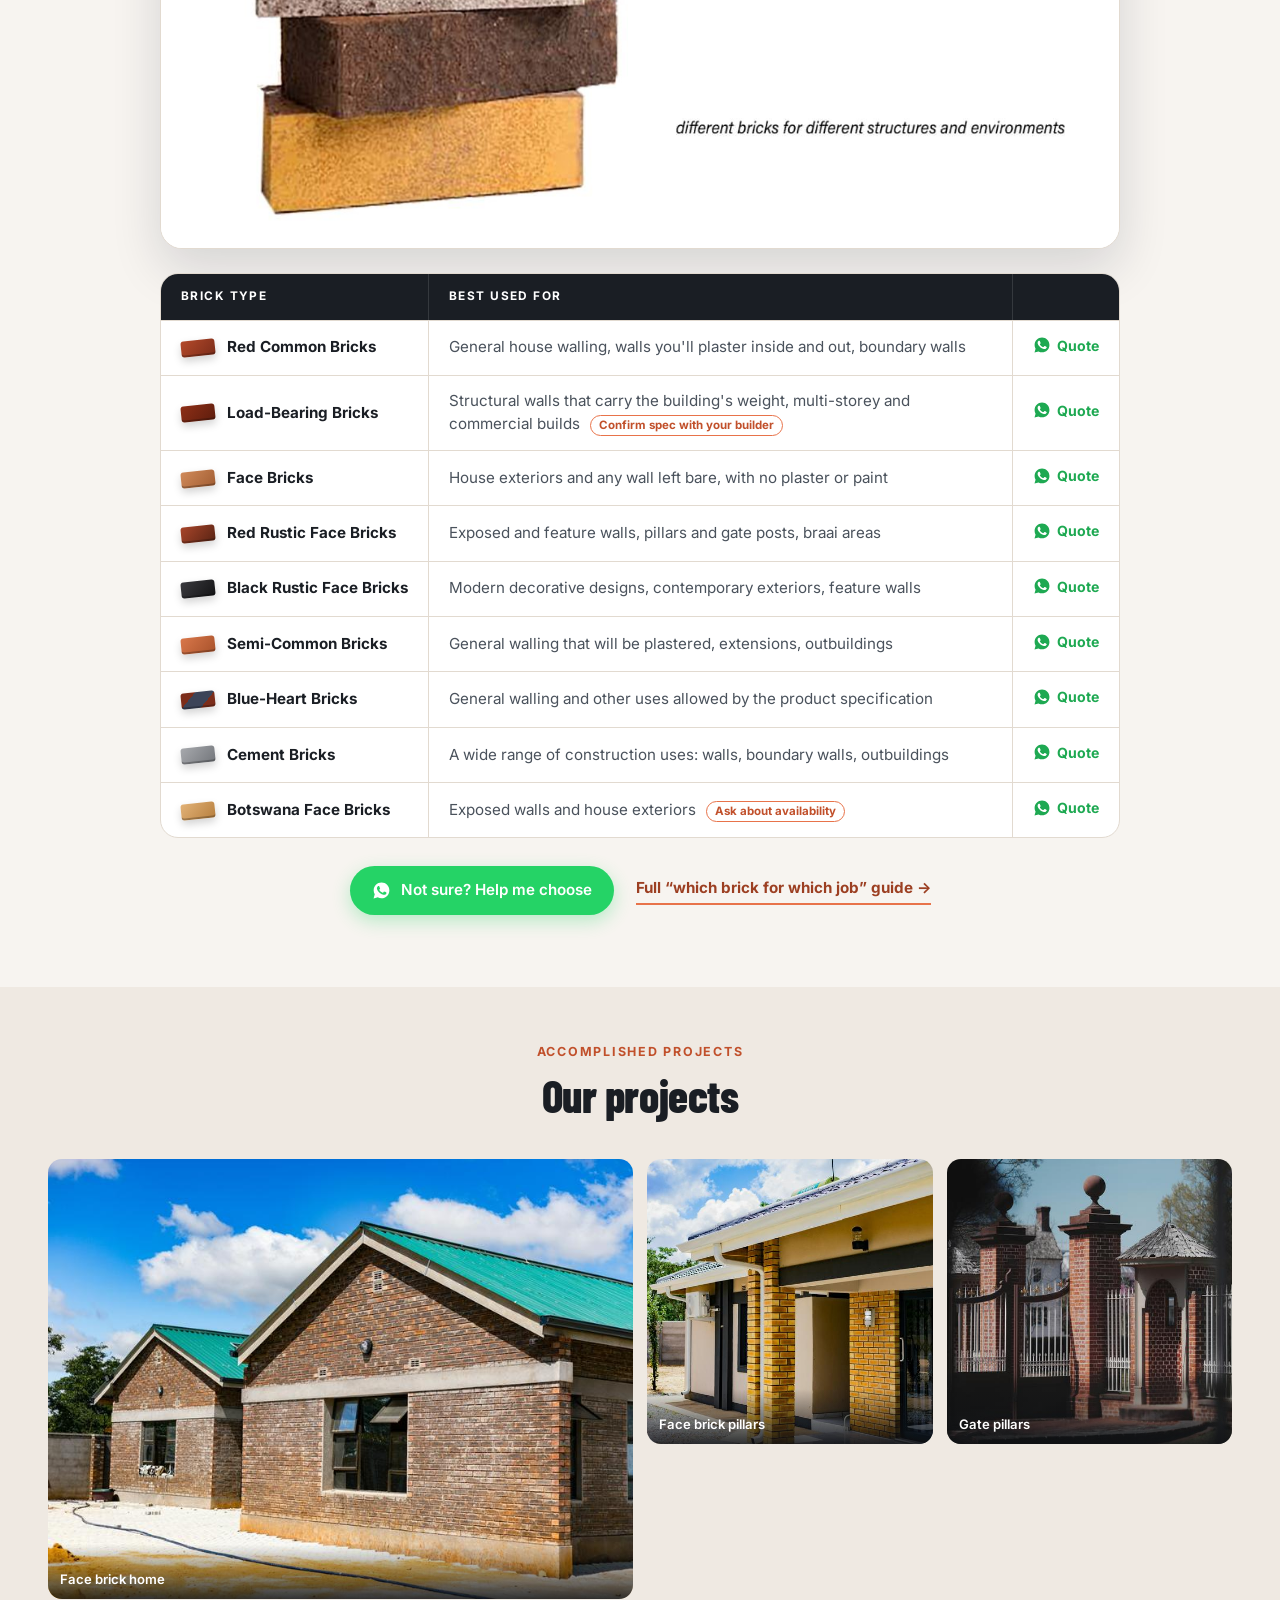
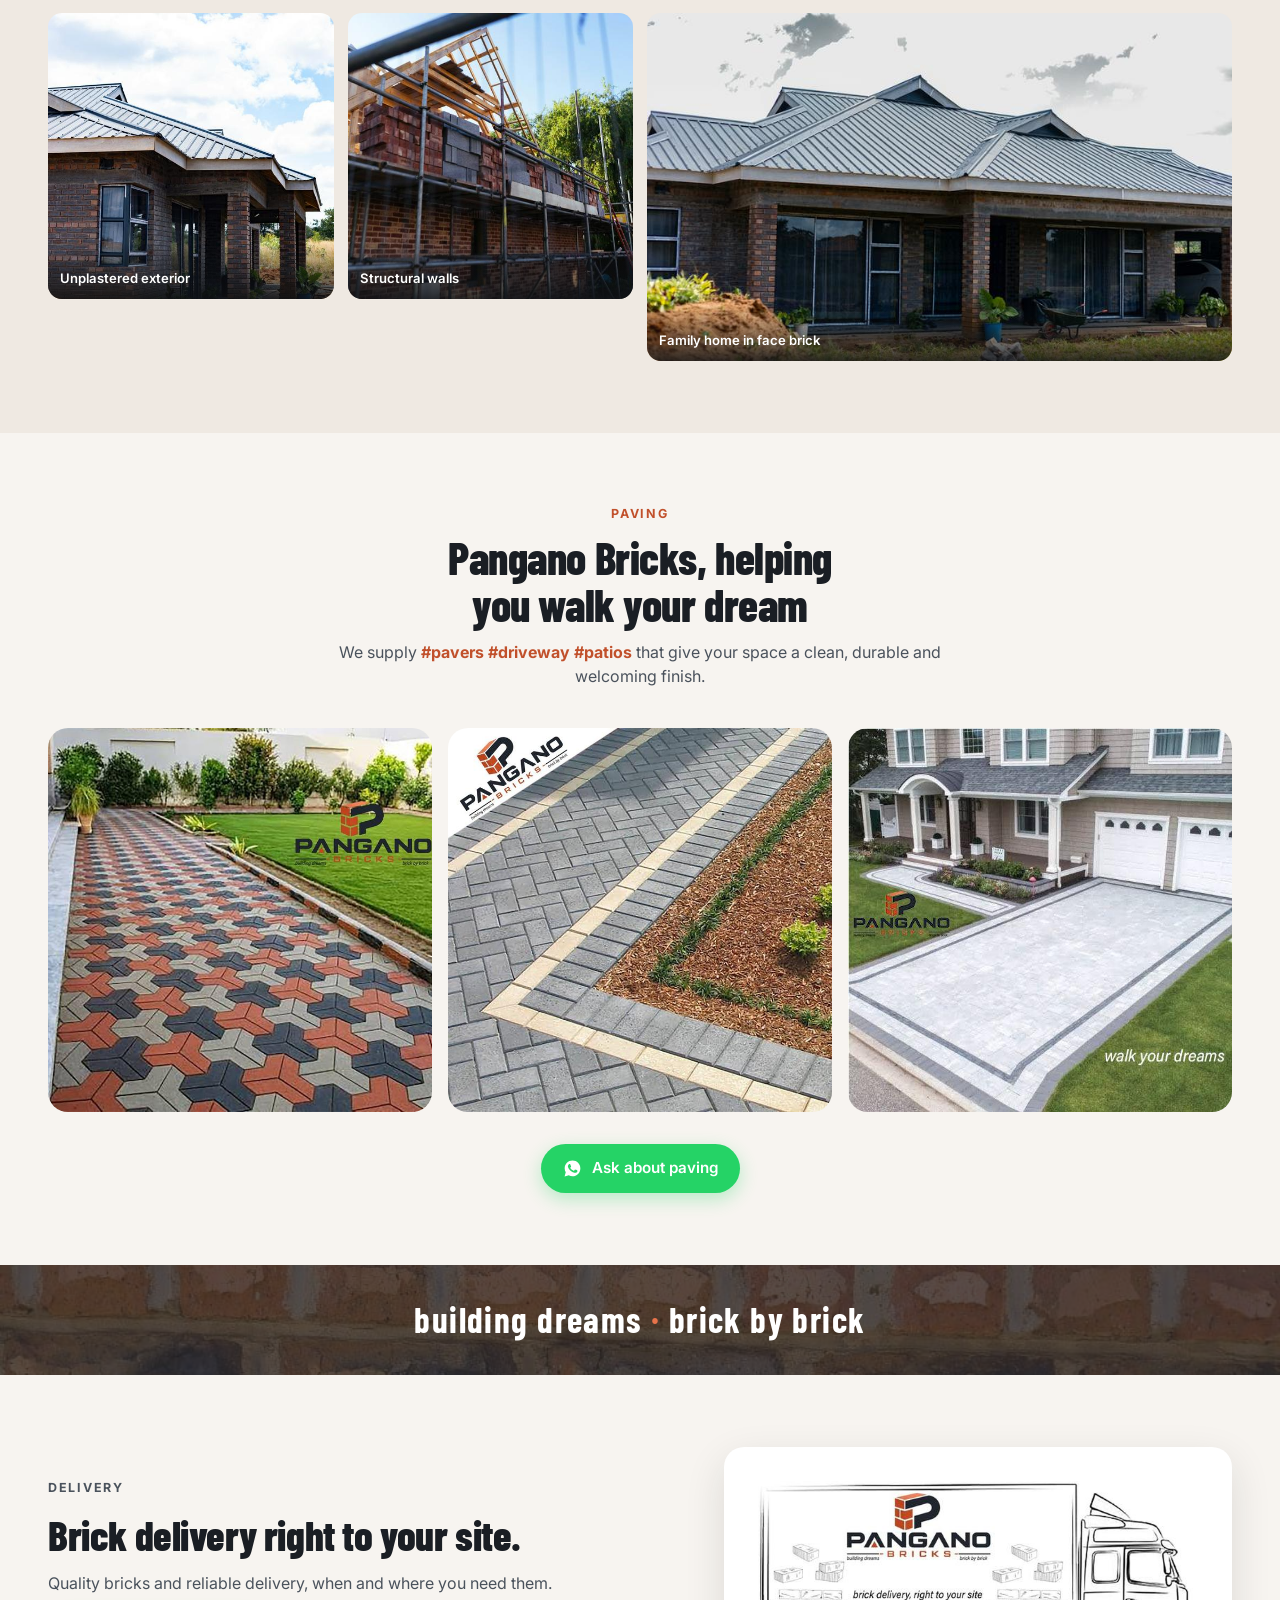
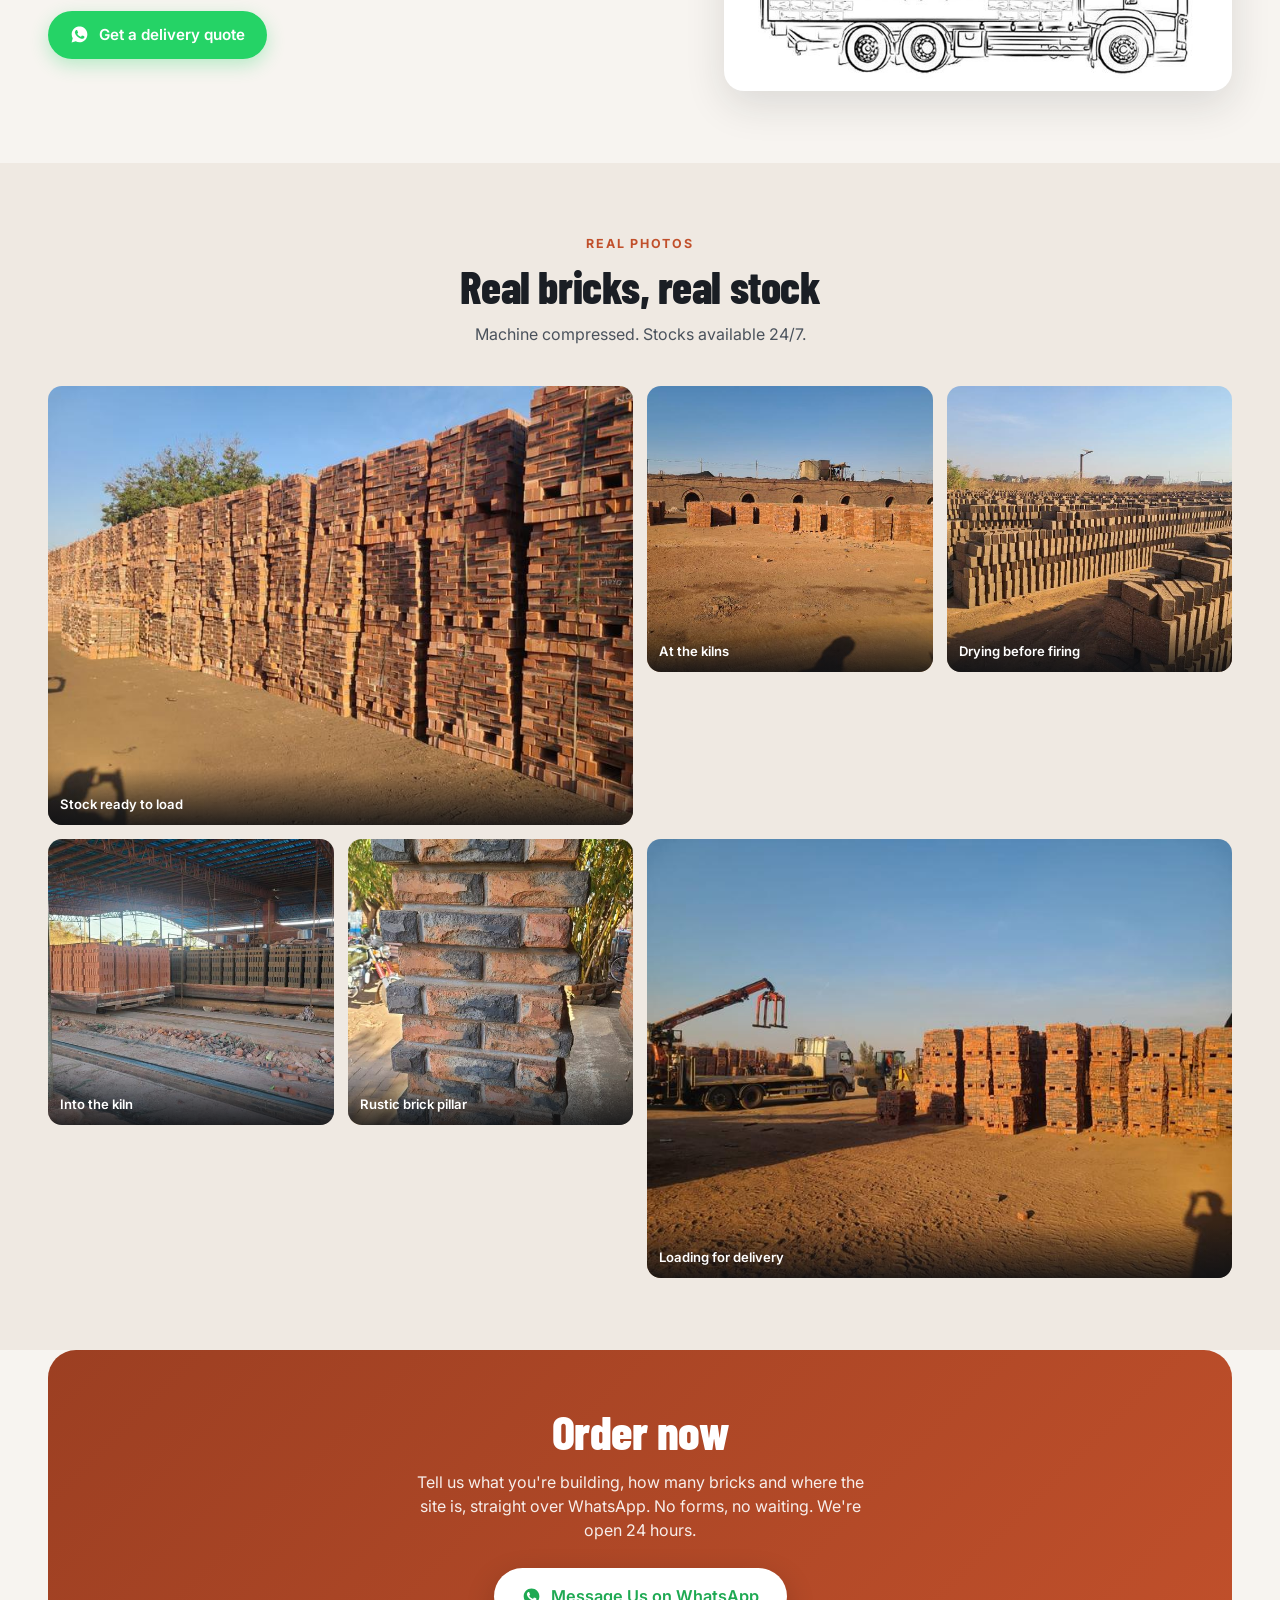
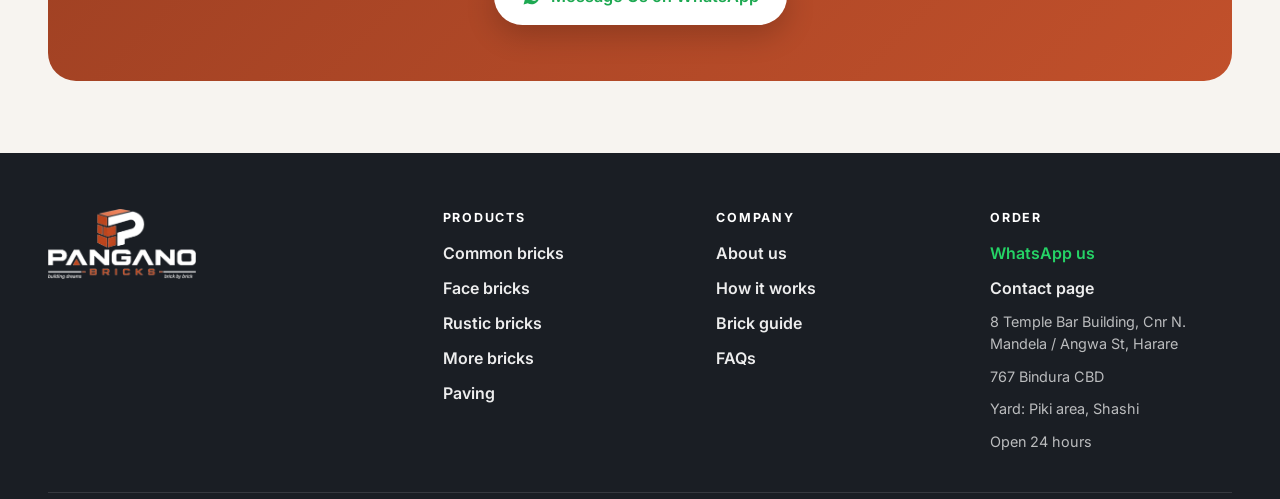
==== commit bc6755d9: "Client edits from WhatsApp: new wording, no tiles, paving pictures only, Angwa St Co-Authored-By: Cl" ====
--- a/index.html
+++ b/index.html
@@ -15,7 +15,7 @@
   })();
 </script>
 <title>Pangano Bricks — Building dreams, brick by brick</title>
-<meta name="description" content="Pangano Bricks supplies common, face and rustic bricks, pavers and flooring tiles from reliable manufacturers at competitive prices, delivered anywhere in Zimbabwe." />
+<meta name="description" content="Pangano Bricks supplies common, face and rustic bricks and pavers from reliable manufacturers at competitive prices, delivered anywhere in Zimbabwe." />
 <meta property="og:type" content="website" />
 <meta property="og:title" content="Pangano Bricks — Building dreams, brick by brick" />
 <meta property="og:description" content="Quality bricks and pavers at competitive prices, delivered to your site. Order on WhatsApp." />
@@ -83,7 +83,7 @@
           <div class="banner-copy">
             <p class="eyebrow">Quality bricks · competitive prices</p>
             <h1>Building dreams, <span class="hl">brick by brick.</span></h1>
-            <p class="banner-sub">Bricks and pavers from reliable manufacturers for homeowners, builders, contractors and developers, delivered anywhere, 24/7.</p>
+            <p class="banner-sub">Welcome to Pangano Bricks, your trusted source for quality building bricks and pavers at competitive price and reliable service.</p>
             <div class="banner-actions">
               <a class="btn btn-whatsapp btn-lg" href="https://wa.me/263772360468?text=Hi%20Pangano%20Bricks%2C%20I%27d%20like%20a%20quote." target="_blank" rel="noopener"><svg class="icon"><use href="#i-wa"/></svg> Order on WhatsApp</a>
               <a class="btn btn-glass btn-lg" href="#bricks">See our bricks</a>
@@ -117,9 +117,9 @@
             <span class="badge b3 gold"><i><svg viewBox="0 0 24 24"><path d="M5 21l4-18M15 3l4 18M12 6v2M12 11v2M12 16v2"/></svg></i>Walkways</span>
           </div>
           <div class="banner-copy">
-            <p class="eyebrow" style="color:#ffd27a">Paving &amp; tiles</p>
+            <p class="eyebrow" style="color:#ffd27a">Paving</p>
             <h2>Paving that <span class="hl">turns heads.</span></h2>
-            <p class="banner-sub">Interlocking pavers, herringbone driveways, borders and flooring tiles in red, charcoal and grey.</p>
+            <p class="banner-sub">Interlocking pavers, herringbone driveways and borders in red, charcoal and grey.</p>
             <div class="banner-actions">
               <a class="btn btn-whatsapp btn-lg" href="https://wa.me/263772360468?text=Hi%20Pangano%20Bricks%2C%20I%27d%20like%20to%20ask%20about%20paving." target="_blank" rel="noopener"><svg class="icon"><use href="#i-wa"/></svg> Ask about paving</a>
               <a class="btn btn-glass btn-lg" href="#paving">See paving</a>
@@ -136,7 +136,7 @@
           <div class="banner-copy">
             <p class="eyebrow">Delivery</p>
             <h2>Delivered <span class="hl">anywhere.</span><br />Open 24/7.</h2>
-            <p class="banner-sub">Stacked, strapped and delivered straight to your site, wherever you're building.</p>
+            <p class="banner-sub">Straight from manufacturer to you.</p>
             <div class="banner-actions">
               <a class="btn btn-whatsapp btn-lg" href="https://wa.me/263772360468?text=Hi%20Pangano%20Bricks%2C%20I%27d%20like%20a%20delivery%20quote.%20My%20site%20is%20in%3A%20" target="_blank" rel="noopener"><svg class="icon"><use href="#i-wa"/></svg> Get a delivery quote</a>
               <a class="btn btn-glass btn-lg" href="#delivery">How it works</a>
@@ -161,7 +161,7 @@
     </a>
     <a class="quick-tile" href="#paving">
       <svg viewBox="0 0 24 24"><path d="M3 3h8v8H3zM13 3h8v8h-8zM3 13h8v8H3zM13 13h8v8h-8z"/></svg>
-      Paving &amp; tiles <small>Driveways, patios, floors</small>
+      Paving <small>Pavers, driveways, patios</small>
     </a>
     <a class="quick-tile" href="#delivery">
       <svg viewBox="0 0 24 24"><path d="M3 13h13v5H3zM16 13h2l3 3v2h-5zM5 21a2 2 0 1 0 0-4 2 2 0 0 0 0 4zM18 21a2 2 0 1 0 0-4 2 2 0 0 0 0 4z"/></svg>
@@ -178,7 +178,7 @@
     <div class="section-head reveal">
       <p class="eyebrow">Our bricks</p>
       <h2>Different bricks for different structures and environments</h2>
-      <p>Different bricks serve different purposes depending on their strength, appearance and durability. Here's everything we supply and where each one belongs.</p>
+      <p>A different brick for a different structure, a different environment and a different look.</p>
     </div>
     <figure class="brick-ad reveal">
       <img src="assets/img/ad-brick-types-sm.jpg" srcset="assets/img/ad-brick-types-sm.jpg 720w, assets/img/ad-brick-types.jpg 1280w" sizes="(min-width: 1000px) 960px, 100vw" alt="Pangano Bricks advert: six bricks stacked in different colours and textures, red, chevron-textured, terracotta, grey, brown and yellow — different bricks for different structures and environments" width="1280" height="853" loading="lazy" />
@@ -242,12 +242,11 @@
     </p>
   </section>
 
-  <!-- ===================== WHERE THEY'RE USED (example photos) ===================== -->
+  <!-- ===================== OUR PROJECTS ===================== -->
   <section class="alt-bg" style="padding-top:56px;">
     <div class="section-head reveal">
-      <p class="eyebrow">Where they're used</p>
-      <h2>What you can build with them</h2>
-      <p>Face brick homes, pillars and gates, solid structures for every room. Example builds for ideas.</p>
+      <p class="eyebrow">Accomplished projects</p>
+      <h2>Our projects</h2>
     </div>
     <div class="yard-grid" data-stagger>
       <figure class="wide reveal"><img src="assets/img/use-face-sm.jpg" alt="A face brick house with a green roof" loading="lazy" /><figcaption>Face brick home</figcaption></figure>
@@ -259,49 +258,20 @@
     </div>
   </section>
 
-  <!-- ===================== PAVING & TILES ===================== -->
+  <!-- ===================== PAVING ===================== -->
   <section id="paving">
     <div class="section-head reveal">
-      <p class="eyebrow">Paving &amp; tiles</p>
-      <h2>Finish the outside as strong as the walls</h2>
-      <p>Pavers, edging and flooring tiles for driveways, walkways and outdoor spaces, in patterns and colours to suit the house.</p>
-    </div>
-    <div class="card-grid four" data-stagger>
-      <article class="p-card reveal">
-        <div class="p-card-media"><img src="assets/img/ad-paving-trihex-sm.jpg" alt="Interlocking Y-shaped pavers in red, charcoal and grey" loading="lazy" width="720" height="680" /></div>
-        <div class="p-card-body">
-          <h3>Interlocking Pavers</h3>
-          <p>Y-shaped pavers that lock together, mixed in red, charcoal and grey for a bold pattern.</p>
-          <ul class="chips"><li>Walkways</li><li>Patios</li><li>Pool surrounds</li></ul>
-        </div>
-      </article>
-      <article class="p-card reveal">
-        <div class="p-card-media"><img src="assets/img/ad-paving-herringbone-sm.jpg" alt="Grey rectangular pavers laid in herringbone with a cream border" loading="lazy" width="720" height="720" /></div>
-        <div class="p-card-body">
-          <h3>Rectangular Pavers</h3>
-          <p>Classic brick-shaped pavers. Lay them herringbone for heavy traffic, with a contrasting border.</p>
-          <ul class="chips"><li>Driveways</li><li>Carports</li><li>Borders &amp; edging</li></ul>
-        </div>
-      </article>
-      <article class="p-card reveal">
-        <div class="p-card-media"><img src="assets/img/ad-paving-slab-sm.jpg" alt="A light grey paved driveway with a charcoal border in front of a house" loading="lazy" width="554" height="554" /></div>
-        <div class="p-card-body">
-          <h3>Driveway Paving</h3>
-          <p>Smooth, even paving with a contrasting trim, for a clean finished entrance.</p>
-          <ul class="chips"><li>Driveways</li><li>Entrances</li><li>Parking</li></ul>
-        </div>
-      </article>
-      <article class="p-card reveal">
-        <div class="p-card-media"><img src="assets/img/flooring-tiles-sm.jpg" alt="Stacks of red and grey concrete flooring tiles" loading="lazy" width="405" height="720" /></div>
-        <div class="p-card-body">
-          <h3>Flooring Tiles</h3>
-          <p>Thick concrete tiles in red and grey, sold by the unit or by the pallet.</p>
-          <ul class="chips"><li>Verandas</li><li>Outdoor floors</li><li>Garden paths</li></ul>
-        </div>
-      </article>
+      <p class="eyebrow">Paving</p>
+      <h2>Pangano Bricks, helping you walk your dream</h2>
+      <p>We supply <span class="hash">#pavers</span> <span class="hash">#driveway</span> <span class="hash">#patios</span> that give your space a clean, durable and welcoming finish.</p>
+    </div>
+    <div class="paving-grid" data-stagger>
+      <figure class="reveal"><img src="assets/img/ad-paving-trihex-sm.jpg" alt="Interlocking Y-shaped pavers in red, charcoal and grey along a garden walkway" loading="lazy" width="720" height="680" /></figure>
+      <figure class="reveal"><img src="assets/img/ad-paving-herringbone-sm.jpg" alt="Grey rectangular pavers laid in herringbone with a cream border" loading="lazy" width="720" height="720" /></figure>
+      <figure class="reveal"><img src="assets/img/ad-paving-slab-sm.jpg" alt="A light grey paved driveway with a charcoal border in front of a house" loading="lazy" width="554" height="554" /></figure>
     </div>
     <p class="reveal" style="text-align:center; margin-top:32px;">
-      <a class="btn btn-whatsapp" href="https://wa.me/263772360468?text=Hi%20Pangano%20Bricks%2C%20I%27d%20like%20to%20ask%20about%20paving%20and%20tiles." target="_blank" rel="noopener"><svg class="icon"><use href="#i-wa"/></svg> Ask about paving</a>
+      <a class="btn btn-whatsapp" href="https://wa.me/263772360468?text=Hi%20Pangano%20Bricks%2C%20I%27d%20like%20to%20ask%20about%20paving." target="_blank" rel="noopener"><svg class="icon"><use href="#i-wa"/></svg> Ask about paving</a>
     </p>
   </section>
 
@@ -315,8 +285,8 @@
       </div>
       <div class="feature-copy reveal">
         <p class="eyebrow">Delivery</p>
-        <h2>Brick delivery, right to your site.</h2>
-        <p>Orders are stacked, strapped and loaded with care, so what leaves is what arrives. We deliver anywhere. Send us your site location and we'll quote the delivery with your order.</p>
+        <h2>Brick delivery right to your site.</h2>
+        <p>Quality bricks and reliable delivery, when and where you need them.</p>
         <a class="btn btn-whatsapp" href="https://wa.me/263772360468?text=Hi%20Pangano%20Bricks%2C%20I%27d%20like%20a%20delivery%20quote.%20My%20site%20is%20in%3A%20" target="_blank" rel="noopener"><svg class="icon"><use href="#i-wa"/></svg> Get a delivery quote</a>
       </div>
     </div>
@@ -327,7 +297,7 @@
     <div class="section-head reveal">
       <p class="eyebrow">Real photos</p>
       <h2>Real bricks, real stock</h2>
-      <p>No stock photos. These are the yards and kilns behind the bricks we supply.</p>
+      <p>Machine compressed. Stocks available 24/7.</p>
     </div>
     <div class="yard-grid" data-stagger>
       <figure class="wide reveal"><img src="assets/img/yard-rows-sm.jpg" alt="Long rows of brick cubes in the yard" loading="lazy" /><figcaption>Stock ready to load</figcaption></figure>
@@ -342,7 +312,7 @@
   <!-- ===================== CTA ===================== -->
   <div class="cta-wrap">
     <section class="cta reveal">
-      <h2>Let's talk about your project.</h2>
+      <h2>Order now</h2>
       <p>Tell us what you're building, how many bricks and where the site is, straight over WhatsApp. No forms, no waiting. We're open 24 hours.</p>
       <a class="btn btn-whatsapp btn-lg" href="https://wa.me/263772360468?text=Hi%20Pangano%20Bricks%2C%20I%27d%20like%20a%20quote." target="_blank" rel="noopener">
         <svg class="icon"><use href="#i-wa"/></svg> Message Us on WhatsApp
@@ -357,7 +327,6 @@
   <div class="footer-grid">
     <div>
       <img src="assets/img/logo-light.png" alt="Pangano Bricks — building dreams, brick by brick" class="footer-logo" width="640" height="303" loading="lazy" />
-      <p>Your trusted source for quality bricks and pavers at competitive prices, delivered to your site.</p>
     </div>
     <div>
       <h4>Products</h4>
@@ -366,7 +335,7 @@
         <li><a href="products.html#face">Face bricks</a></li>
         <li><a href="products.html#rustic">Rustic bricks</a></li>
         <li><a href="products.html#range">More bricks</a></li>
-        <li><a href="products.html#paving">Paving &amp; tiles</a></li>
+        <li><a href="products.html#paving">Paving</a></li>
       </ul>
     </div>
     <div>
@@ -383,7 +352,7 @@
       <ul>
         <li><a class="footer-wa" href="https://wa.me/263772360468?text=Hi%20Pangano%20Bricks%2C%20I%27d%20like%20a%20quote." target="_blank" rel="noopener">WhatsApp us</a></li>
         <li><a href="contact.html">Contact page</a></li>
-        <li>8 Temple Bar Building, Cnr N. Mandela / Anyway St, Harare</li>
+        <li>8 Temple Bar Building, Cnr N. Mandela / Angwa St, Harare</li>
         <li>767 Bindura CBD</li>
         <li>Yard: Piki area, Shashi</li>
         <li>Open 24 hours</li>
--- a/styles.css
+++ b/styles.css
@@ -506,7 +506,8 @@
 .footer-grid { display: grid; grid-template-columns: 1fr; gap: 32px; max-width: 1200px; margin: 0 auto; }
 .footer-logo { height: 70px; width: auto; margin-bottom: 14px; }
 .footer-grid h4 { color: #fff; font-size: 0.78rem; text-transform: uppercase; letter-spacing: 0.14em; margin-bottom: 14px; }
-.footer-grid ul { list-style: none; display: grid; gap: 9px; }
+.footer-grid ul { list-style: none; display: grid; gap: 11px; }
+.footer-grid ul a { color: rgba(255,255,255,0.92); font-size: 1rem; font-weight: 600; }
 .footer-grid a { transition: color 0.2s; }
 .footer-grid a:hover { color: #fff; }
 .footer-wa { color: var(--wa) !important; font-weight: 700; }
@@ -800,3 +801,11 @@
 @media (prefers-reduced-motion: reduce) {
   .chat-launcher::before, .chat-msg, .chat-msg.typing span { animation: none; }
 }
+
+/* ============ Paving: pictures only ============ */
+.paving-grid { display: grid; grid-template-columns: 1fr; gap: 16px; max-width: 1200px; margin: 0 auto; }
+@media (min-width: 640px) { .paving-grid { grid-template-columns: repeat(3, 1fr); } }
+.paving-grid figure { aspect-ratio: 1 / 1; border-radius: 20px; overflow: hidden; background: var(--paper-2); }
+.paving-grid img { width: 100%; height: 100%; object-fit: cover; transition: transform 0.6s ease; }
+.paving-grid figure:hover img { transform: scale(1.04); }
+.hash { display: inline-block; font-weight: 700; color: var(--brand); }
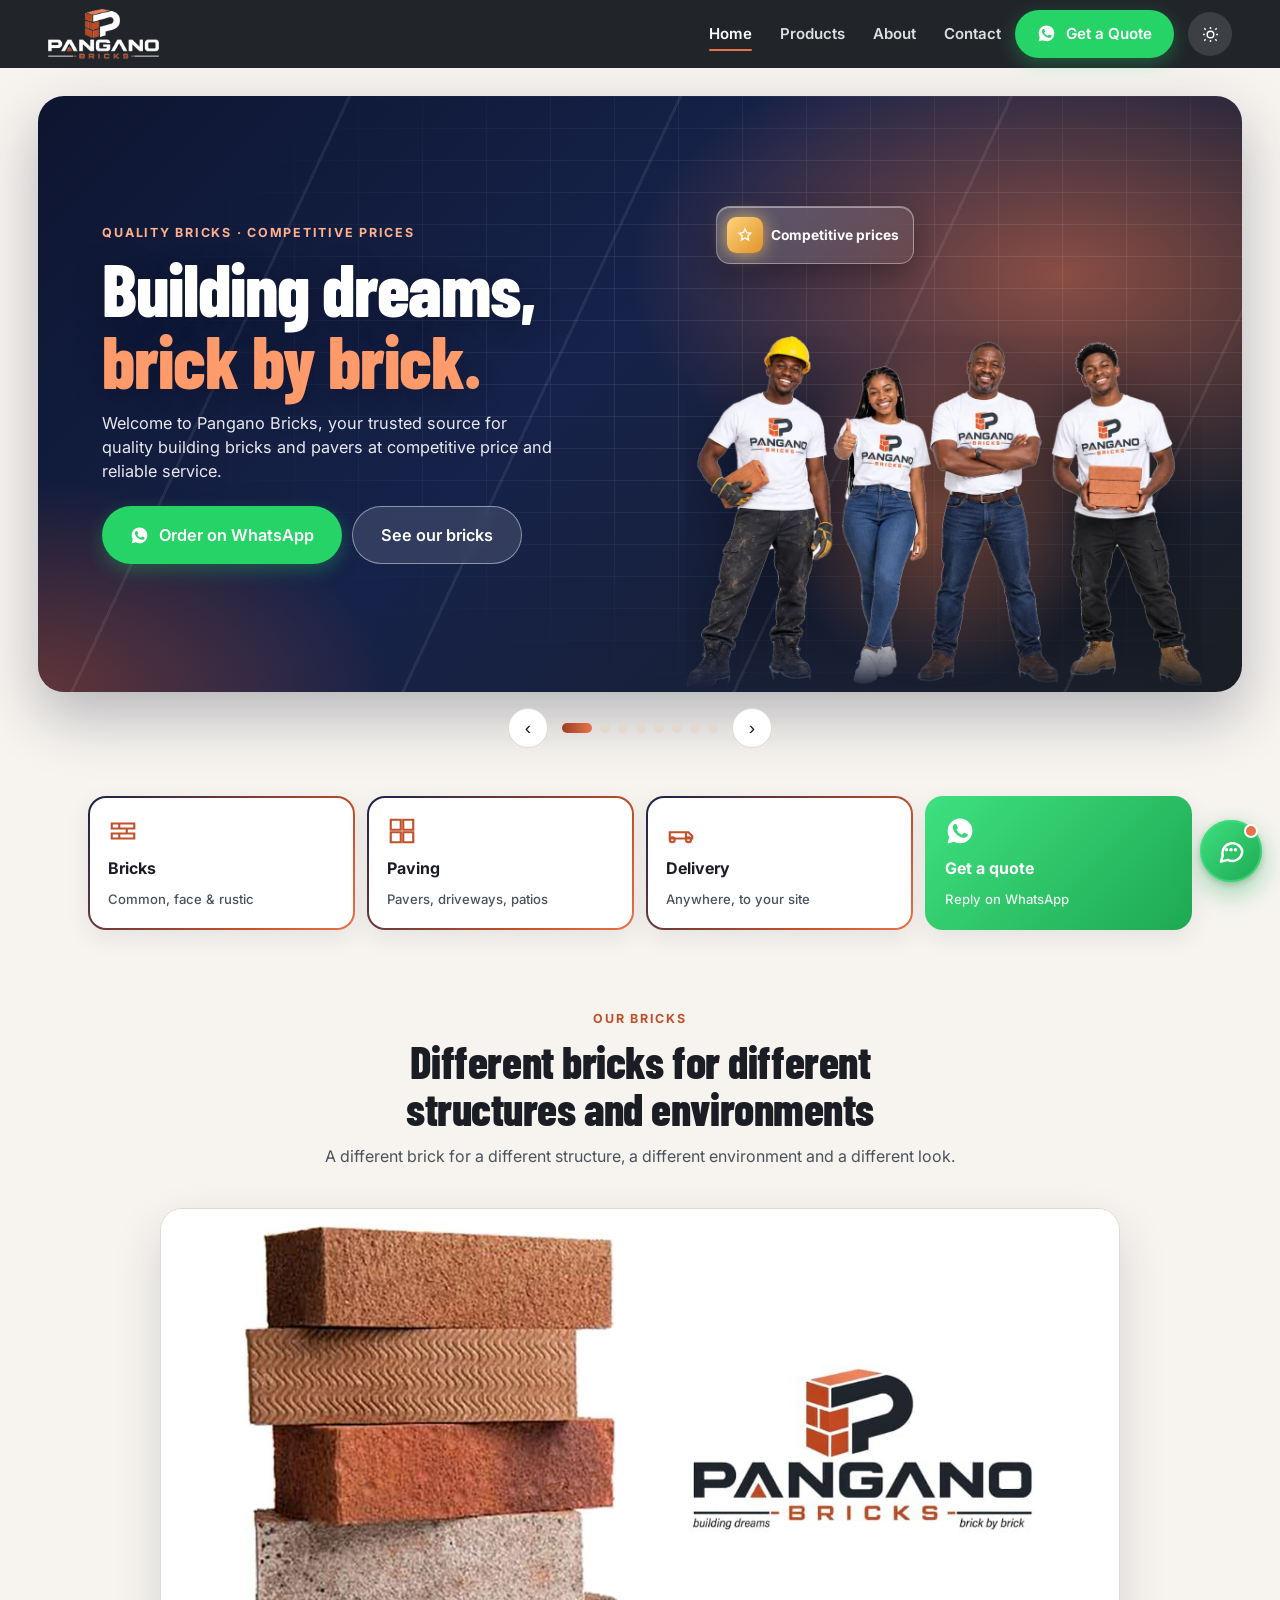
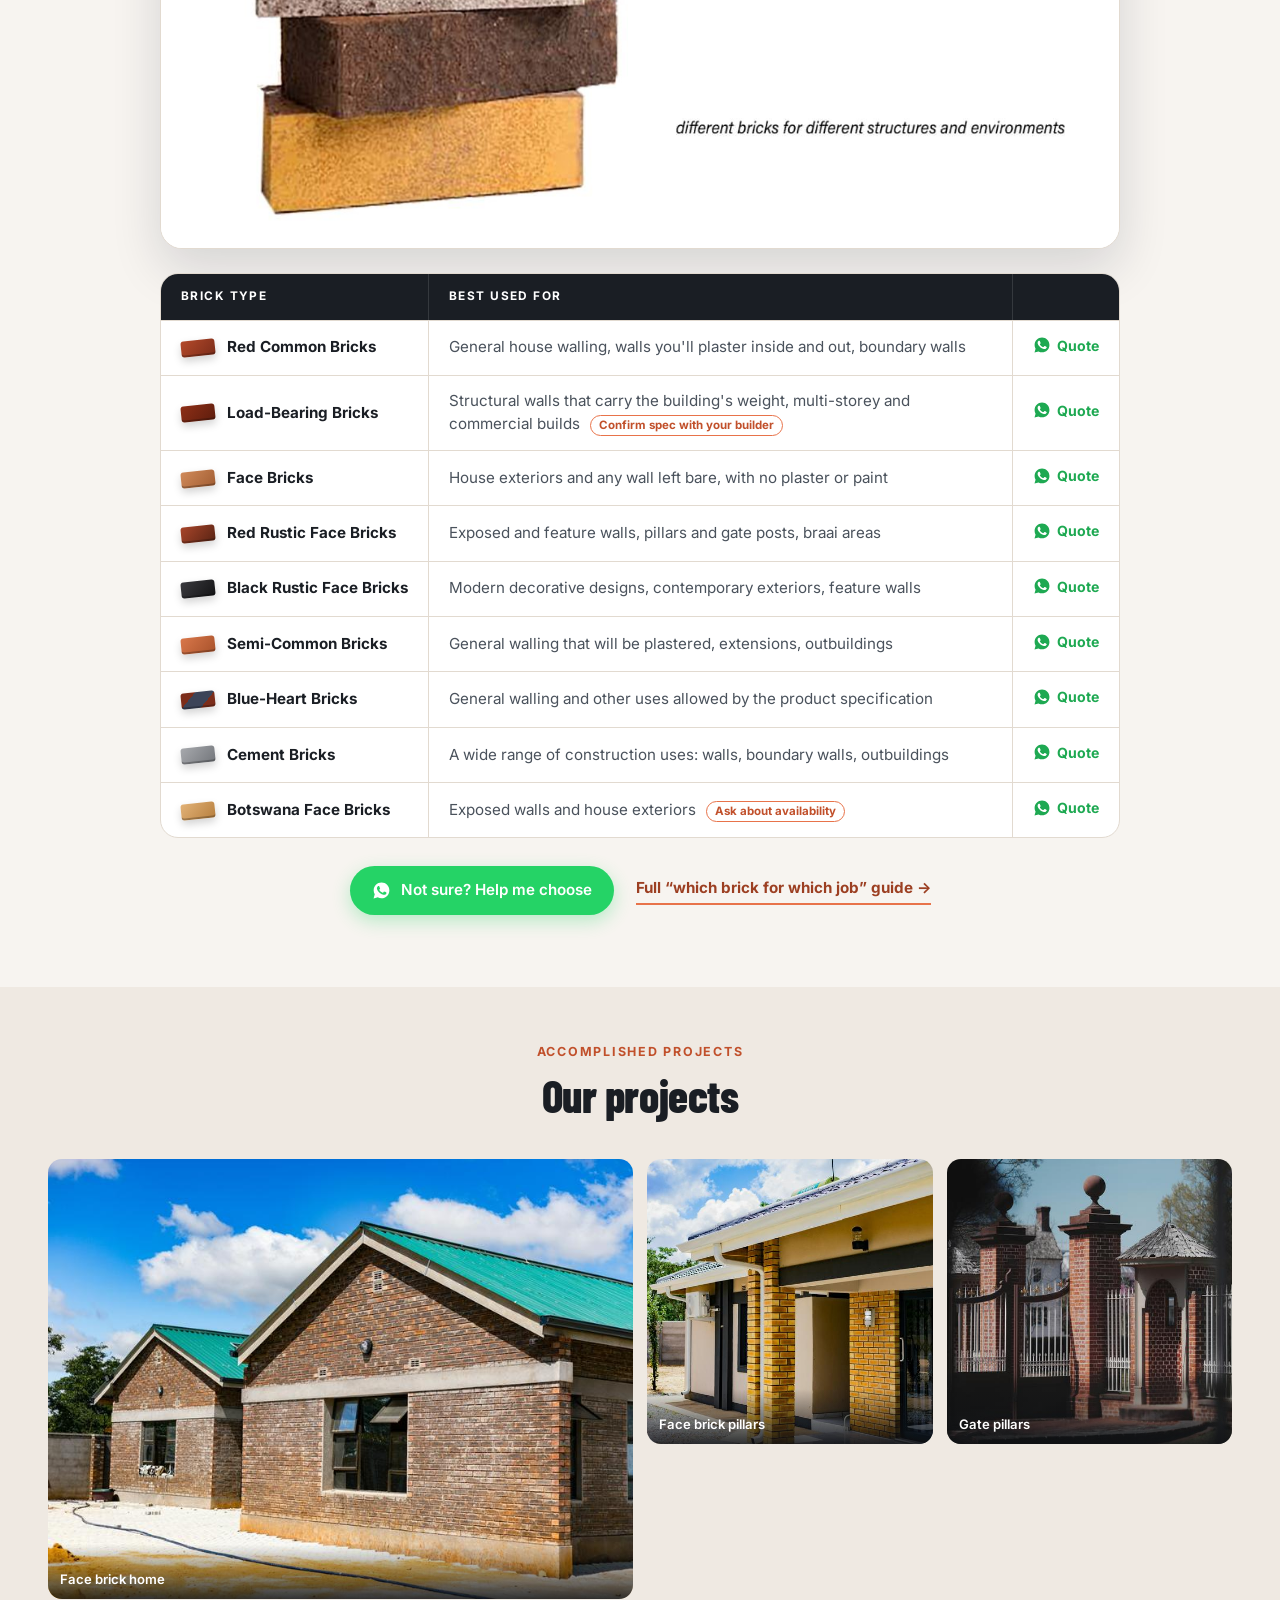
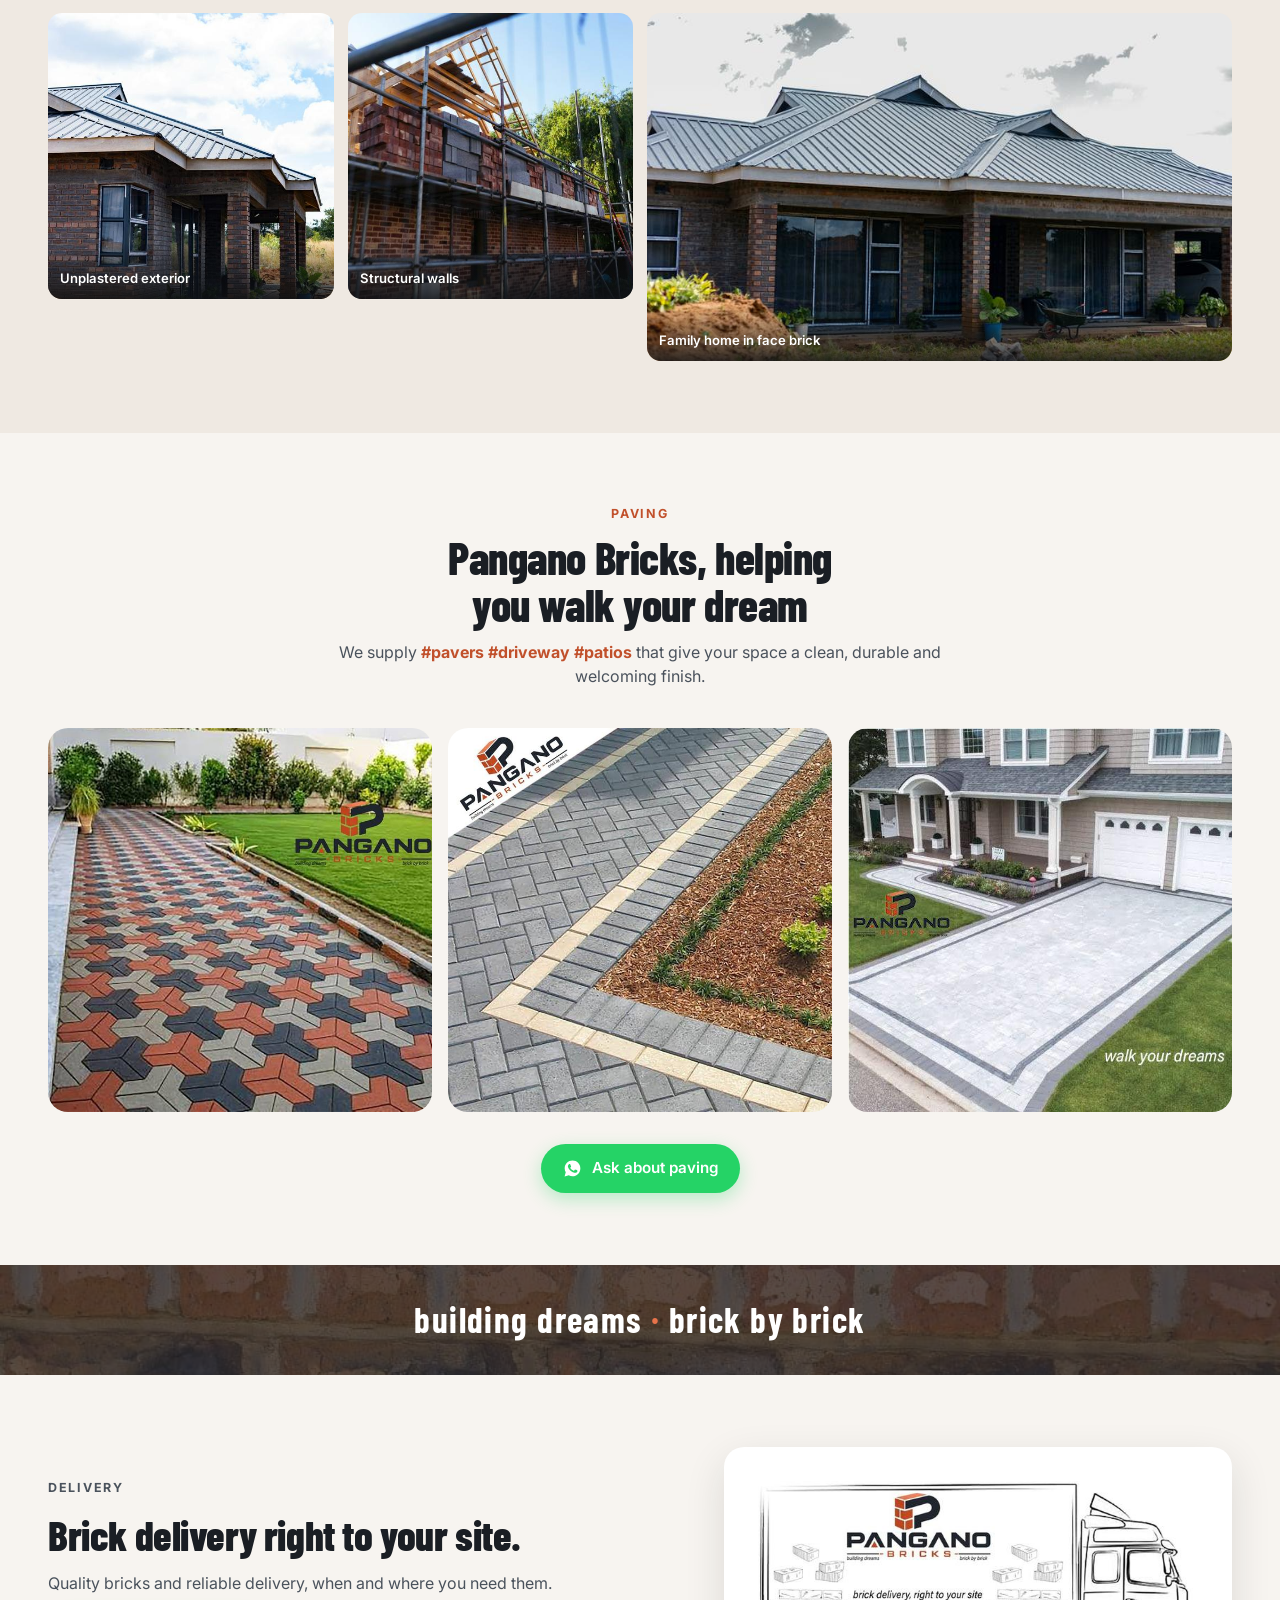
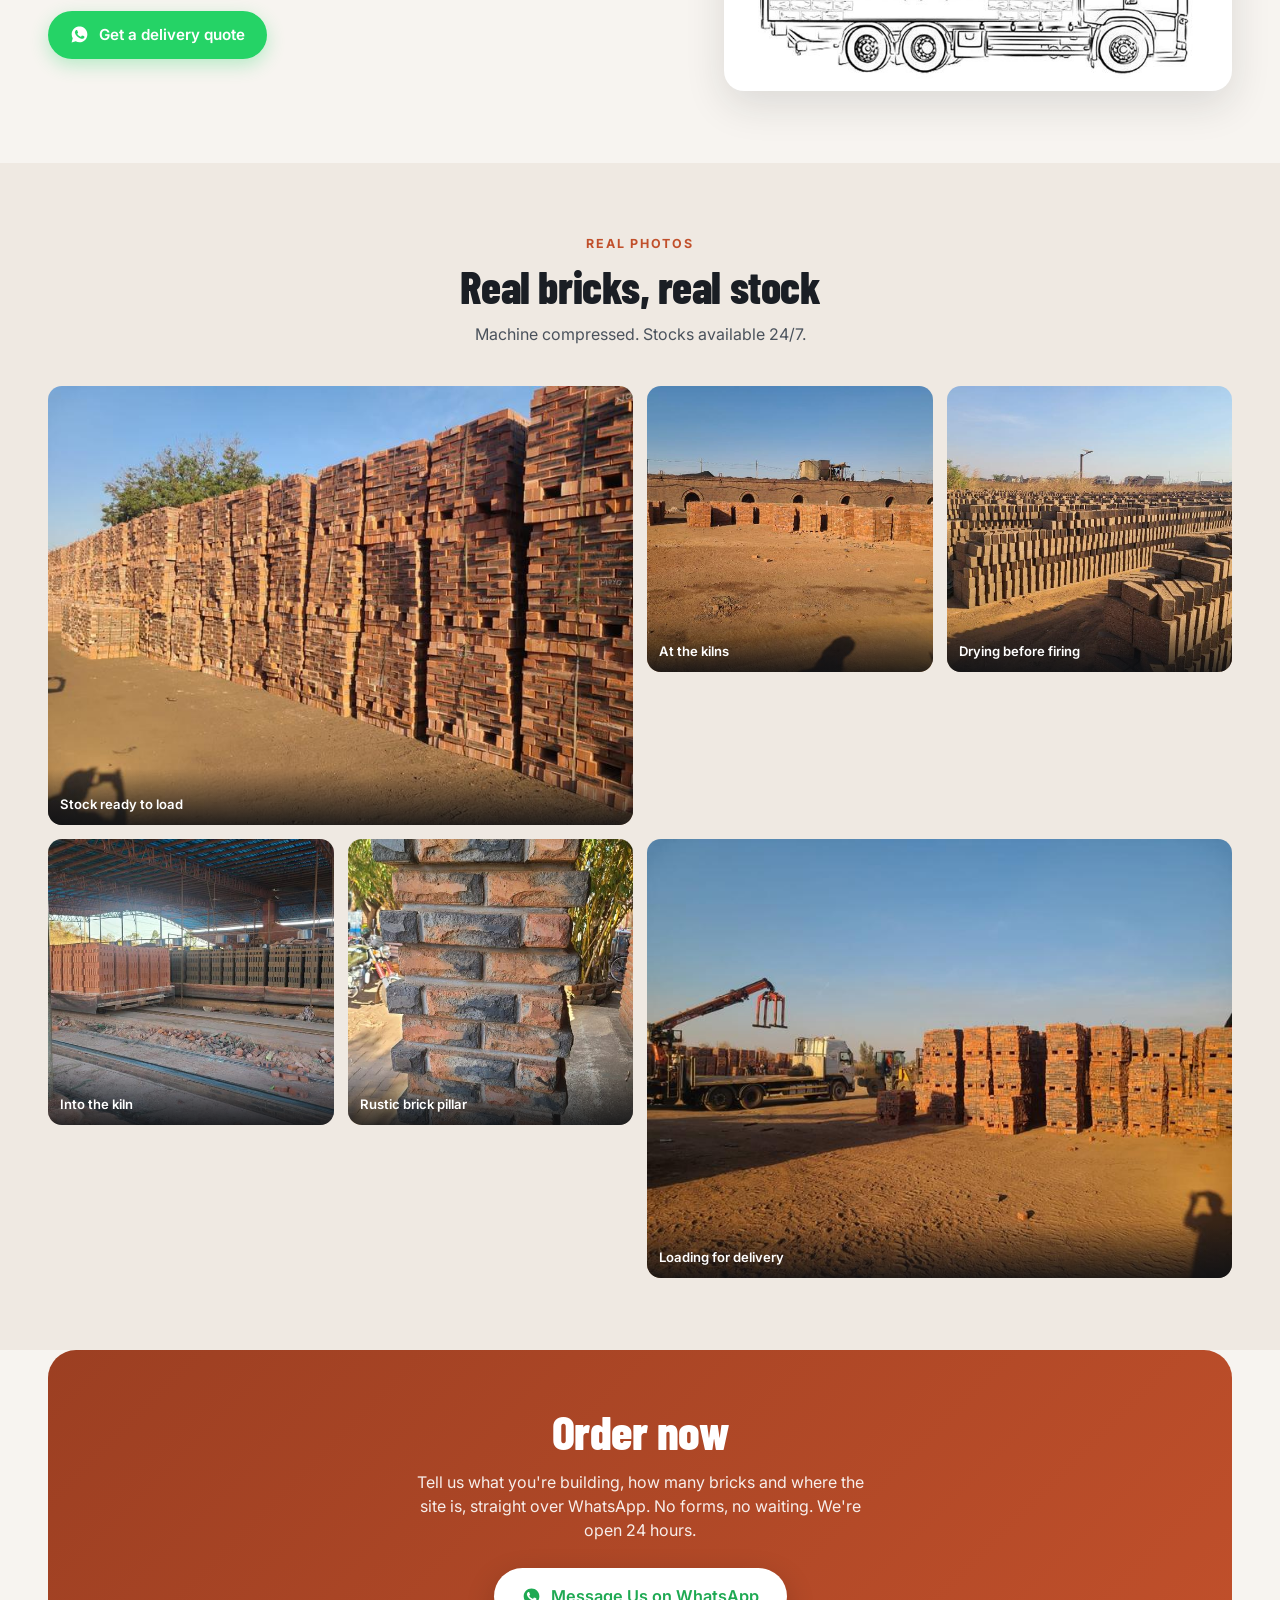
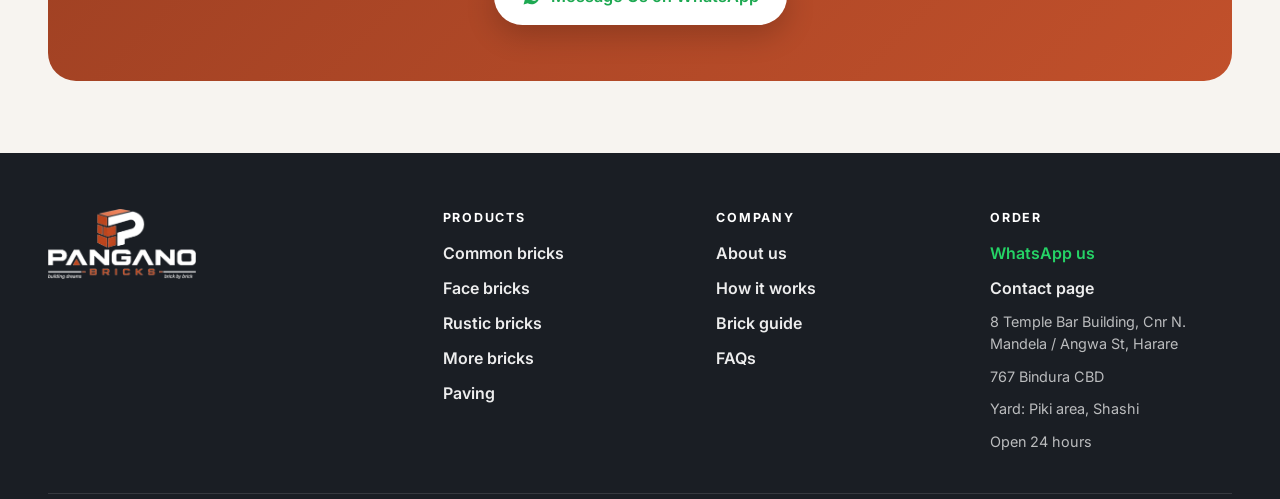
==== commit 7abd7812: "Hero: bring back the original advert pictures as slides 5-8 Co-Authored-By: Claude Opus 5.5 <noreply" ====
--- a/index.html
+++ b/index.html
@@ -75,7 +75,7 @@
     <div class="banner-slider" data-slider aria-roledescription="carousel" aria-label="Pangano Bricks highlights">
       <div class="ad-track">
 
-        <div class="banner" role="group" aria-label="1 of 4">
+        <div class="banner" role="group" aria-label="1 of 8">
           <div class="banner-art people">
             <img class="cut-people" src="assets/img/people-team.webp" alt="Four smiling people in white Pangano Bricks T-shirts, one holding a brick and one giving a thumbs up" width="1100" height="758" />
             <span class="badge b2 gold"><i><svg viewBox="0 0 24 24"><path d="M12 3l2.6 5.6 6 .7-4.5 4.1 1.2 6L12 16.4 6.7 19.4l1.2-6L3.4 9.3l6-.7z"/></svg></i>Competitive prices</span>
@@ -91,7 +91,7 @@
           </div>
         </div>
 
-        <div class="banner" role="group" aria-label="2 of 4">
+        <div class="banner" role="group" aria-label="2 of 8">
           <div class="banner-art">
             <img class="cut-stack" src="assets/img/cut-brick-stack.png" alt="Six bricks stacked: red, chevron-textured, terracotta, grey, brown and yellow" width="501" height="788" />
             <span class="badge b1"><i><svg viewBox="0 0 24 24"><path d="M3 6h18v4H3zM3 14h18v4H3zM9 6v4M15 10v4M9 14v4"/></svg></i>Common</span>
@@ -109,7 +109,7 @@
           </div>
         </div>
 
-        <div class="banner warm" role="group" aria-label="3 of 4">
+        <div class="banner warm" role="group" aria-label="3 of 8">
           <div class="banner-art">
             <img class="cut-circle" src="assets/img/cut-paving-circle.png" alt="Red, charcoal and grey interlocking pavers" width="720" height="720" loading="lazy" />
             <span class="badge b1 gold"><i><svg viewBox="0 0 24 24"><path d="M3 3h8v8H3zM13 3h8v8h-8zM3 13h8v8H3zM13 13h8v8h-8z"/></svg></i>Driveways</span>
@@ -127,7 +127,7 @@
           </div>
         </div>
 
-        <div class="banner light" role="group" aria-label="4 of 4">
+        <div class="banner light" role="group" aria-label="4 of 8">
           <div class="banner-art people">
             <img class="cut-people tall" src="assets/img/people-delivery.webp" alt="Two smiling delivery workers in Pangano Bricks T-shirts, one carrying bricks on his shoulder" width="703" height="1000" loading="lazy" />
             <span class="badge b1 green"><i><svg viewBox="0 0 24 24"><path d="M12 21s-7-6.2-7-11.5A7 7 0 0 1 19 9.5C19 14.8 12 21 12 21z"/><circle cx="12" cy="9.5" r="2.5"/></svg></i>Anywhere</span>
@@ -143,6 +143,27 @@
             </div>
           </div>
         </div>
+
+
+        <figure class="banner photo" role="group" aria-label="5 of 8">
+          <img src="assets/img/ad-brick-types.jpg" alt="Pangano Bricks advert: a stack of six brick colours and textures — different bricks for different structures and environments" width="1280" height="853" loading="lazy" />
+          <figcaption class="ad-caption">Different bricks for different structures <a href="#bricks">See types →</a></figcaption>
+        </figure>
+
+        <figure class="banner photo" role="group" aria-label="6 of 8">
+          <img src="assets/img/ad-paving-trihex-sm.jpg" alt="Pangano Bricks advert: red, charcoal and grey interlocking pavers laid along a garden walkway" width="720" height="680" loading="lazy" />
+          <figcaption class="ad-caption">Interlocking paving for walkways &amp; patios <a href="#paving">See paving →</a></figcaption>
+        </figure>
+
+        <figure class="banner photo" role="group" aria-label="7 of 8">
+          <img src="assets/img/ad-paving-herringbone-sm.jpg" alt="Pangano Bricks advert: grey herringbone paving with a cream border beside a garden bed" width="720" height="720" loading="lazy" />
+          <figcaption class="ad-caption">Driveways, borders &amp; edging <a href="#paving">See paving →</a></figcaption>
+        </figure>
+
+        <figure class="banner photo" role="group" aria-label="8 of 8">
+          <img src="assets/img/ad-delivery.jpg" alt="Pangano Bricks advert: delivery truck — brick delivery, right to your site" width="1225" height="588" loading="lazy" />
+          <figcaption class="ad-caption">Brick delivery right to your site <a href="#delivery">How it works →</a></figcaption>
+        </figure>
 
       </div>
       <div class="ad-controls">
--- a/styles.css
+++ b/styles.css
@@ -809,3 +809,14 @@
 .paving-grid img { width: 100%; height: 100%; object-fit: cover; transition: transform 0.6s ease; }
 .paving-grid figure:hover img { transform: scale(1.04); }
 .hash { display: inline-block; font-weight: 700; color: var(--brand); }
+
+/* ============ Hero: the original advert pictures as slides ============ */
+.banner.photo { padding: 0; gap: 0; margin: 0; min-width: 0; width: 100%; align-items: stretch; justify-content: flex-end; background: #fff; }
+.banner.photo::before, .banner.photo::after { display: none; }
+.banner.photo img { flex: 1 1 0; width: 100%; max-width: 100%; min-width: 0; min-height: 220px; height: 0; object-fit: contain; background: #fff; }
+.banner.photo .ad-caption {
+  display: flex; align-items: center; justify-content: space-between; gap: 12px;
+  padding: 14px 18px; background: var(--ink-fixed); color: #fff; font-size: 0.95rem; font-weight: 600;
+}
+.banner.photo .ad-caption a { color: var(--brand-light); white-space: nowrap; font-weight: 700; }
+@media (min-width: 900px) { .banner.photo { flex-direction: column; align-items: stretch; padding: 0; } }
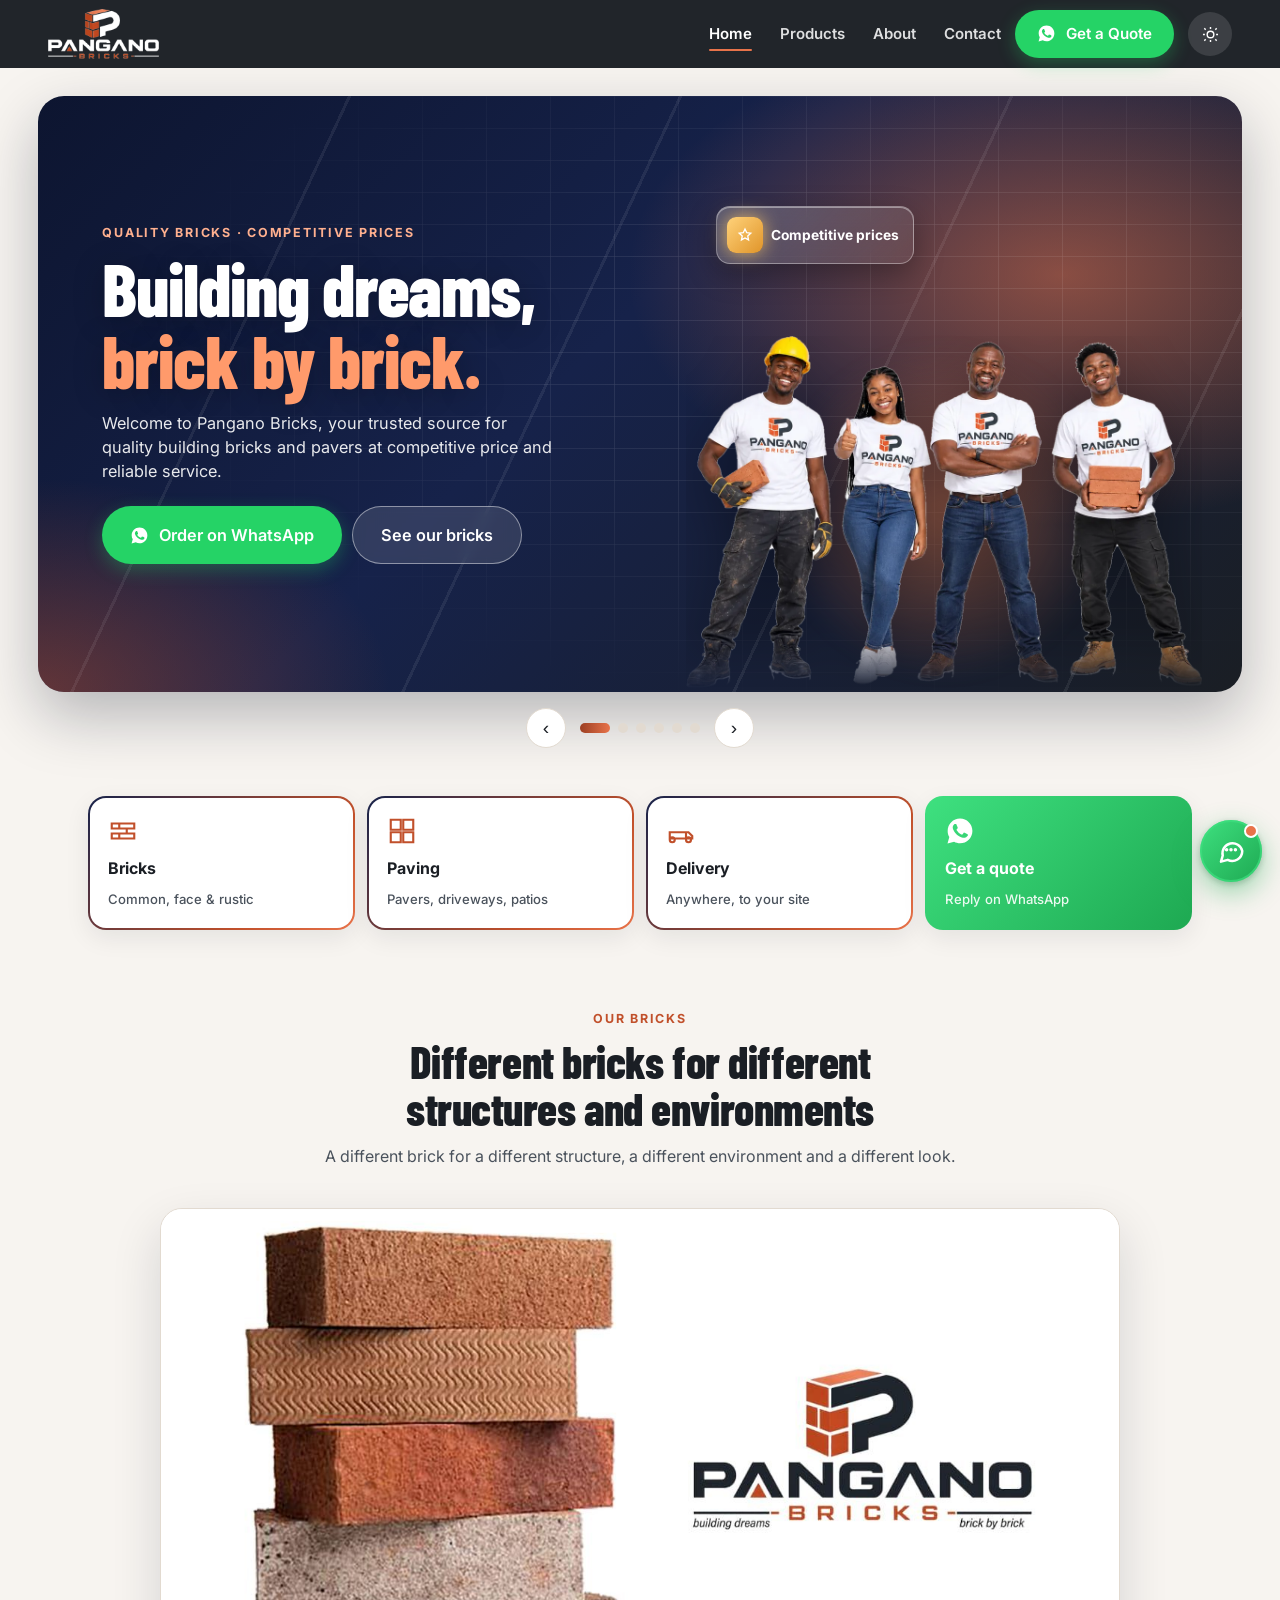
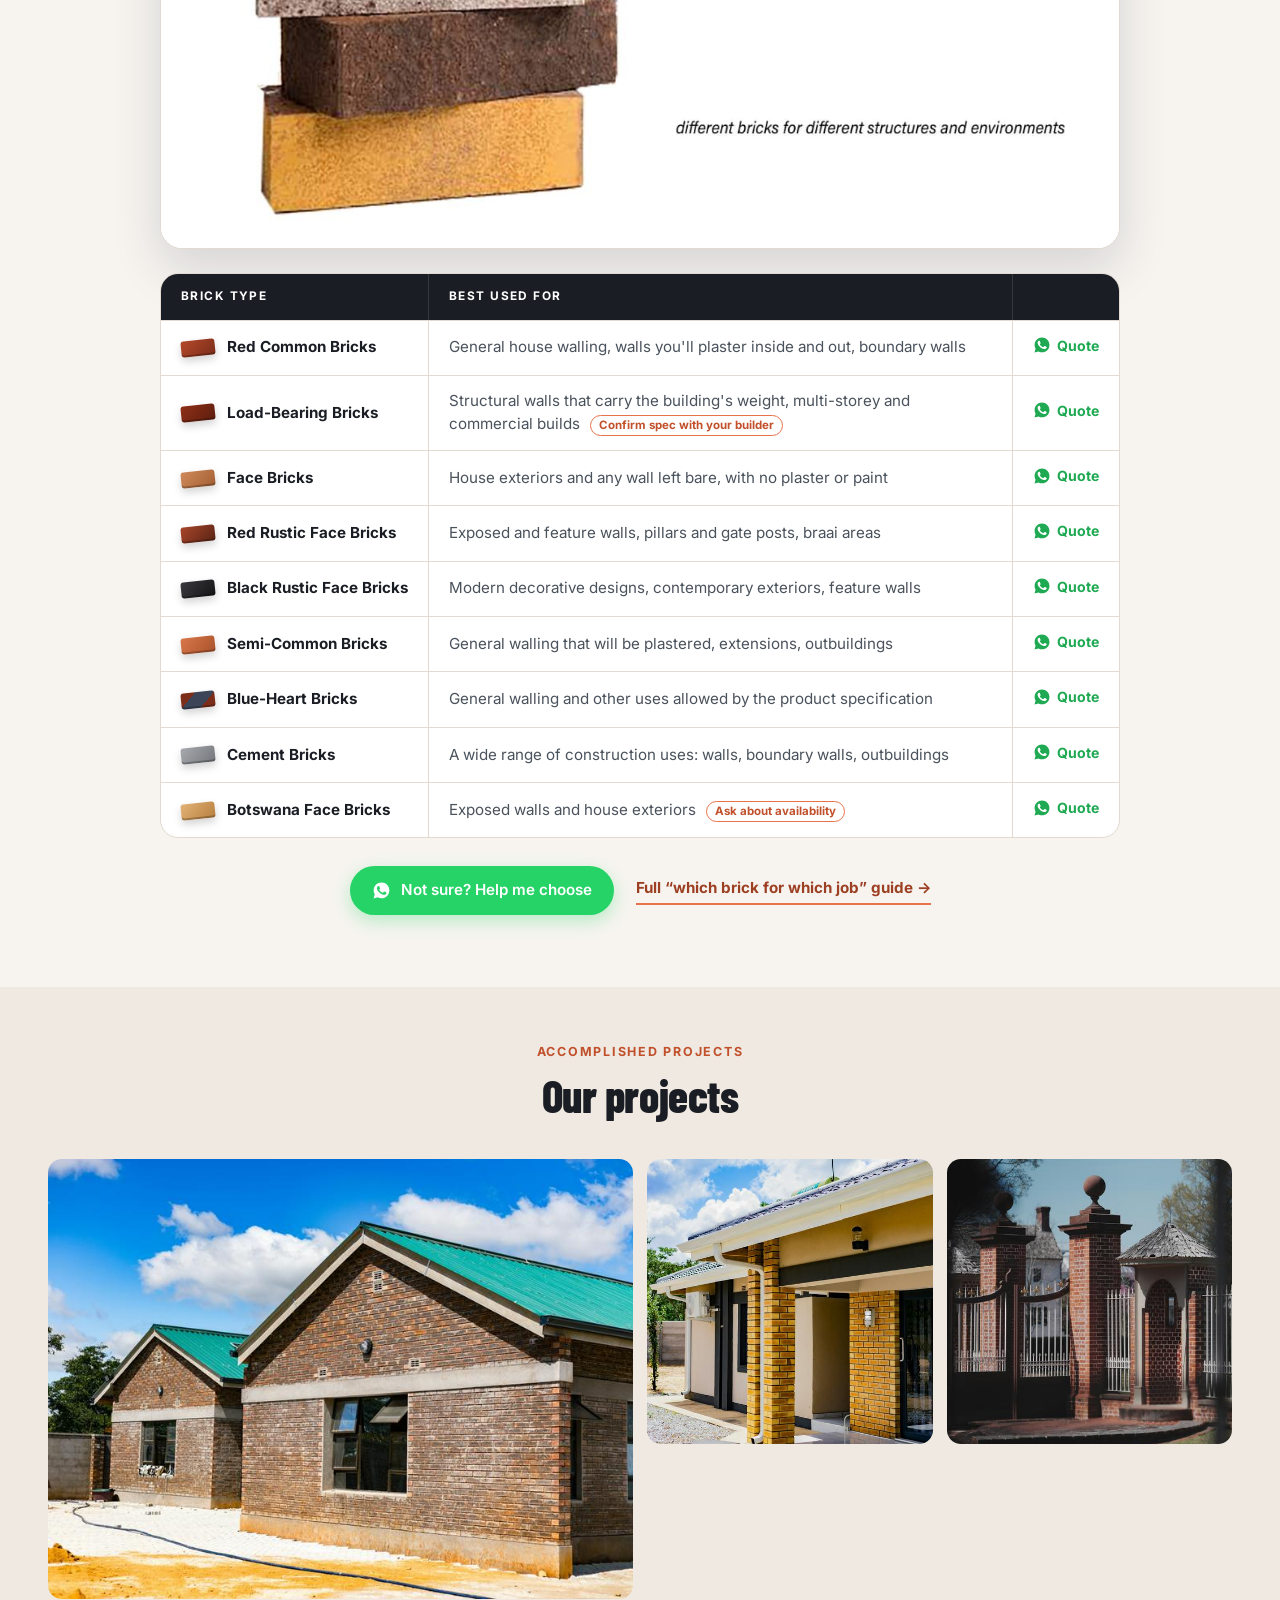
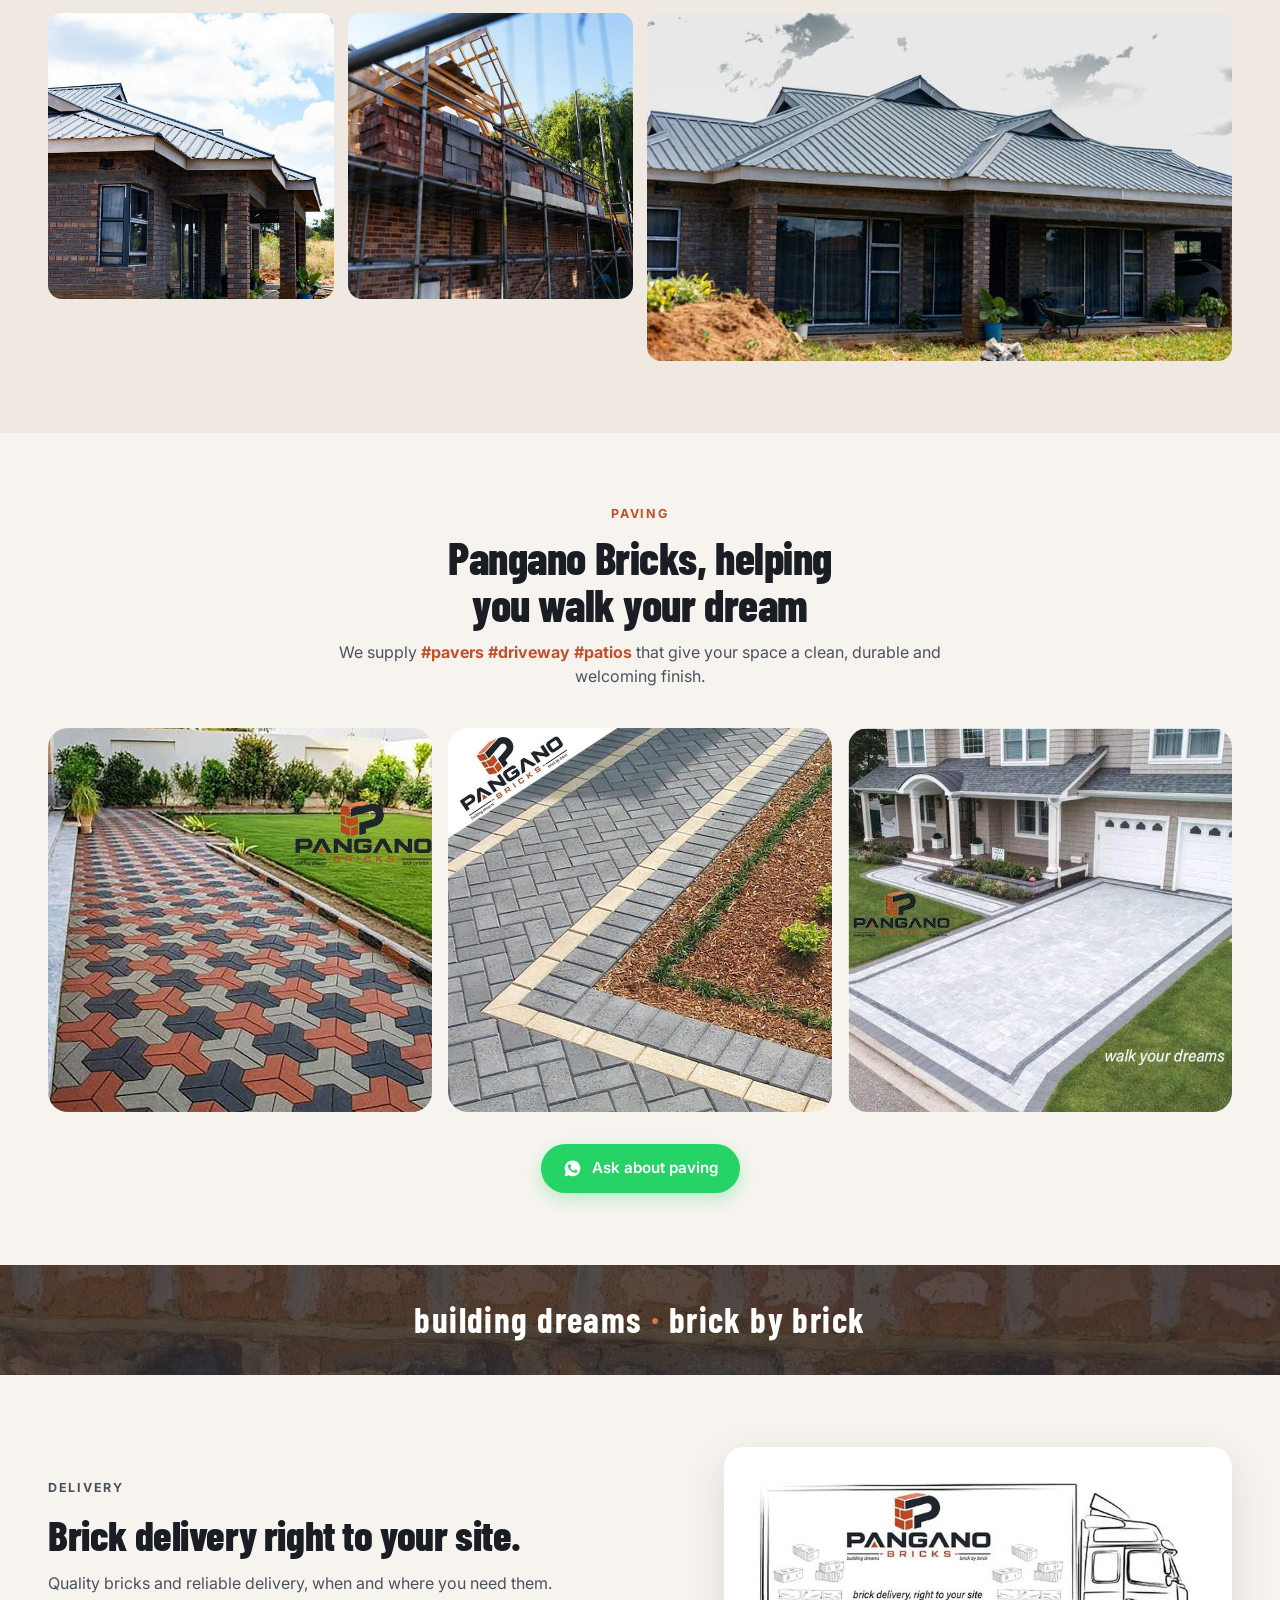
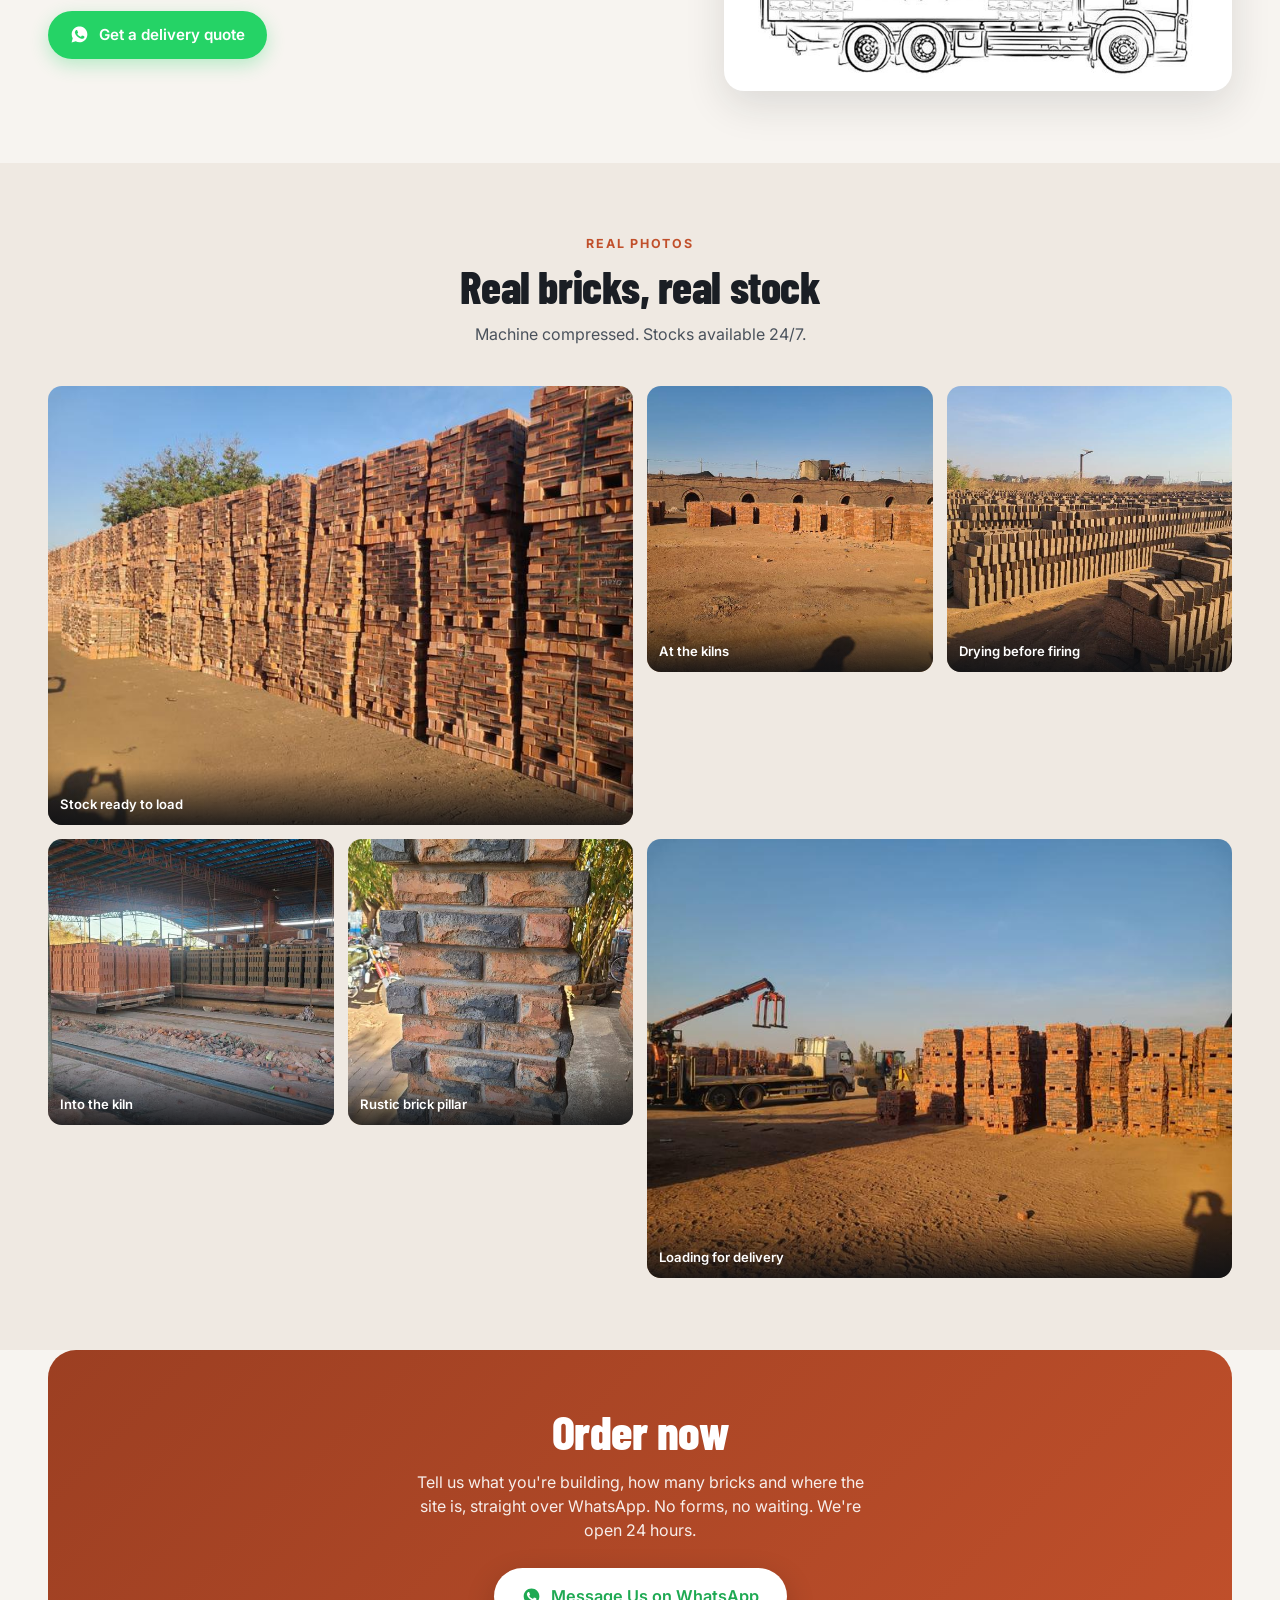
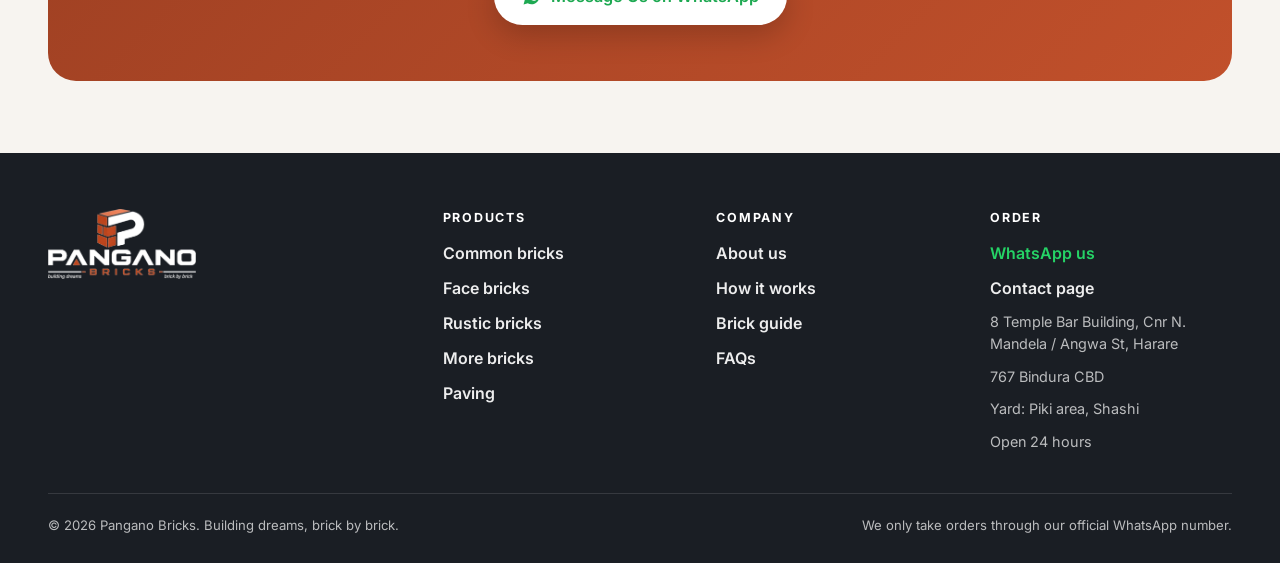
==== commit 6d2d3a51: "Hero: drop the brick-stack and paving slides; projects: pictures only Co-Authored-By: Claude Opus 5." ====
--- a/index.html
+++ b/index.html
@@ -75,7 +75,7 @@
     <div class="banner-slider" data-slider aria-roledescription="carousel" aria-label="Pangano Bricks highlights">
       <div class="ad-track">
 
-        <div class="banner" role="group" aria-label="1 of 8">
+        <div class="banner" role="group" aria-label="1 of 6">
           <div class="banner-art people">
             <img class="cut-people" src="assets/img/people-team.webp" alt="Four smiling people in white Pangano Bricks T-shirts, one holding a brick and one giving a thumbs up" width="1100" height="758" />
             <span class="badge b2 gold"><i><svg viewBox="0 0 24 24"><path d="M12 3l2.6 5.6 6 .7-4.5 4.1 1.2 6L12 16.4 6.7 19.4l1.2-6L3.4 9.3l6-.7z"/></svg></i>Competitive prices</span>
@@ -91,43 +91,7 @@
           </div>
         </div>
 
-        <div class="banner" role="group" aria-label="2 of 8">
-          <div class="banner-art">
-            <img class="cut-stack" src="assets/img/cut-brick-stack.png" alt="Six bricks stacked: red, chevron-textured, terracotta, grey, brown and yellow" width="501" height="788" />
-            <span class="badge b1"><i><svg viewBox="0 0 24 24"><path d="M3 6h18v4H3zM3 14h18v4H3zM9 6v4M15 10v4M9 14v4"/></svg></i>Common</span>
-            <span class="badge b2 gold"><i><svg viewBox="0 0 24 24"><path d="M12 3l2.6 5.6 6 .7-4.5 4.1 1.2 6L12 16.4 6.7 19.4l1.2-6L3.4 9.3l6-.7z"/></svg></i>Face</span>
-            <span class="badge b3"><i><svg viewBox="0 0 24 24"><path d="M4 20V8l8-5 8 5v12M9 20v-6h6v6"/></svg></i>Rustic</span>
-          </div>
-          <div class="banner-copy">
-            <p class="eyebrow">Bricks for every build</p>
-            <h2>Different bricks for <span class="hl">every build.</span></h2>
-            <p class="banner-sub">Red common, load-bearing, face, red and black rustic, semi-common and cement bricks. One supplier for the whole build.</p>
-            <div class="banner-actions">
-              <a class="btn btn-whatsapp btn-lg" href="https://wa.me/263772360468?text=Hi%20Pangano%20Bricks%2C%20I%27d%20like%20a%20quote." target="_blank" rel="noopener"><svg class="icon"><use href="#i-wa"/></svg> Order on WhatsApp</a>
-              <a class="btn btn-glass btn-lg" href="#bricks">See brick types</a>
-            </div>
-          </div>
-        </div>
-
-        <div class="banner warm" role="group" aria-label="3 of 8">
-          <div class="banner-art">
-            <img class="cut-circle" src="assets/img/cut-paving-circle.png" alt="Red, charcoal and grey interlocking pavers" width="720" height="720" loading="lazy" />
-            <span class="badge b1 gold"><i><svg viewBox="0 0 24 24"><path d="M3 3h8v8H3zM13 3h8v8h-8zM3 13h8v8H3zM13 13h8v8h-8z"/></svg></i>Driveways</span>
-            <span class="badge b2"><i><svg viewBox="0 0 24 24"><path d="M4 20h16M6 20V10l6-5 6 5v10"/></svg></i>Patios</span>
-            <span class="badge b3 gold"><i><svg viewBox="0 0 24 24"><path d="M5 21l4-18M15 3l4 18M12 6v2M12 11v2M12 16v2"/></svg></i>Walkways</span>
-          </div>
-          <div class="banner-copy">
-            <p class="eyebrow" style="color:#ffd27a">Paving</p>
-            <h2>Paving that <span class="hl">turns heads.</span></h2>
-            <p class="banner-sub">Interlocking pavers, herringbone driveways and borders in red, charcoal and grey.</p>
-            <div class="banner-actions">
-              <a class="btn btn-whatsapp btn-lg" href="https://wa.me/263772360468?text=Hi%20Pangano%20Bricks%2C%20I%27d%20like%20to%20ask%20about%20paving." target="_blank" rel="noopener"><svg class="icon"><use href="#i-wa"/></svg> Ask about paving</a>
-              <a class="btn btn-glass btn-lg" href="#paving">See paving</a>
-            </div>
-          </div>
-        </div>
-
-        <div class="banner light" role="group" aria-label="4 of 8">
+        <div class="banner light" role="group" aria-label="2 of 6">
           <div class="banner-art people">
             <img class="cut-people tall" src="assets/img/people-delivery.webp" alt="Two smiling delivery workers in Pangano Bricks T-shirts, one carrying bricks on his shoulder" width="703" height="1000" loading="lazy" />
             <span class="badge b1 green"><i><svg viewBox="0 0 24 24"><path d="M12 21s-7-6.2-7-11.5A7 7 0 0 1 19 9.5C19 14.8 12 21 12 21z"/><circle cx="12" cy="9.5" r="2.5"/></svg></i>Anywhere</span>
@@ -145,22 +109,22 @@
         </div>
 
 
-        <figure class="banner photo" role="group" aria-label="5 of 8">
+        <figure class="banner photo" role="group" aria-label="3 of 6">
           <img src="assets/img/ad-brick-types.jpg" alt="Pangano Bricks advert: a stack of six brick colours and textures — different bricks for different structures and environments" width="1280" height="853" loading="lazy" />
           <figcaption class="ad-caption">Different bricks for different structures <a href="#bricks">See types →</a></figcaption>
         </figure>
 
-        <figure class="banner photo" role="group" aria-label="6 of 8">
+        <figure class="banner photo" role="group" aria-label="4 of 6">
           <img src="assets/img/ad-paving-trihex-sm.jpg" alt="Pangano Bricks advert: red, charcoal and grey interlocking pavers laid along a garden walkway" width="720" height="680" loading="lazy" />
           <figcaption class="ad-caption">Interlocking paving for walkways &amp; patios <a href="#paving">See paving →</a></figcaption>
         </figure>
 
-        <figure class="banner photo" role="group" aria-label="7 of 8">
+        <figure class="banner photo" role="group" aria-label="5 of 6">
           <img src="assets/img/ad-paving-herringbone-sm.jpg" alt="Pangano Bricks advert: grey herringbone paving with a cream border beside a garden bed" width="720" height="720" loading="lazy" />
           <figcaption class="ad-caption">Driveways, borders &amp; edging <a href="#paving">See paving →</a></figcaption>
         </figure>
 
-        <figure class="banner photo" role="group" aria-label="8 of 8">
+        <figure class="banner photo" role="group" aria-label="6 of 6">
           <img src="assets/img/ad-delivery.jpg" alt="Pangano Bricks advert: delivery truck — brick delivery, right to your site" width="1225" height="588" loading="lazy" />
           <figcaption class="ad-caption">Brick delivery right to your site <a href="#delivery">How it works →</a></figcaption>
         </figure>
@@ -270,12 +234,12 @@
       <h2>Our projects</h2>
     </div>
     <div class="yard-grid" data-stagger>
-      <figure class="wide reveal"><img src="assets/img/use-face-sm.jpg" alt="A face brick house with a green roof" loading="lazy" /><figcaption>Face brick home</figcaption></figure>
-      <figure class="reveal"><img src="assets/img/use-face-yellow-sm.jpg" alt="Yellow face brick pillars on a veranda" loading="lazy" /><figcaption>Face brick pillars</figcaption></figure>
-      <figure class="reveal"><img src="assets/img/use-pillars-sm.jpg" alt="Brick gate pillars with a steel gate" loading="lazy" /><figcaption>Gate pillars</figcaption></figure>
-      <figure class="reveal"><img src="assets/img/use-face-2-sm.jpg" alt="A grey-roofed face brick house" loading="lazy" /><figcaption>Unplastered exterior</figcaption></figure>
-      <figure class="reveal"><img src="assets/img/use-common-sm.jpg" alt="A house under construction with brick walls" loading="lazy" /><figcaption>Structural walls</figcaption></figure>
-      <figure class="wide reveal"><img src="assets/img/use-face-3-sm.jpg" alt="A wide face brick house with a grey roof" loading="lazy" /><figcaption>Family home in face brick</figcaption></figure>
+      <figure class="wide reveal"><img src="assets/img/use-face-sm.jpg" alt="A face brick house with a green roof" loading="lazy" /></figure>
+      <figure class="reveal"><img src="assets/img/use-face-yellow-sm.jpg" alt="Yellow face brick pillars on a veranda" loading="lazy" /></figure>
+      <figure class="reveal"><img src="assets/img/use-pillars-sm.jpg" alt="Brick gate pillars with a steel gate" loading="lazy" /></figure>
+      <figure class="reveal"><img src="assets/img/use-face-2-sm.jpg" alt="A grey-roofed face brick house" loading="lazy" /></figure>
+      <figure class="reveal"><img src="assets/img/use-common-sm.jpg" alt="A house under construction with brick walls" loading="lazy" /></figure>
+      <figure class="wide reveal"><img src="assets/img/use-face-3-sm.jpg" alt="A wide face brick house with a grey roof" loading="lazy" /></figure>
     </div>
   </section>
 
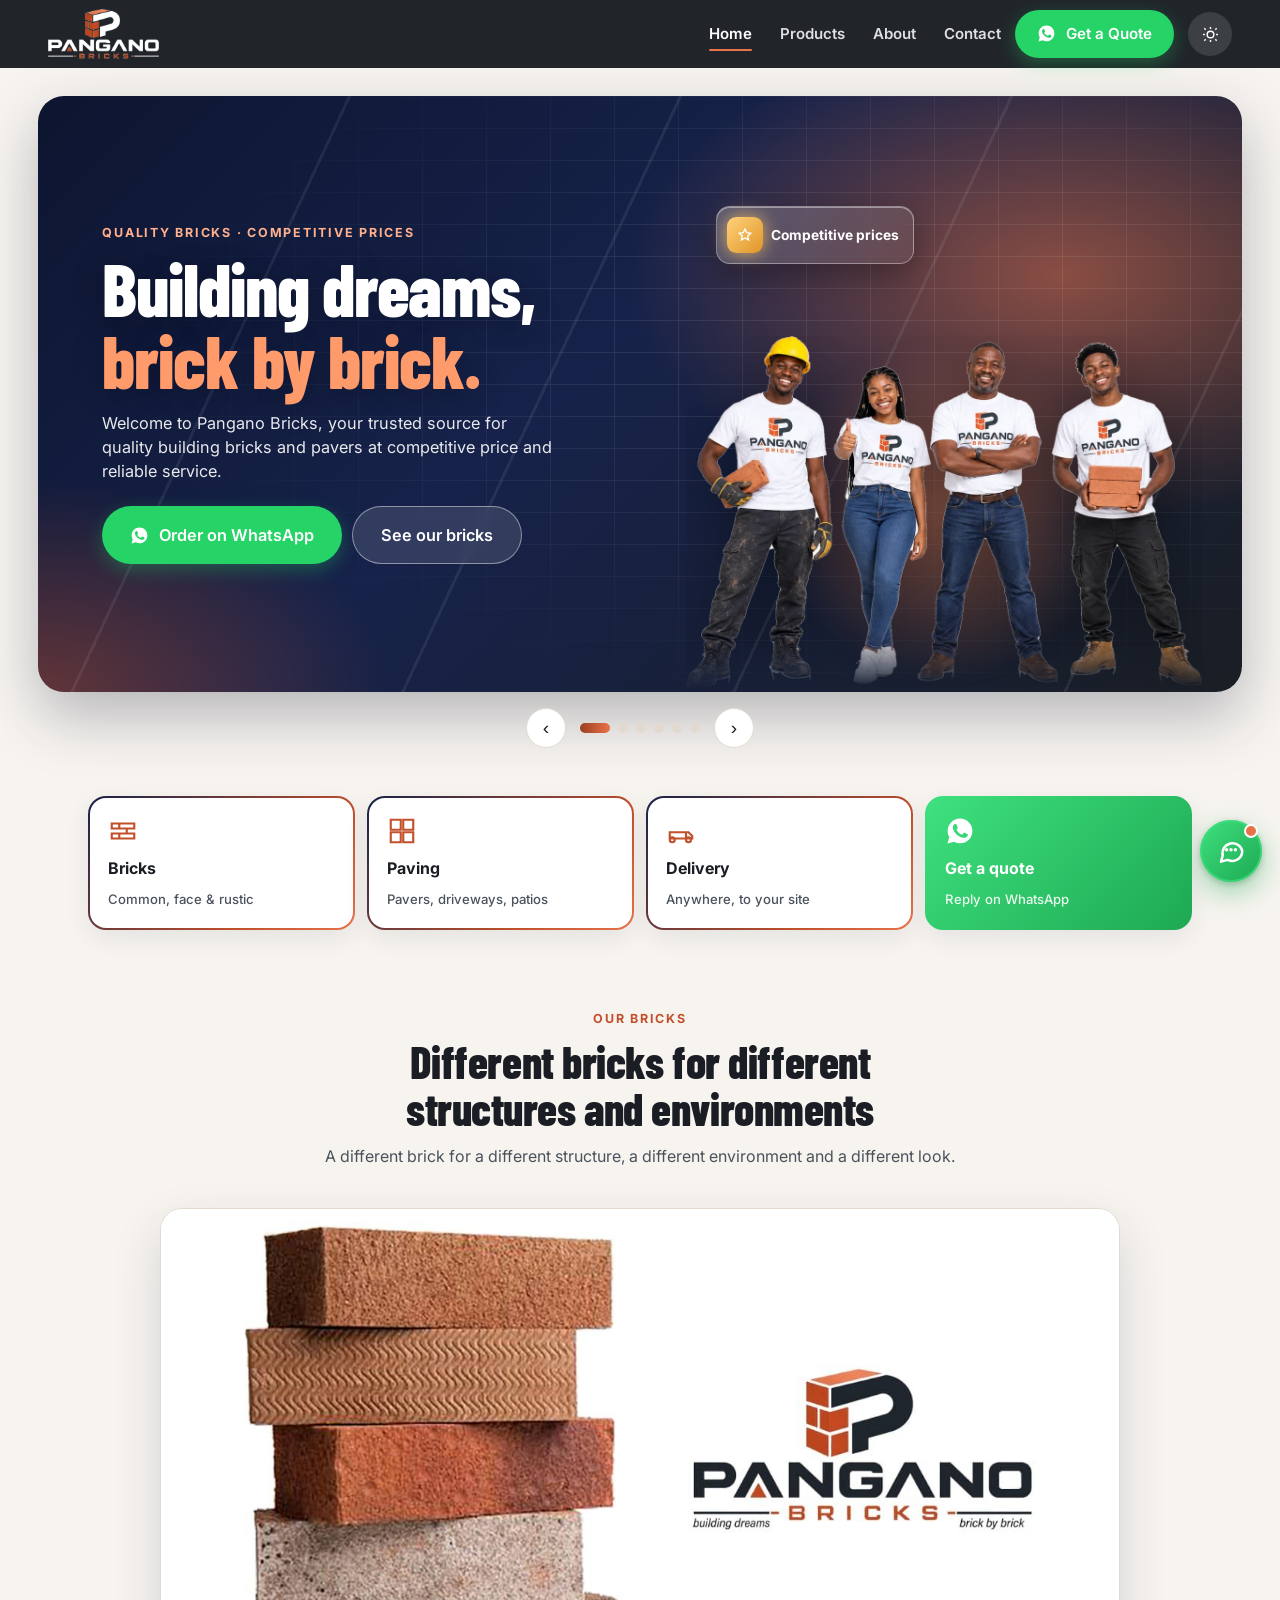
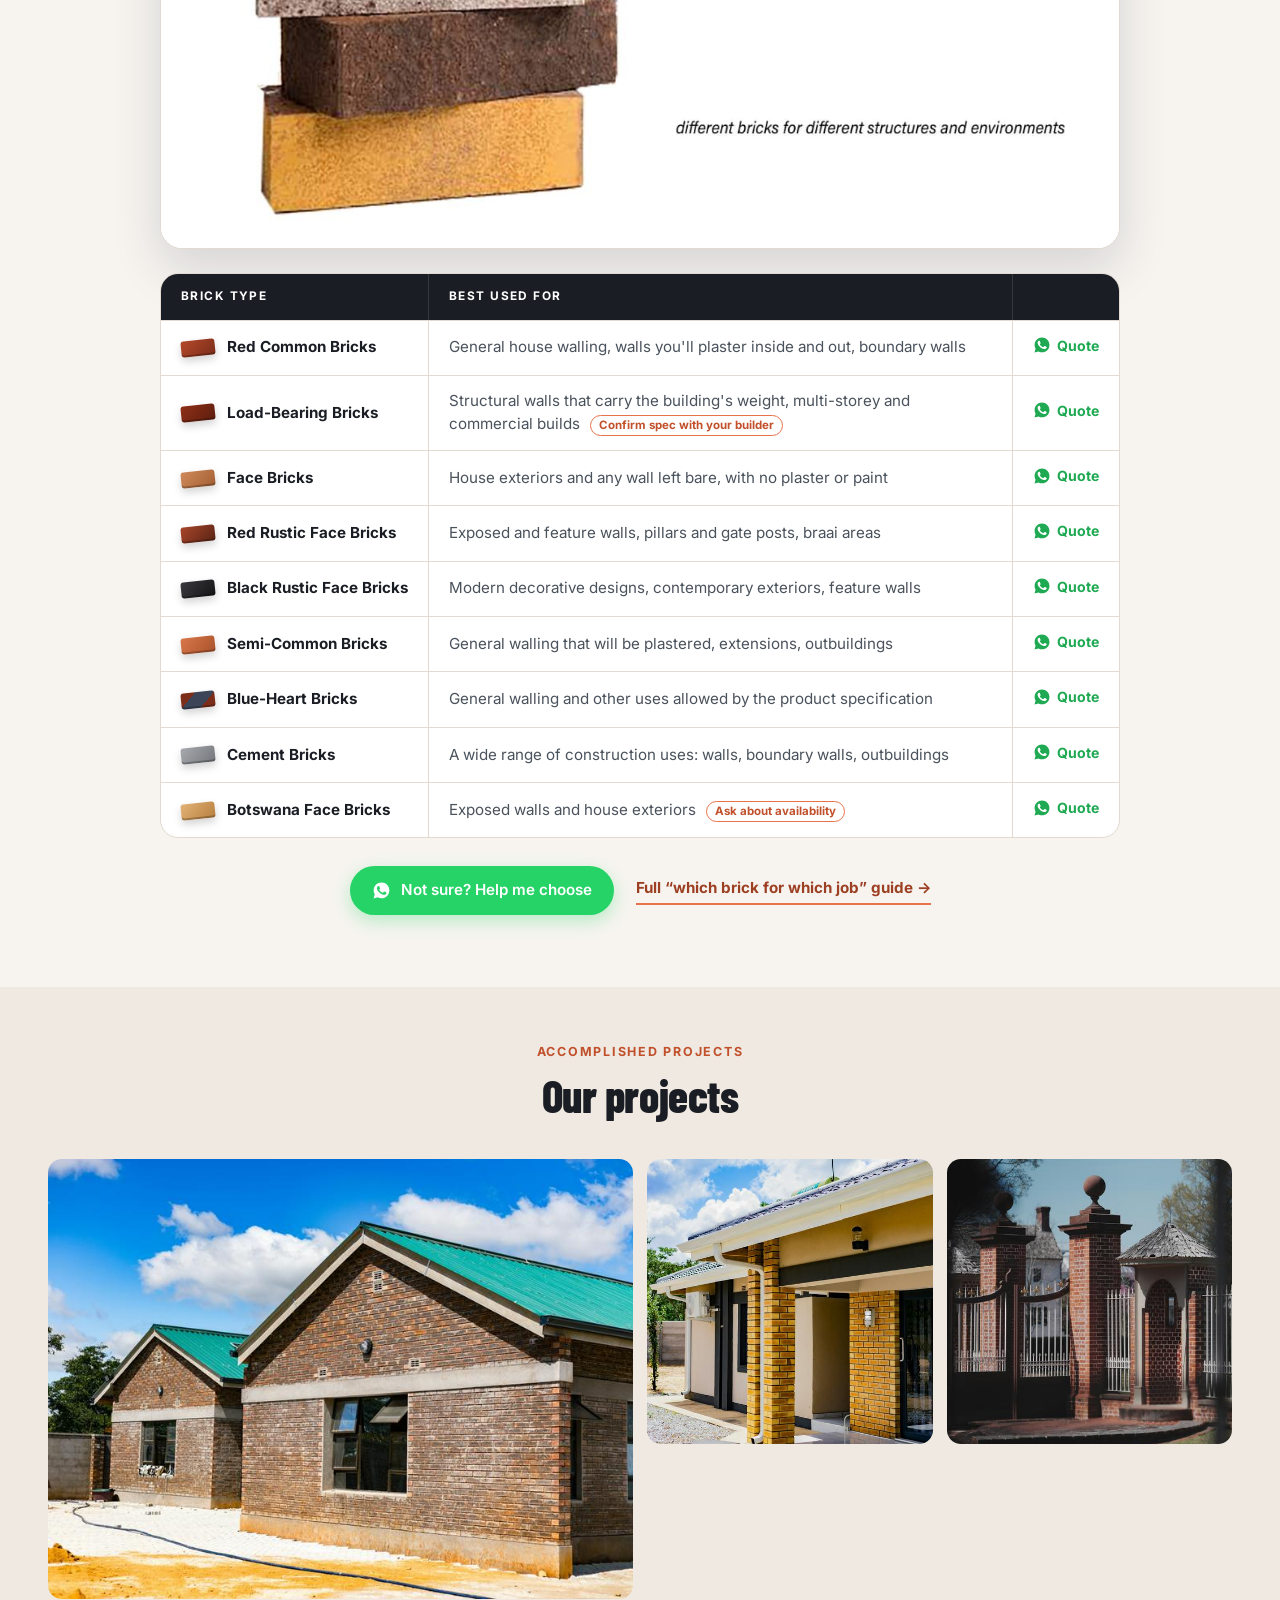
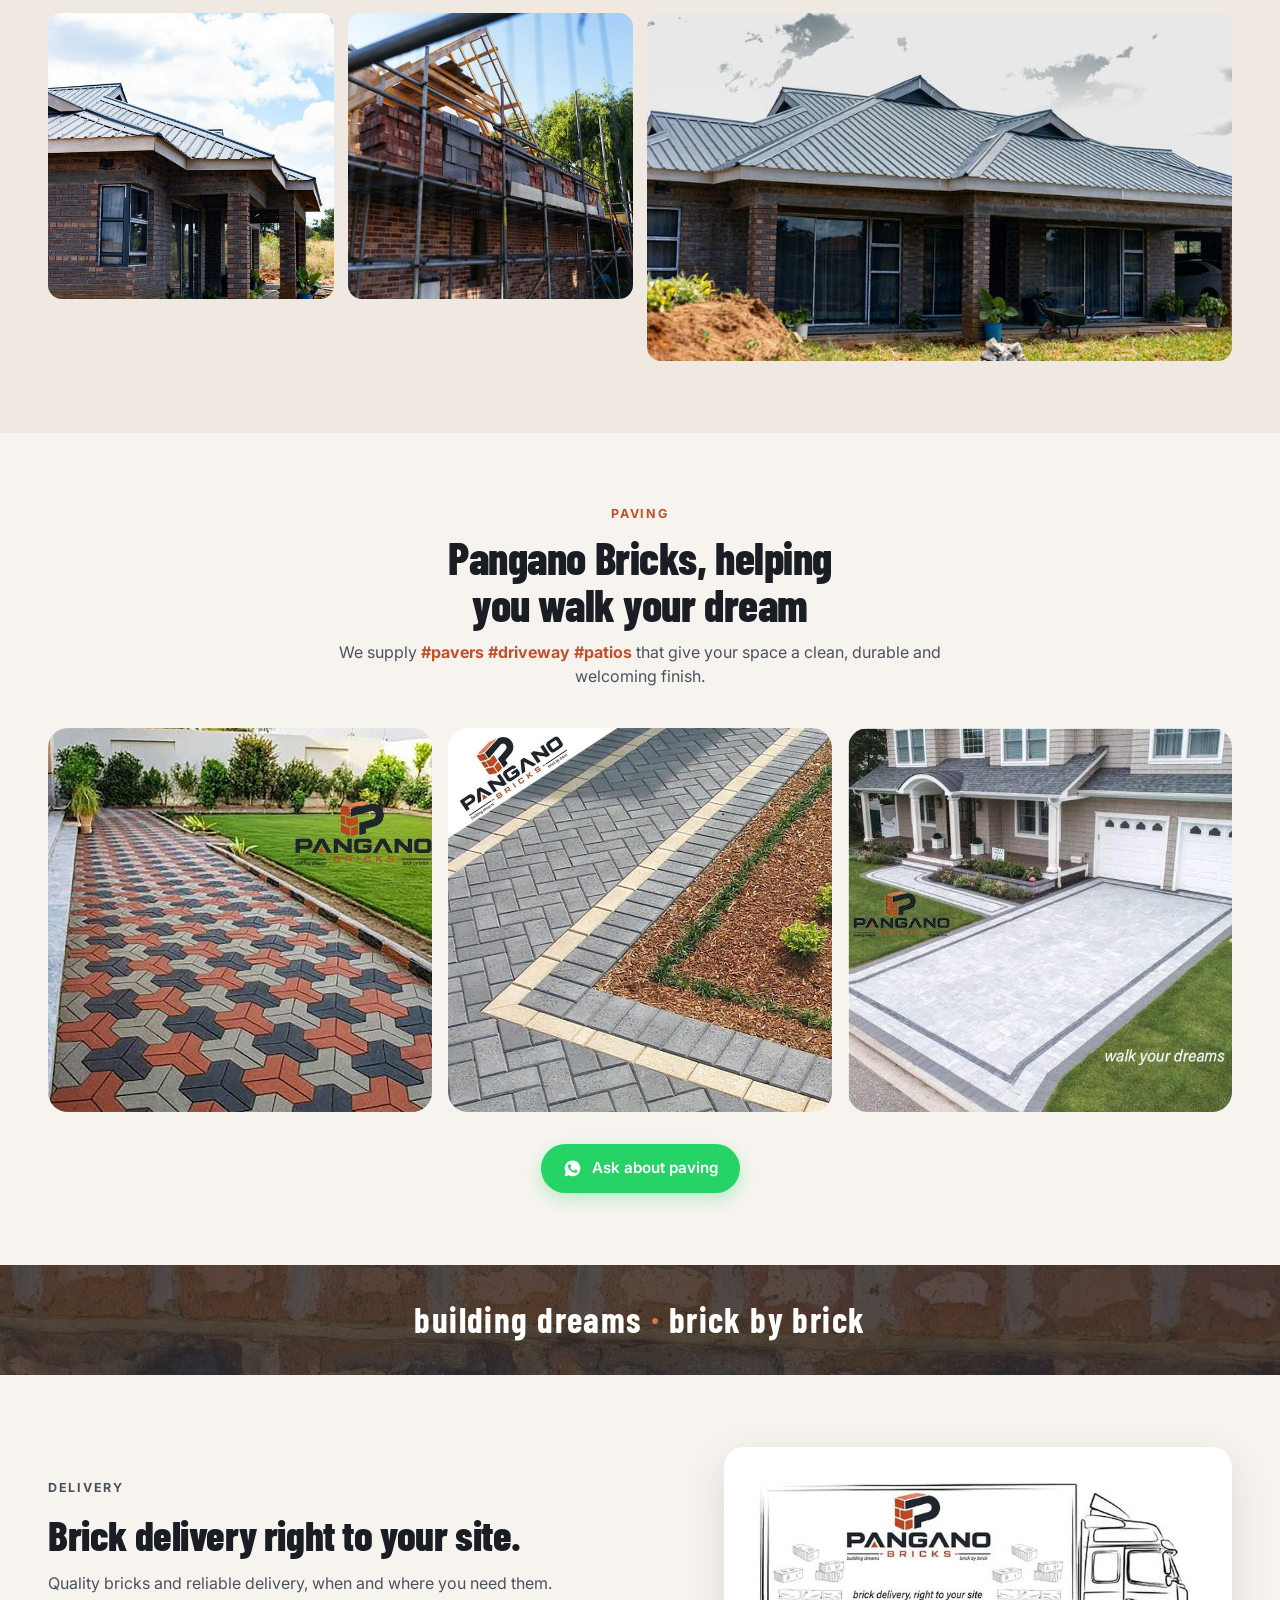
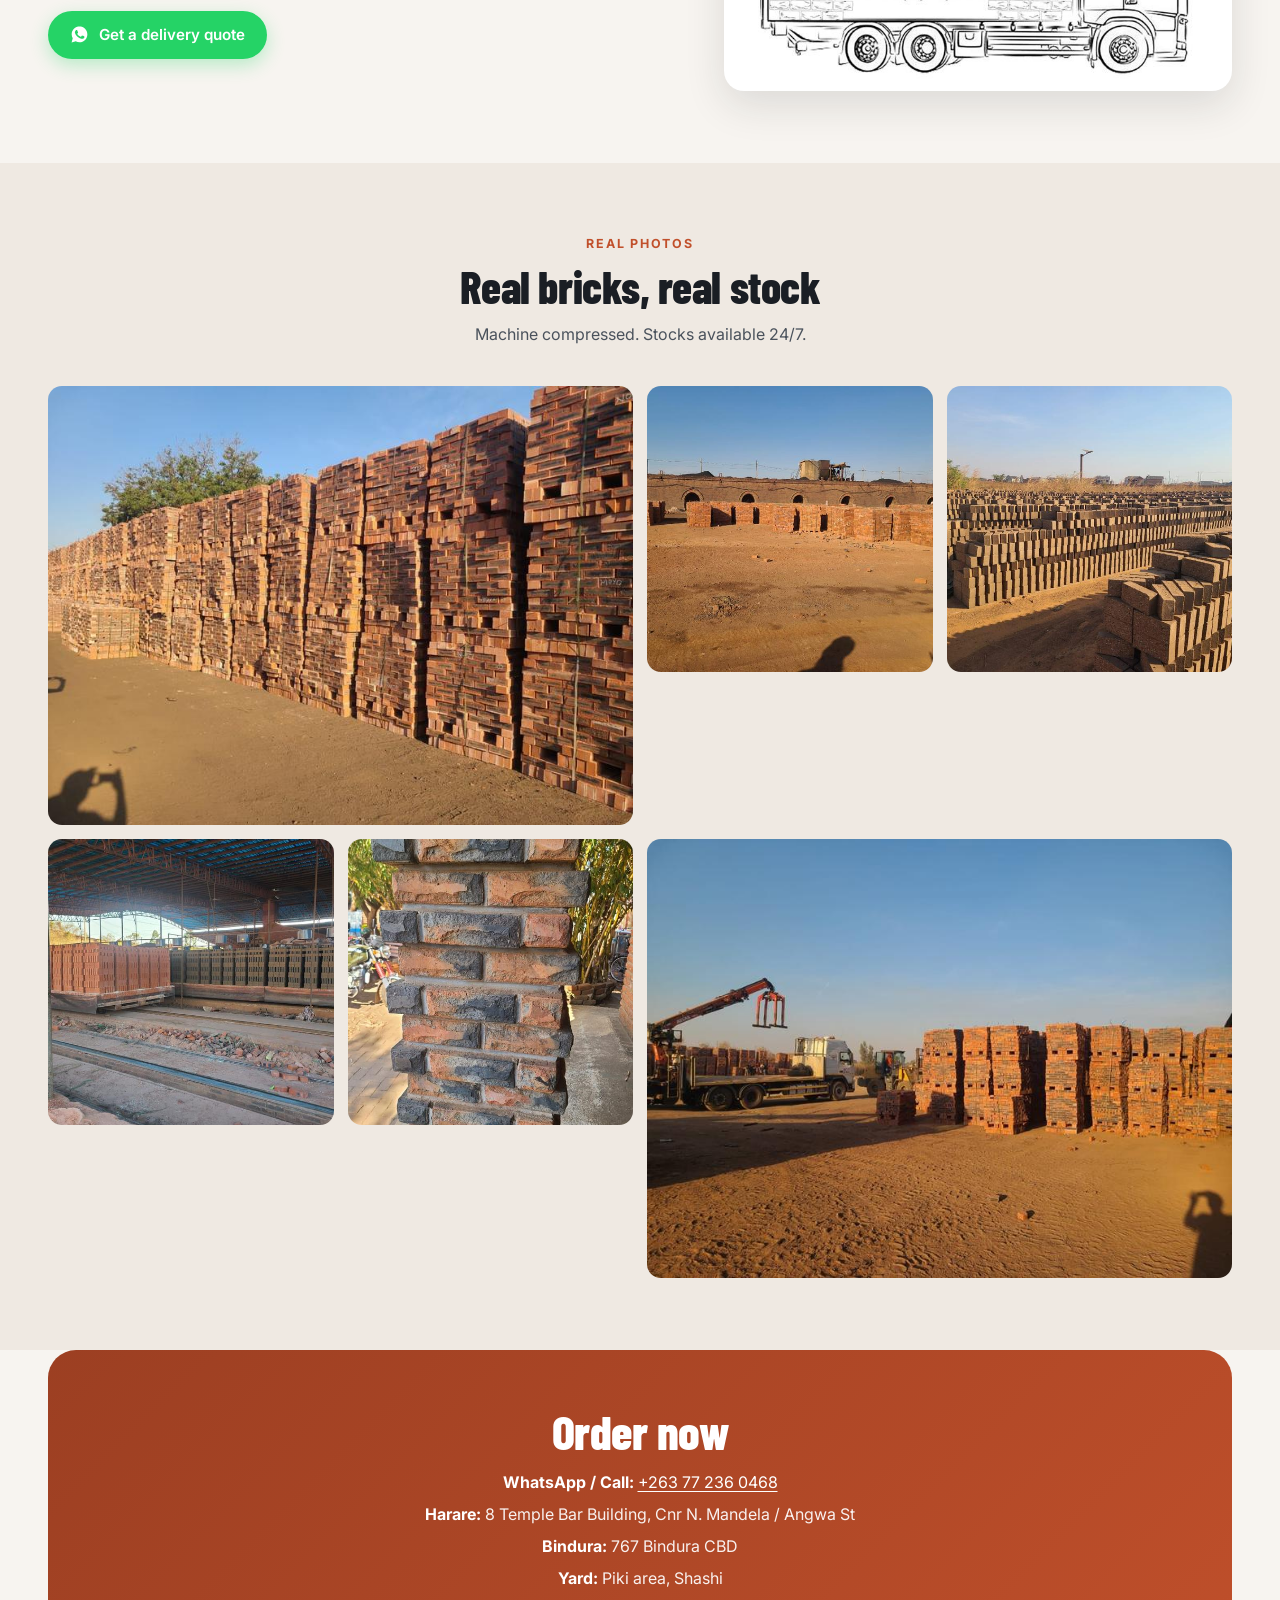
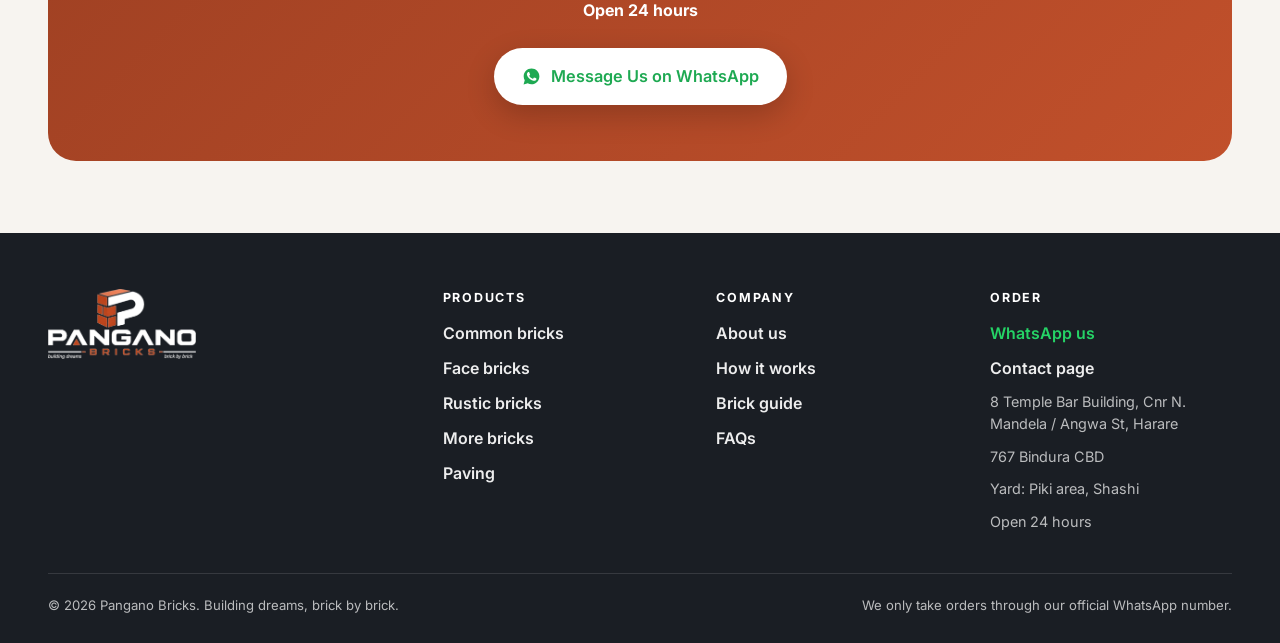
==== commit 9f7d02bf: "Real photos: pictures only; Order now: contact details instead of wording Co-Authored-By: Claude Opu" ====
--- a/index.html
+++ b/index.html
@@ -278,27 +278,33 @@
   </section>
 
   <!-- ===================== FROM OUR YARD (real photos) ===================== -->
-  <section class="alt-bg">
+  <section class="alt-bg" id="stock">
     <div class="section-head reveal">
       <p class="eyebrow">Real photos</p>
       <h2>Real bricks, real stock</h2>
       <p>Machine compressed. Stocks available 24/7.</p>
     </div>
     <div class="yard-grid" data-stagger>
-      <figure class="wide reveal"><img src="assets/img/yard-rows-sm.jpg" alt="Long rows of brick cubes in the yard" loading="lazy" /><figcaption>Stock ready to load</figcaption></figure>
-      <figure class="reveal"><img src="assets/img/kiln-sm.jpg" alt="Brick kilns" loading="lazy" /><figcaption>At the kilns</figcaption></figure>
-      <figure class="reveal"><img src="assets/img/drying-sm.jpg" alt="Freshly moulded bricks drying in rows in the sun" loading="lazy" /><figcaption>Drying before firing</figcaption></figure>
-      <figure class="reveal"><img src="assets/img/tunnel-kiln-sm.jpg" alt="Kiln cars loaded with bricks under the factory roof" loading="lazy" /><figcaption>Into the kiln</figcaption></figure>
-      <figure class="reveal"><img src="assets/img/brick-rustic-pillar-sm.jpg" alt="A pillar built with rustic bricks" loading="lazy" /><figcaption>Rustic brick pillar</figcaption></figure>
-      <figure class="wide reveal"><img src="assets/img/yard-loading-sm.jpg" alt="A crane truck loading brick cubes at the yard" loading="lazy" /><figcaption>Loading for delivery</figcaption></figure>
+      <figure class="wide reveal"><img src="assets/img/yard-rows-sm.jpg" alt="Long rows of brick cubes in the yard" loading="lazy" /></figure>
+      <figure class="reveal"><img src="assets/img/kiln-sm.jpg" alt="Brick kilns" loading="lazy" /></figure>
+      <figure class="reveal"><img src="assets/img/drying-sm.jpg" alt="Freshly moulded bricks drying in rows in the sun" loading="lazy" /></figure>
+      <figure class="reveal"><img src="assets/img/tunnel-kiln-sm.jpg" alt="Kiln cars loaded with bricks under the factory roof" loading="lazy" /></figure>
+      <figure class="reveal"><img src="assets/img/brick-rustic-pillar-sm.jpg" alt="A pillar built with rustic bricks" loading="lazy" /></figure>
+      <figure class="wide reveal"><img src="assets/img/yard-loading-sm.jpg" alt="A crane truck loading brick cubes at the yard" loading="lazy" /></figure>
     </div>
   </section>
 
   <!-- ===================== CTA ===================== -->
   <div class="cta-wrap">
-    <section class="cta reveal">
+    <section class="cta reveal" id="order">
       <h2>Order now</h2>
-      <p>Tell us what you're building, how many bricks and where the site is, straight over WhatsApp. No forms, no waiting. We're open 24 hours.</p>
+      <ul class="cta-contact">
+        <li><strong>WhatsApp / Call:</strong> <a href="tel:+263772360468">+263 77 236 0468</a></li>
+        <li><strong>Harare:</strong> 8 Temple Bar Building, Cnr N. Mandela / Angwa St</li>
+        <li><strong>Bindura:</strong> 767 Bindura CBD</li>
+        <li><strong>Yard:</strong> Piki area, Shashi</li>
+        <li><strong>Open 24 hours</strong></li>
+      </ul>
       <a class="btn btn-whatsapp btn-lg" href="https://wa.me/263772360468?text=Hi%20Pangano%20Bricks%2C%20I%27d%20like%20a%20quote." target="_blank" rel="noopener">
         <svg class="icon"><use href="#i-wa"/></svg> Message Us on WhatsApp
       </a>
--- a/styles.css
+++ b/styles.css
@@ -820,3 +820,8 @@
 }
 .banner.photo .ad-caption a { color: var(--brand-light); white-space: nowrap; font-weight: 700; }
 @media (min-width: 900px) { .banner.photo { flex-direction: column; align-items: stretch; padding: 0; } }
+
+/* ============ Order now: contact details ============ */
+.cta-contact { list-style: none; display: grid; gap: 8px; max-width: 46ch; margin: 0 auto 26px; color: rgba(255,255,255,0.92); font-size: 1rem; }
+.cta-contact strong { color: #fff; }
+.cta-contact a { color: #fff; text-decoration: underline; text-underline-offset: 3px; }
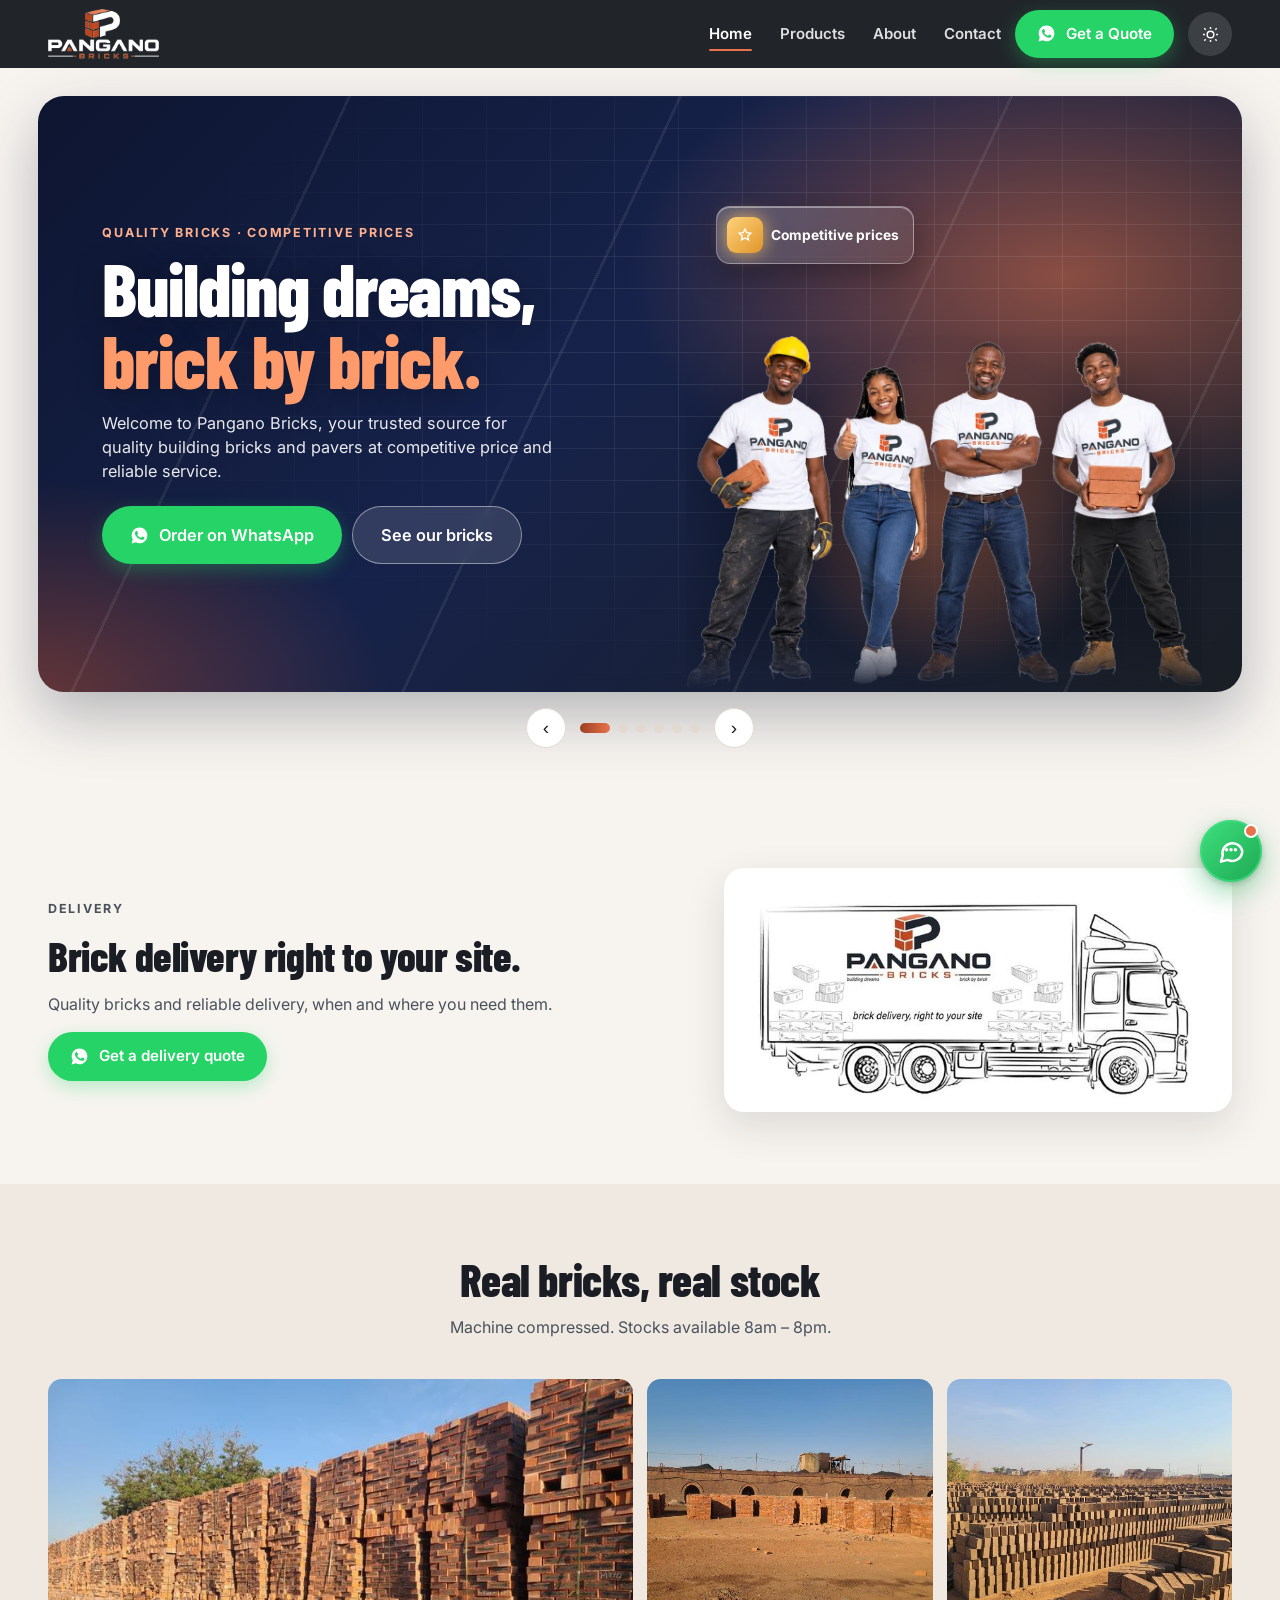
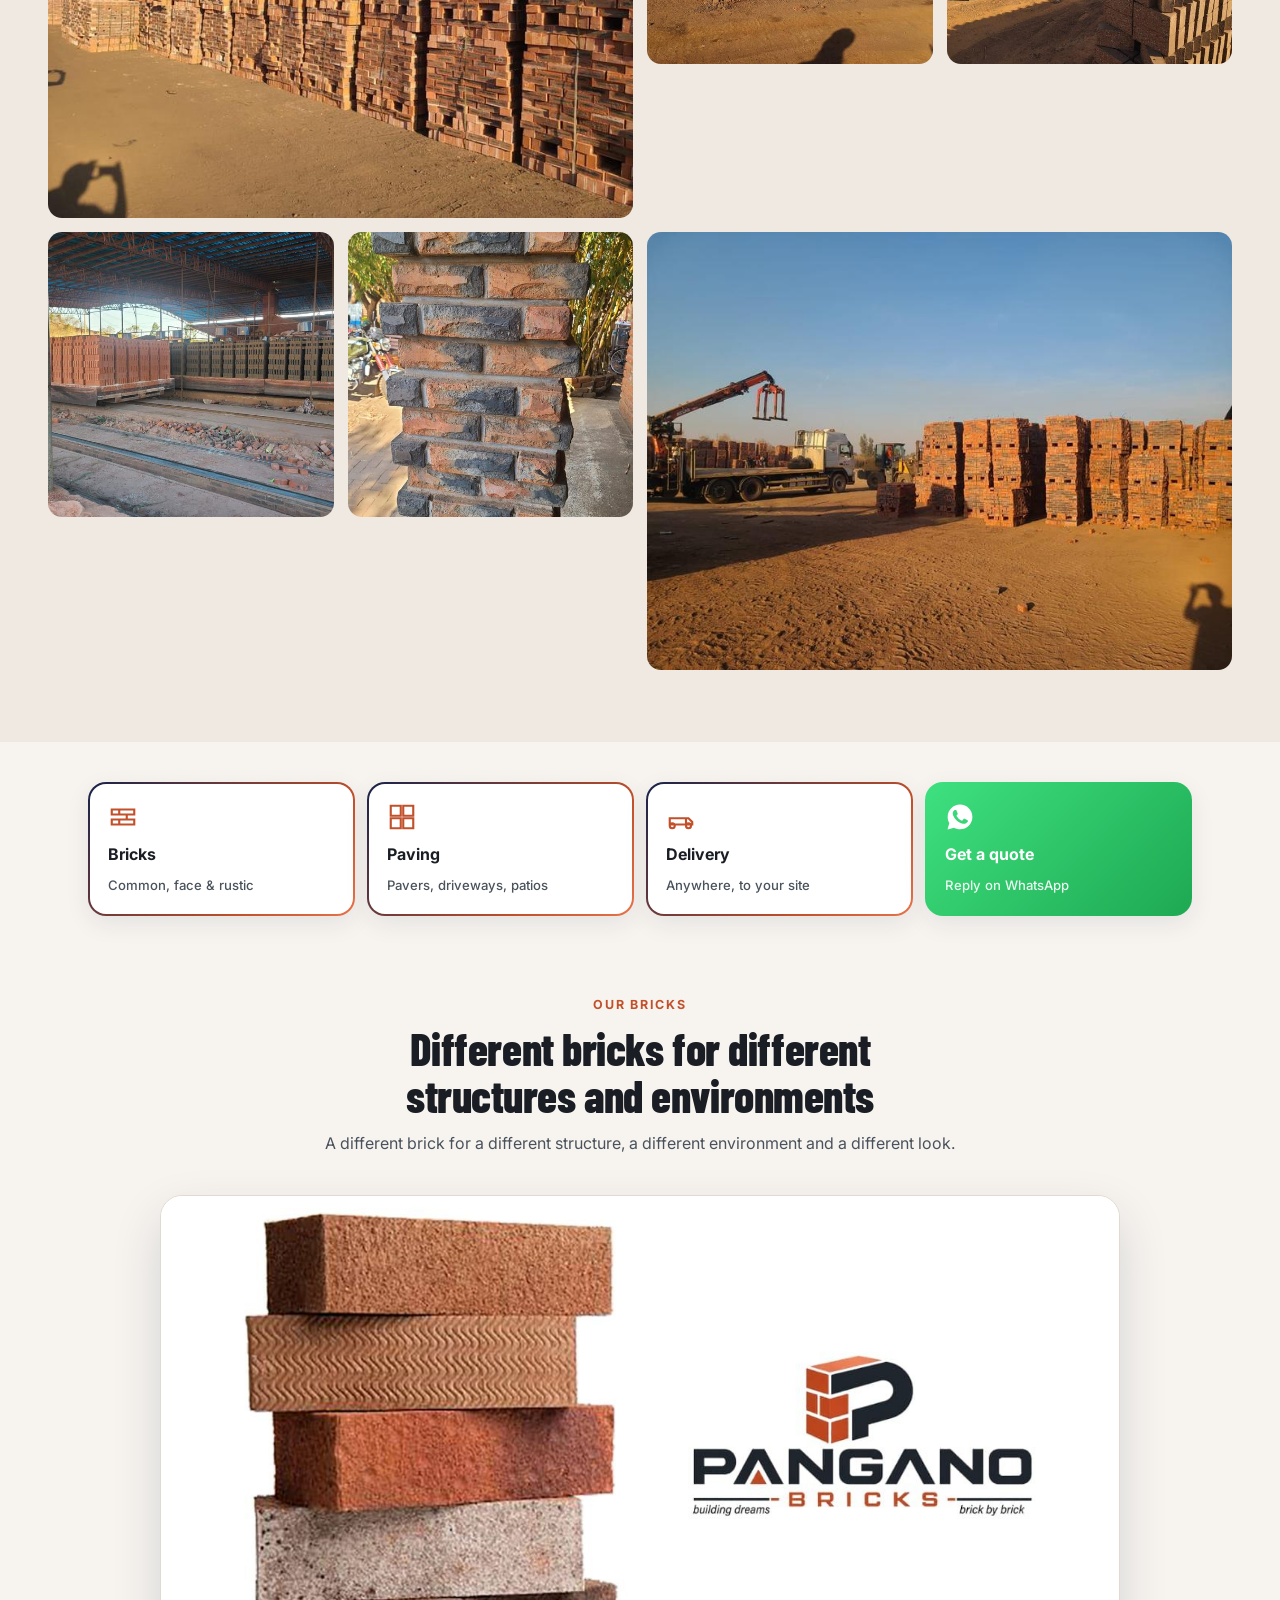
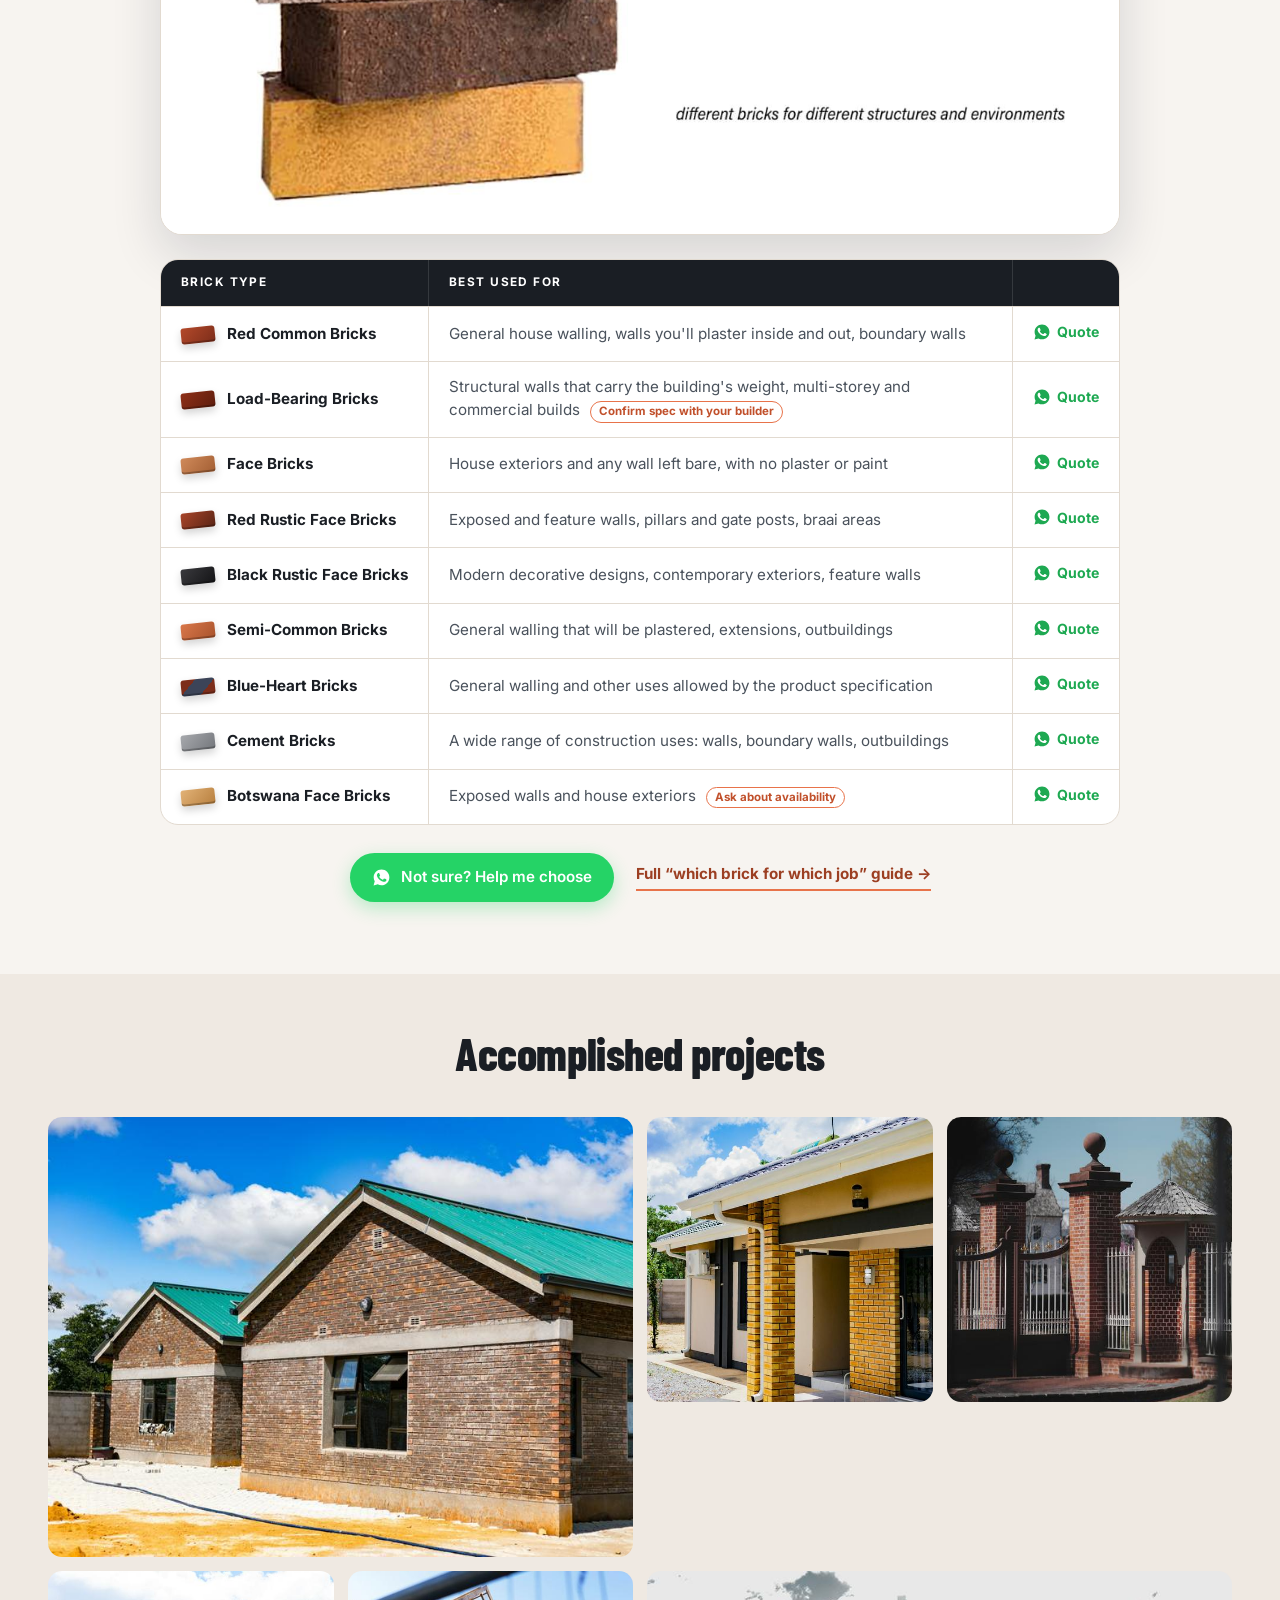
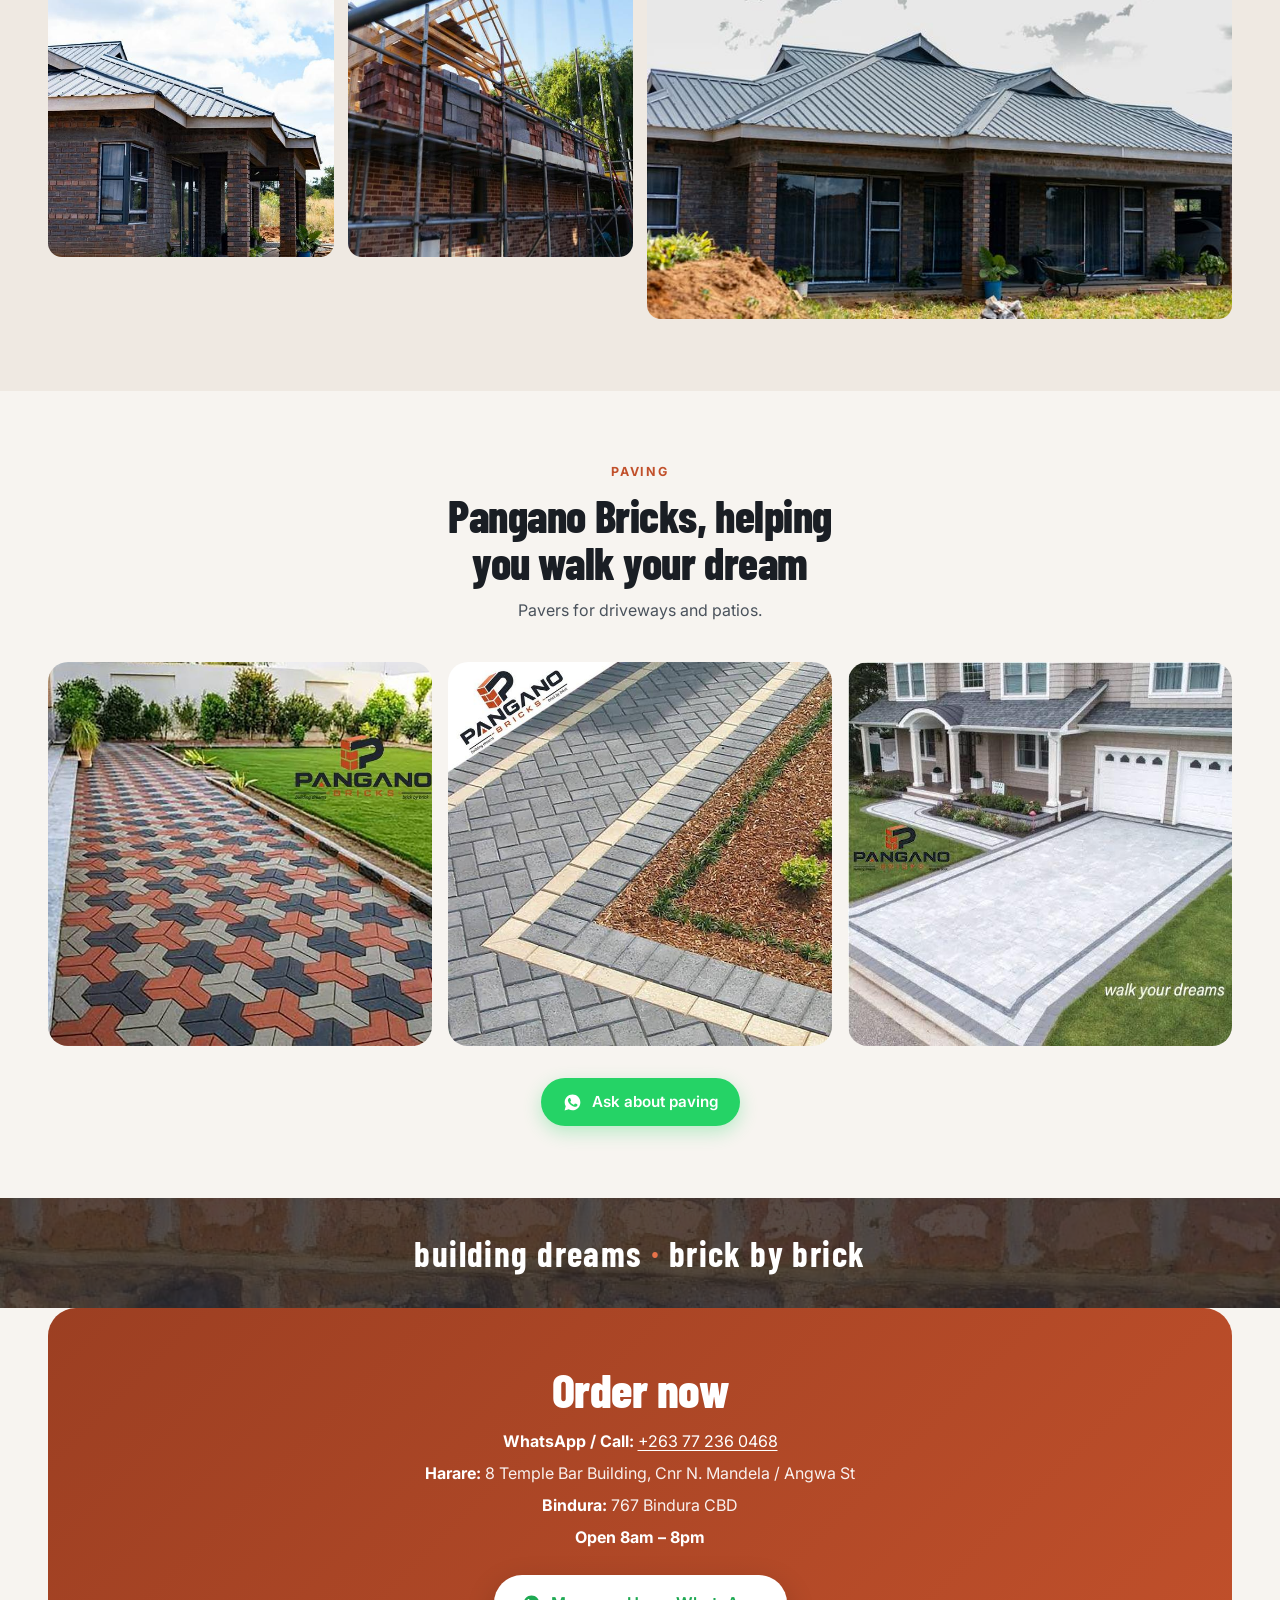
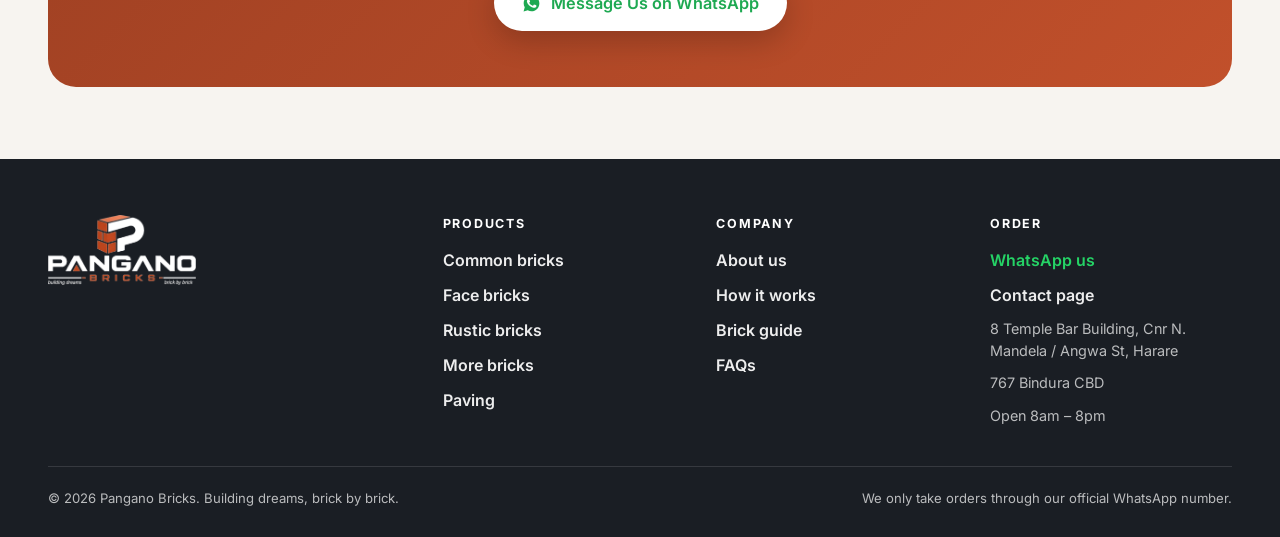
==== commit 45d336e9: "Hours 8am-8pm; delivery + real stock right after the hero; drop yard address; projects and paving wo" ====
--- a/index.html
+++ b/index.html
@@ -95,11 +95,11 @@
           <div class="banner-art people">
             <img class="cut-people tall" src="assets/img/people-delivery.webp" alt="Two smiling delivery workers in Pangano Bricks T-shirts, one carrying bricks on his shoulder" width="703" height="1000" loading="lazy" />
             <span class="badge b1 green"><i><svg viewBox="0 0 24 24"><path d="M12 21s-7-6.2-7-11.5A7 7 0 0 1 19 9.5C19 14.8 12 21 12 21z"/><circle cx="12" cy="9.5" r="2.5"/></svg></i>Anywhere</span>
-            <span class="cube">24/7<small>OPEN</small></span>
+            <span class="cube">8–8<small>OPEN</small></span>
           </div>
           <div class="banner-copy">
             <p class="eyebrow">Delivery</p>
-            <h2>Delivered <span class="hl">anywhere.</span><br />Open 24/7.</h2>
+            <h2>Delivered <span class="hl">anywhere.</span><br />Open 8am – 8pm.</h2>
             <p class="banner-sub">Straight from manufacturer to you.</p>
             <div class="banner-actions">
               <a class="btn btn-whatsapp btn-lg" href="https://wa.me/263772360468?text=Hi%20Pangano%20Bricks%2C%20I%27d%20like%20a%20delivery%20quote.%20My%20site%20is%20in%3A%20" target="_blank" rel="noopener"><svg class="icon"><use href="#i-wa"/></svg> Get a delivery quote</a>
@@ -137,130 +137,6 @@
       </div>
     </div>
   </section>
-
-  <!-- ===================== QUICK TILES ===================== -->
-  <nav class="quick-tiles" aria-label="Shortcuts">
-    <a class="quick-tile" href="#bricks">
-      <svg viewBox="0 0 24 24"><path d="M3 6h18v4H3zM3 14h18v4H3zM9 6v4M15 10v4M9 14v4"/></svg>
-      Bricks <small>Common, face &amp; rustic</small>
-    </a>
-    <a class="quick-tile" href="#paving">
-      <svg viewBox="0 0 24 24"><path d="M3 3h8v8H3zM13 3h8v8h-8zM3 13h8v8H3zM13 13h8v8h-8z"/></svg>
-      Paving <small>Pavers, driveways, patios</small>
-    </a>
-    <a class="quick-tile" href="#delivery">
-      <svg viewBox="0 0 24 24"><path d="M3 13h13v5H3zM16 13h2l3 3v2h-5zM5 21a2 2 0 1 0 0-4 2 2 0 0 0 0 4zM18 21a2 2 0 1 0 0-4 2 2 0 0 0 0 4z"/></svg>
-      Delivery <small>Anywhere, to your site</small>
-    </a>
-    <a class="quick-tile wa" href="https://wa.me/263772360468?text=Hi%20Pangano%20Bricks%2C%20I%27d%20like%20a%20quote." target="_blank" rel="noopener">
-      <svg viewBox="0 0 24 24"><use href="#i-wa"/></svg>
-      Get a quote <small>Reply on WhatsApp</small>
-    </a>
-  </nav>
-
-  <!-- ===================== BRICK TYPES: branded advert + table ===================== -->
-  <section id="bricks">
-    <div class="section-head reveal">
-      <p class="eyebrow">Our bricks</p>
-      <h2>Different bricks for different structures and environments</h2>
-      <p>A different brick for a different structure, a different environment and a different look.</p>
-    </div>
-    <figure class="brick-ad reveal">
-      <img src="assets/img/ad-brick-types-sm.jpg" srcset="assets/img/ad-brick-types-sm.jpg 720w, assets/img/ad-brick-types.jpg 1280w" sizes="(min-width: 1000px) 960px, 100vw" alt="Pangano Bricks advert: six bricks stacked in different colours and textures, red, chevron-textured, terracotta, grey, brown and yellow — different bricks for different structures and environments" width="1280" height="853" loading="lazy" />
-    </figure>
-    <div class="brick-table-wrap reveal">
-      <table class="brick-table">
-        <caption>Brick types and where to use them</caption>
-        <thead><tr><th scope="col">Brick type</th><th scope="col">Best used for</th><th scope="col"><span class="sr-only">Quote</span></th></tr></thead>
-        <tbody>
-          <tr>
-            <th scope="row"><span class="bt-swatch" style="--sw:linear-gradient(135deg,#b4492a,#7c2d1a)" aria-hidden="true"></span><a href="products.html#common">Red Common Bricks</a></th>
-            <td>General house walling, walls you'll plaster inside and out, boundary walls</td>
-            <td class="bt-quote"><a href="https://wa.me/263772360468?text=Hi%20Pangano%20Bricks%2C%20I%27d%20like%20a%20quote%20for%20red%20common%20bricks." target="_blank" rel="noopener" aria-label="Get a quote for red common bricks on WhatsApp"><svg class="icon"><use href="#i-wa"/></svg><span class="bt-qt"> Quote</span></a></td>
-          </tr>
-          <tr>
-            <th scope="row"><span class="bt-swatch" style="--sw:linear-gradient(135deg,#8e2f17,#5e1d0d)" aria-hidden="true"></span><a href="products.html#range">Load-Bearing Bricks</a></th>
-            <td>Structural walls that carry the building's weight, multi-storey and commercial builds <span class="bt-note">Confirm spec with your builder</span></td>
-            <td class="bt-quote"><a href="https://wa.me/263772360468?text=Hi%20Pangano%20Bricks%2C%20I%27d%20like%20a%20quote%20for%20load-bearing%20bricks." target="_blank" rel="noopener" aria-label="Get a quote for load-bearing bricks on WhatsApp"><svg class="icon"><use href="#i-wa"/></svg><span class="bt-qt"> Quote</span></a></td>
-          </tr>
-          <tr>
-            <th scope="row"><span class="bt-swatch" style="--sw:linear-gradient(135deg,#d08a5a,#a35f34)" aria-hidden="true"></span><a href="products.html#face">Face Bricks</a></th>
-            <td>House exteriors and any wall left bare, with no plaster or paint</td>
-            <td class="bt-quote"><a href="https://wa.me/263772360468?text=Hi%20Pangano%20Bricks%2C%20I%27d%20like%20a%20quote%20for%20face%20bricks." target="_blank" rel="noopener" aria-label="Get a quote for face bricks on WhatsApp"><svg class="icon"><use href="#i-wa"/></svg><span class="bt-qt"> Quote</span></a></td>
-          </tr>
-          <tr>
-            <th scope="row"><span class="bt-swatch" style="--sw:linear-gradient(135deg,#a8452a,#5a2414)" aria-hidden="true"></span><a href="products.html#rustic">Red Rustic Face Bricks</a></th>
-            <td>Exposed and feature walls, pillars and gate posts, braai areas</td>
-            <td class="bt-quote"><a href="https://wa.me/263772360468?text=Hi%20Pangano%20Bricks%2C%20I%27d%20like%20a%20quote%20for%20red%20rustic%20face%20bricks." target="_blank" rel="noopener" aria-label="Get a quote for red rustic face bricks on WhatsApp"><svg class="icon"><use href="#i-wa"/></svg><span class="bt-qt"> Quote</span></a></td>
-          </tr>
-          <tr>
-            <th scope="row"><span class="bt-swatch" style="--sw:linear-gradient(135deg,#3a3a3e,#141416)" aria-hidden="true"></span><a href="products.html#range">Black Rustic Face Bricks</a></th>
-            <td>Modern decorative designs, contemporary exteriors, feature walls</td>
-            <td class="bt-quote"><a href="https://wa.me/263772360468?text=Hi%20Pangano%20Bricks%2C%20I%27d%20like%20a%20quote%20for%20black%20rustic%20face%20bricks." target="_blank" rel="noopener" aria-label="Get a quote for black rustic face bricks on WhatsApp"><svg class="icon"><use href="#i-wa"/></svg><span class="bt-qt"> Quote</span></a></td>
-          </tr>
-          <tr>
-            <th scope="row"><span class="bt-swatch" style="--sw:linear-gradient(135deg,#d9774a,#a9532c)" aria-hidden="true"></span><a href="products.html#range">Semi-Common Bricks</a></th>
-            <td>General walling that will be plastered, extensions, outbuildings</td>
-            <td class="bt-quote"><a href="https://wa.me/263772360468?text=Hi%20Pangano%20Bricks%2C%20I%27d%20like%20a%20quote%20for%20semi-common%20bricks." target="_blank" rel="noopener" aria-label="Get a quote for semi-common bricks on WhatsApp"><svg class="icon"><use href="#i-wa"/></svg><span class="bt-qt"> Quote</span></a></td>
-          </tr>
-          <tr>
-            <th scope="row"><span class="bt-swatch" style="--sw:linear-gradient(135deg,#7c2d1a 0 30%,#3c4458 30% 70%,#7c2d1a 70%)" aria-hidden="true"></span><a href="products.html#range">Blue-Heart Bricks</a></th>
-            <td>General walling and other uses allowed by the product specification</td>
-            <td class="bt-quote"><a href="https://wa.me/263772360468?text=Hi%20Pangano%20Bricks%2C%20I%27d%20like%20a%20quote%20for%20blue-heart%20bricks." target="_blank" rel="noopener" aria-label="Get a quote for blue-heart bricks on WhatsApp"><svg class="icon"><use href="#i-wa"/></svg><span class="bt-qt"> Quote</span></a></td>
-          </tr>
-          <tr>
-            <th scope="row"><span class="bt-swatch" style="--sw:linear-gradient(135deg,#a7a9ad,#74777c)" aria-hidden="true"></span><a href="products.html#range">Cement Bricks</a></th>
-            <td>A wide range of construction uses: walls, boundary walls, outbuildings</td>
-            <td class="bt-quote"><a href="https://wa.me/263772360468?text=Hi%20Pangano%20Bricks%2C%20I%27d%20like%20a%20quote%20for%20cement%20bricks." target="_blank" rel="noopener" aria-label="Get a quote for cement bricks on WhatsApp"><svg class="icon"><use href="#i-wa"/></svg><span class="bt-qt"> Quote</span></a></td>
-          </tr>
-          <tr>
-            <th scope="row"><span class="bt-swatch" style="--sw:linear-gradient(135deg,#e2b277,#b8803f)" aria-hidden="true"></span><a href="products.html#range">Botswana Face Bricks</a></th>
-            <td>Exposed walls and house exteriors <span class="bt-note">Ask about availability</span></td>
-            <td class="bt-quote"><a href="https://wa.me/263772360468?text=Hi%20Pangano%20Bricks%2C%20I%27d%20like%20a%20quote%20for%20Botswana%20face%20bricks." target="_blank" rel="noopener" aria-label="Get a quote for botswana face bricks on WhatsApp"><svg class="icon"><use href="#i-wa"/></svg><span class="bt-qt"> Quote</span></a></td>
-          </tr>
-        </tbody>
-      </table>
-    </div>
-    <p class="reveal bt-after">
-      <a class="btn btn-whatsapp" data-chat="Which brick for my job?" href="https://wa.me/263772360468?text=Hi%20Pangano%20Bricks%2C%20can%20you%20help%20me%20choose%20a%20brick%3F" target="_blank" rel="noopener"><svg class="icon"><use href="#i-wa"/></svg> Not sure? Help me choose</a>
-      <a class="btn-ghost-dark" href="products.html#guide">Full &ldquo;which brick for which job&rdquo; guide →</a>
-    </p>
-  </section>
-
-  <!-- ===================== OUR PROJECTS ===================== -->
-  <section class="alt-bg" style="padding-top:56px;">
-    <div class="section-head reveal">
-      <p class="eyebrow">Accomplished projects</p>
-      <h2>Our projects</h2>
-    </div>
-    <div class="yard-grid" data-stagger>
-      <figure class="wide reveal"><img src="assets/img/use-face-sm.jpg" alt="A face brick house with a green roof" loading="lazy" /></figure>
-      <figure class="reveal"><img src="assets/img/use-face-yellow-sm.jpg" alt="Yellow face brick pillars on a veranda" loading="lazy" /></figure>
-      <figure class="reveal"><img src="assets/img/use-pillars-sm.jpg" alt="Brick gate pillars with a steel gate" loading="lazy" /></figure>
-      <figure class="reveal"><img src="assets/img/use-face-2-sm.jpg" alt="A grey-roofed face brick house" loading="lazy" /></figure>
-      <figure class="reveal"><img src="assets/img/use-common-sm.jpg" alt="A house under construction with brick walls" loading="lazy" /></figure>
-      <figure class="wide reveal"><img src="assets/img/use-face-3-sm.jpg" alt="A wide face brick house with a grey roof" loading="lazy" /></figure>
-    </div>
-  </section>
-
-  <!-- ===================== PAVING ===================== -->
-  <section id="paving">
-    <div class="section-head reveal">
-      <p class="eyebrow">Paving</p>
-      <h2>Pangano Bricks, helping you walk your dream</h2>
-      <p>We supply <span class="hash">#pavers</span> <span class="hash">#driveway</span> <span class="hash">#patios</span> that give your space a clean, durable and welcoming finish.</p>
-    </div>
-    <div class="paving-grid" data-stagger>
-      <figure class="reveal"><img src="assets/img/ad-paving-trihex-sm.jpg" alt="Interlocking Y-shaped pavers in red, charcoal and grey along a garden walkway" loading="lazy" width="720" height="680" /></figure>
-      <figure class="reveal"><img src="assets/img/ad-paving-herringbone-sm.jpg" alt="Grey rectangular pavers laid in herringbone with a cream border" loading="lazy" width="720" height="720" /></figure>
-      <figure class="reveal"><img src="assets/img/ad-paving-slab-sm.jpg" alt="A light grey paved driveway with a charcoal border in front of a house" loading="lazy" width="554" height="554" /></figure>
-    </div>
-    <p class="reveal" style="text-align:center; margin-top:32px;">
-      <a class="btn btn-whatsapp" href="https://wa.me/263772360468?text=Hi%20Pangano%20Bricks%2C%20I%27d%20like%20to%20ask%20about%20paving." target="_blank" rel="noopener"><svg class="icon"><use href="#i-wa"/></svg> Ask about paving</a>
-    </p>
-  </section>
-
-  <div class="tile-band" aria-hidden="true"><p>building dreams <span>·</span> brick by brick</p></div>
 
   <!-- ===================== DELIVERY ===================== -->
   <section id="delivery">
@@ -280,9 +156,8 @@
   <!-- ===================== FROM OUR YARD (real photos) ===================== -->
   <section class="alt-bg" id="stock">
     <div class="section-head reveal">
-      <p class="eyebrow">Real photos</p>
       <h2>Real bricks, real stock</h2>
-      <p>Machine compressed. Stocks available 24/7.</p>
+      <p>Machine compressed. Stocks available 8am – 8pm.</p>
     </div>
     <div class="yard-grid" data-stagger>
       <figure class="wide reveal"><img src="assets/img/yard-rows-sm.jpg" alt="Long rows of brick cubes in the yard" loading="lazy" /></figure>
@@ -293,6 +168,129 @@
       <figure class="wide reveal"><img src="assets/img/yard-loading-sm.jpg" alt="A crane truck loading brick cubes at the yard" loading="lazy" /></figure>
     </div>
   </section>
+
+  <!-- ===================== QUICK TILES ===================== -->
+  <nav class="quick-tiles" aria-label="Shortcuts">
+    <a class="quick-tile" href="#bricks">
+      <svg viewBox="0 0 24 24"><path d="M3 6h18v4H3zM3 14h18v4H3zM9 6v4M15 10v4M9 14v4"/></svg>
+      Bricks <small>Common, face &amp; rustic</small>
+    </a>
+    <a class="quick-tile" href="#paving">
+      <svg viewBox="0 0 24 24"><path d="M3 3h8v8H3zM13 3h8v8h-8zM3 13h8v8H3zM13 13h8v8h-8z"/></svg>
+      Paving <small>Pavers, driveways, patios</small>
+    </a>
+    <a class="quick-tile" href="#delivery">
+      <svg viewBox="0 0 24 24"><path d="M3 13h13v5H3zM16 13h2l3 3v2h-5zM5 21a2 2 0 1 0 0-4 2 2 0 0 0 0 4zM18 21a2 2 0 1 0 0-4 2 2 0 0 0 0 4z"/></svg>
+      Delivery <small>Anywhere, to your site</small>
+    </a>
+    <a class="quick-tile wa" href="https://wa.me/263772360468?text=Hi%20Pangano%20Bricks%2C%20I%27d%20like%20a%20quote." target="_blank" rel="noopener">
+      <svg viewBox="0 0 24 24"><use href="#i-wa"/></svg>
+      Get a quote <small>Reply on WhatsApp</small>
+    </a>
+  </nav>
+
+  <!-- ===================== BRICK TYPES: branded advert + table ===================== -->
+  <section id="bricks">
+    <div class="section-head reveal">
+      <p class="eyebrow">Our bricks</p>
+      <h2>Different bricks for different structures and environments</h2>
+      <p>A different brick for a different structure, a different environment and a different look.</p>
+    </div>
+    <figure class="brick-ad reveal">
+      <img src="assets/img/ad-brick-types-sm.jpg" srcset="assets/img/ad-brick-types-sm.jpg 720w, assets/img/ad-brick-types.jpg 1280w" sizes="(min-width: 1000px) 960px, 100vw" alt="Pangano Bricks advert: six bricks stacked in different colours and textures, red, chevron-textured, terracotta, grey, brown and yellow — different bricks for different structures and environments" width="1280" height="853" loading="lazy" />
+    </figure>
+    <div class="brick-table-wrap reveal">
+      <table class="brick-table">
+        <caption>Brick types and where to use them</caption>
+        <thead><tr><th scope="col">Brick type</th><th scope="col">Best used for</th><th scope="col"><span class="sr-only">Quote</span></th></tr></thead>
+        <tbody>
+          <tr>
+            <th scope="row"><span class="bt-swatch" style="--sw:linear-gradient(135deg,#b4492a,#7c2d1a)" aria-hidden="true"></span><a href="products.html#common">Red Common Bricks</a></th>
+            <td>General house walling, walls you'll plaster inside and out, boundary walls</td>
+            <td class="bt-quote"><a href="https://wa.me/263772360468?text=Hi%20Pangano%20Bricks%2C%20I%27d%20like%20a%20quote%20for%20red%20common%20bricks." target="_blank" rel="noopener" aria-label="Get a quote for red common bricks on WhatsApp"><svg class="icon"><use href="#i-wa"/></svg><span class="bt-qt"> Quote</span></a></td>
+          </tr>
+          <tr>
+            <th scope="row"><span class="bt-swatch" style="--sw:linear-gradient(135deg,#8e2f17,#5e1d0d)" aria-hidden="true"></span><a href="products.html#range">Load-Bearing Bricks</a></th>
+            <td>Structural walls that carry the building's weight, multi-storey and commercial builds <span class="bt-note">Confirm spec with your builder</span></td>
+            <td class="bt-quote"><a href="https://wa.me/263772360468?text=Hi%20Pangano%20Bricks%2C%20I%27d%20like%20a%20quote%20for%20load-bearing%20bricks." target="_blank" rel="noopener" aria-label="Get a quote for load-bearing bricks on WhatsApp"><svg class="icon"><use href="#i-wa"/></svg><span class="bt-qt"> Quote</span></a></td>
+          </tr>
+          <tr>
+            <th scope="row"><span class="bt-swatch" style="--sw:linear-gradient(135deg,#d08a5a,#a35f34)" aria-hidden="true"></span><a href="products.html#face">Face Bricks</a></th>
+            <td>House exteriors and any wall left bare, with no plaster or paint</td>
+            <td class="bt-quote"><a href="https://wa.me/263772360468?text=Hi%20Pangano%20Bricks%2C%20I%27d%20like%20a%20quote%20for%20face%20bricks." target="_blank" rel="noopener" aria-label="Get a quote for face bricks on WhatsApp"><svg class="icon"><use href="#i-wa"/></svg><span class="bt-qt"> Quote</span></a></td>
+          </tr>
+          <tr>
+            <th scope="row"><span class="bt-swatch" style="--sw:linear-gradient(135deg,#a8452a,#5a2414)" aria-hidden="true"></span><a href="products.html#rustic">Red Rustic Face Bricks</a></th>
+            <td>Exposed and feature walls, pillars and gate posts, braai areas</td>
+            <td class="bt-quote"><a href="https://wa.me/263772360468?text=Hi%20Pangano%20Bricks%2C%20I%27d%20like%20a%20quote%20for%20red%20rustic%20face%20bricks." target="_blank" rel="noopener" aria-label="Get a quote for red rustic face bricks on WhatsApp"><svg class="icon"><use href="#i-wa"/></svg><span class="bt-qt"> Quote</span></a></td>
+          </tr>
+          <tr>
+            <th scope="row"><span class="bt-swatch" style="--sw:linear-gradient(135deg,#3a3a3e,#141416)" aria-hidden="true"></span><a href="products.html#range">Black Rustic Face Bricks</a></th>
+            <td>Modern decorative designs, contemporary exteriors, feature walls</td>
+            <td class="bt-quote"><a href="https://wa.me/263772360468?text=Hi%20Pangano%20Bricks%2C%20I%27d%20like%20a%20quote%20for%20black%20rustic%20face%20bricks." target="_blank" rel="noopener" aria-label="Get a quote for black rustic face bricks on WhatsApp"><svg class="icon"><use href="#i-wa"/></svg><span class="bt-qt"> Quote</span></a></td>
+          </tr>
+          <tr>
+            <th scope="row"><span class="bt-swatch" style="--sw:linear-gradient(135deg,#d9774a,#a9532c)" aria-hidden="true"></span><a href="products.html#range">Semi-Common Bricks</a></th>
+            <td>General walling that will be plastered, extensions, outbuildings</td>
+            <td class="bt-quote"><a href="https://wa.me/263772360468?text=Hi%20Pangano%20Bricks%2C%20I%27d%20like%20a%20quote%20for%20semi-common%20bricks." target="_blank" rel="noopener" aria-label="Get a quote for semi-common bricks on WhatsApp"><svg class="icon"><use href="#i-wa"/></svg><span class="bt-qt"> Quote</span></a></td>
+          </tr>
+          <tr>
+            <th scope="row"><span class="bt-swatch" style="--sw:linear-gradient(135deg,#7c2d1a 0 30%,#3c4458 30% 70%,#7c2d1a 70%)" aria-hidden="true"></span><a href="products.html#range">Blue-Heart Bricks</a></th>
+            <td>General walling and other uses allowed by the product specification</td>
+            <td class="bt-quote"><a href="https://wa.me/263772360468?text=Hi%20Pangano%20Bricks%2C%20I%27d%20like%20a%20quote%20for%20blue-heart%20bricks." target="_blank" rel="noopener" aria-label="Get a quote for blue-heart bricks on WhatsApp"><svg class="icon"><use href="#i-wa"/></svg><span class="bt-qt"> Quote</span></a></td>
+          </tr>
+          <tr>
+            <th scope="row"><span class="bt-swatch" style="--sw:linear-gradient(135deg,#a7a9ad,#74777c)" aria-hidden="true"></span><a href="products.html#range">Cement Bricks</a></th>
+            <td>A wide range of construction uses: walls, boundary walls, outbuildings</td>
+            <td class="bt-quote"><a href="https://wa.me/263772360468?text=Hi%20Pangano%20Bricks%2C%20I%27d%20like%20a%20quote%20for%20cement%20bricks." target="_blank" rel="noopener" aria-label="Get a quote for cement bricks on WhatsApp"><svg class="icon"><use href="#i-wa"/></svg><span class="bt-qt"> Quote</span></a></td>
+          </tr>
+          <tr>
+            <th scope="row"><span class="bt-swatch" style="--sw:linear-gradient(135deg,#e2b277,#b8803f)" aria-hidden="true"></span><a href="products.html#range">Botswana Face Bricks</a></th>
+            <td>Exposed walls and house exteriors <span class="bt-note">Ask about availability</span></td>
+            <td class="bt-quote"><a href="https://wa.me/263772360468?text=Hi%20Pangano%20Bricks%2C%20I%27d%20like%20a%20quote%20for%20Botswana%20face%20bricks." target="_blank" rel="noopener" aria-label="Get a quote for botswana face bricks on WhatsApp"><svg class="icon"><use href="#i-wa"/></svg><span class="bt-qt"> Quote</span></a></td>
+          </tr>
+        </tbody>
+      </table>
+    </div>
+    <p class="reveal bt-after">
+      <a class="btn btn-whatsapp" data-chat="Which brick for my job?" href="https://wa.me/263772360468?text=Hi%20Pangano%20Bricks%2C%20can%20you%20help%20me%20choose%20a%20brick%3F" target="_blank" rel="noopener"><svg class="icon"><use href="#i-wa"/></svg> Not sure? Help me choose</a>
+      <a class="btn-ghost-dark" href="products.html#guide">Full &ldquo;which brick for which job&rdquo; guide →</a>
+    </p>
+  </section>
+
+  <!-- ===================== OUR PROJECTS ===================== -->
+  <section class="alt-bg" style="padding-top:56px;">
+    <div class="section-head reveal">
+      <h2>Accomplished projects</h2>
+    </div>
+    <div class="yard-grid" data-stagger>
+      <figure class="wide reveal"><img src="assets/img/use-face-sm.jpg" alt="A face brick house with a green roof" loading="lazy" /></figure>
+      <figure class="reveal"><img src="assets/img/use-face-yellow-sm.jpg" alt="Yellow face brick pillars on a veranda" loading="lazy" /></figure>
+      <figure class="reveal"><img src="assets/img/use-pillars-sm.jpg" alt="Brick gate pillars with a steel gate" loading="lazy" /></figure>
+      <figure class="reveal"><img src="assets/img/use-face-2-sm.jpg" alt="A grey-roofed face brick house" loading="lazy" /></figure>
+      <figure class="reveal"><img src="assets/img/use-common-sm.jpg" alt="A house under construction with brick walls" loading="lazy" /></figure>
+      <figure class="wide reveal"><img src="assets/img/use-face-3-sm.jpg" alt="A wide face brick house with a grey roof" loading="lazy" /></figure>
+    </div>
+  </section>
+
+  <!-- ===================== PAVING ===================== -->
+  <section id="paving">
+    <div class="section-head reveal">
+      <p class="eyebrow">Paving</p>
+      <h2>Pangano Bricks, helping you walk your dream</h2>
+      <p>Pavers for driveways and patios.</p>
+    </div>
+    <div class="paving-grid" data-stagger>
+      <figure class="reveal"><img src="assets/img/ad-paving-trihex-sm.jpg" alt="Interlocking Y-shaped pavers in red, charcoal and grey along a garden walkway" loading="lazy" width="720" height="680" /></figure>
+      <figure class="reveal"><img src="assets/img/ad-paving-herringbone-sm.jpg" alt="Grey rectangular pavers laid in herringbone with a cream border" loading="lazy" width="720" height="720" /></figure>
+      <figure class="reveal"><img src="assets/img/ad-paving-slab-sm.jpg" alt="A light grey paved driveway with a charcoal border in front of a house" loading="lazy" width="554" height="554" /></figure>
+    </div>
+    <p class="reveal" style="text-align:center; margin-top:32px;">
+      <a class="btn btn-whatsapp" href="https://wa.me/263772360468?text=Hi%20Pangano%20Bricks%2C%20I%27d%20like%20to%20ask%20about%20paving." target="_blank" rel="noopener"><svg class="icon"><use href="#i-wa"/></svg> Ask about paving</a>
+    </p>
+  </section>
+
+  <div class="tile-band" aria-hidden="true"><p>building dreams <span>·</span> brick by brick</p></div>
 
   <!-- ===================== CTA ===================== -->
   <div class="cta-wrap">
@@ -302,8 +300,7 @@
         <li><strong>WhatsApp / Call:</strong> <a href="tel:+263772360468">+263 77 236 0468</a></li>
         <li><strong>Harare:</strong> 8 Temple Bar Building, Cnr N. Mandela / Angwa St</li>
         <li><strong>Bindura:</strong> 767 Bindura CBD</li>
-        <li><strong>Yard:</strong> Piki area, Shashi</li>
-        <li><strong>Open 24 hours</strong></li>
+        <li><strong>Open 8am – 8pm</strong></li>
       </ul>
       <a class="btn btn-whatsapp btn-lg" href="https://wa.me/263772360468?text=Hi%20Pangano%20Bricks%2C%20I%27d%20like%20a%20quote." target="_blank" rel="noopener">
         <svg class="icon"><use href="#i-wa"/></svg> Message Us on WhatsApp
@@ -345,8 +342,7 @@
         <li><a href="contact.html">Contact page</a></li>
         <li>8 Temple Bar Building, Cnr N. Mandela / Angwa St, Harare</li>
         <li>767 Bindura CBD</li>
-        <li>Yard: Piki area, Shashi</li>
-        <li>Open 24 hours</li>
+        <li>Open 8am – 8pm</li>
       </ul>
     </div>
   </div>
--- a/styles.css
+++ b/styles.css
@@ -314,7 +314,7 @@
 /* ============ Quick tiles ============ */
 .quick-tiles {
   display: grid; grid-template-columns: repeat(2, 1fr); gap: 12px;
-  max-width: 1200px; margin: 0 auto; padding: 0 clamp(16px, 4vw, 48px) 8px;
+  max-width: 1200px; margin: 0 auto; padding: 40px clamp(16px, 4vw, 48px) 8px;
 }
 .quick-tile {
   display: flex; flex-direction: column; gap: 10px; padding: 18px;
